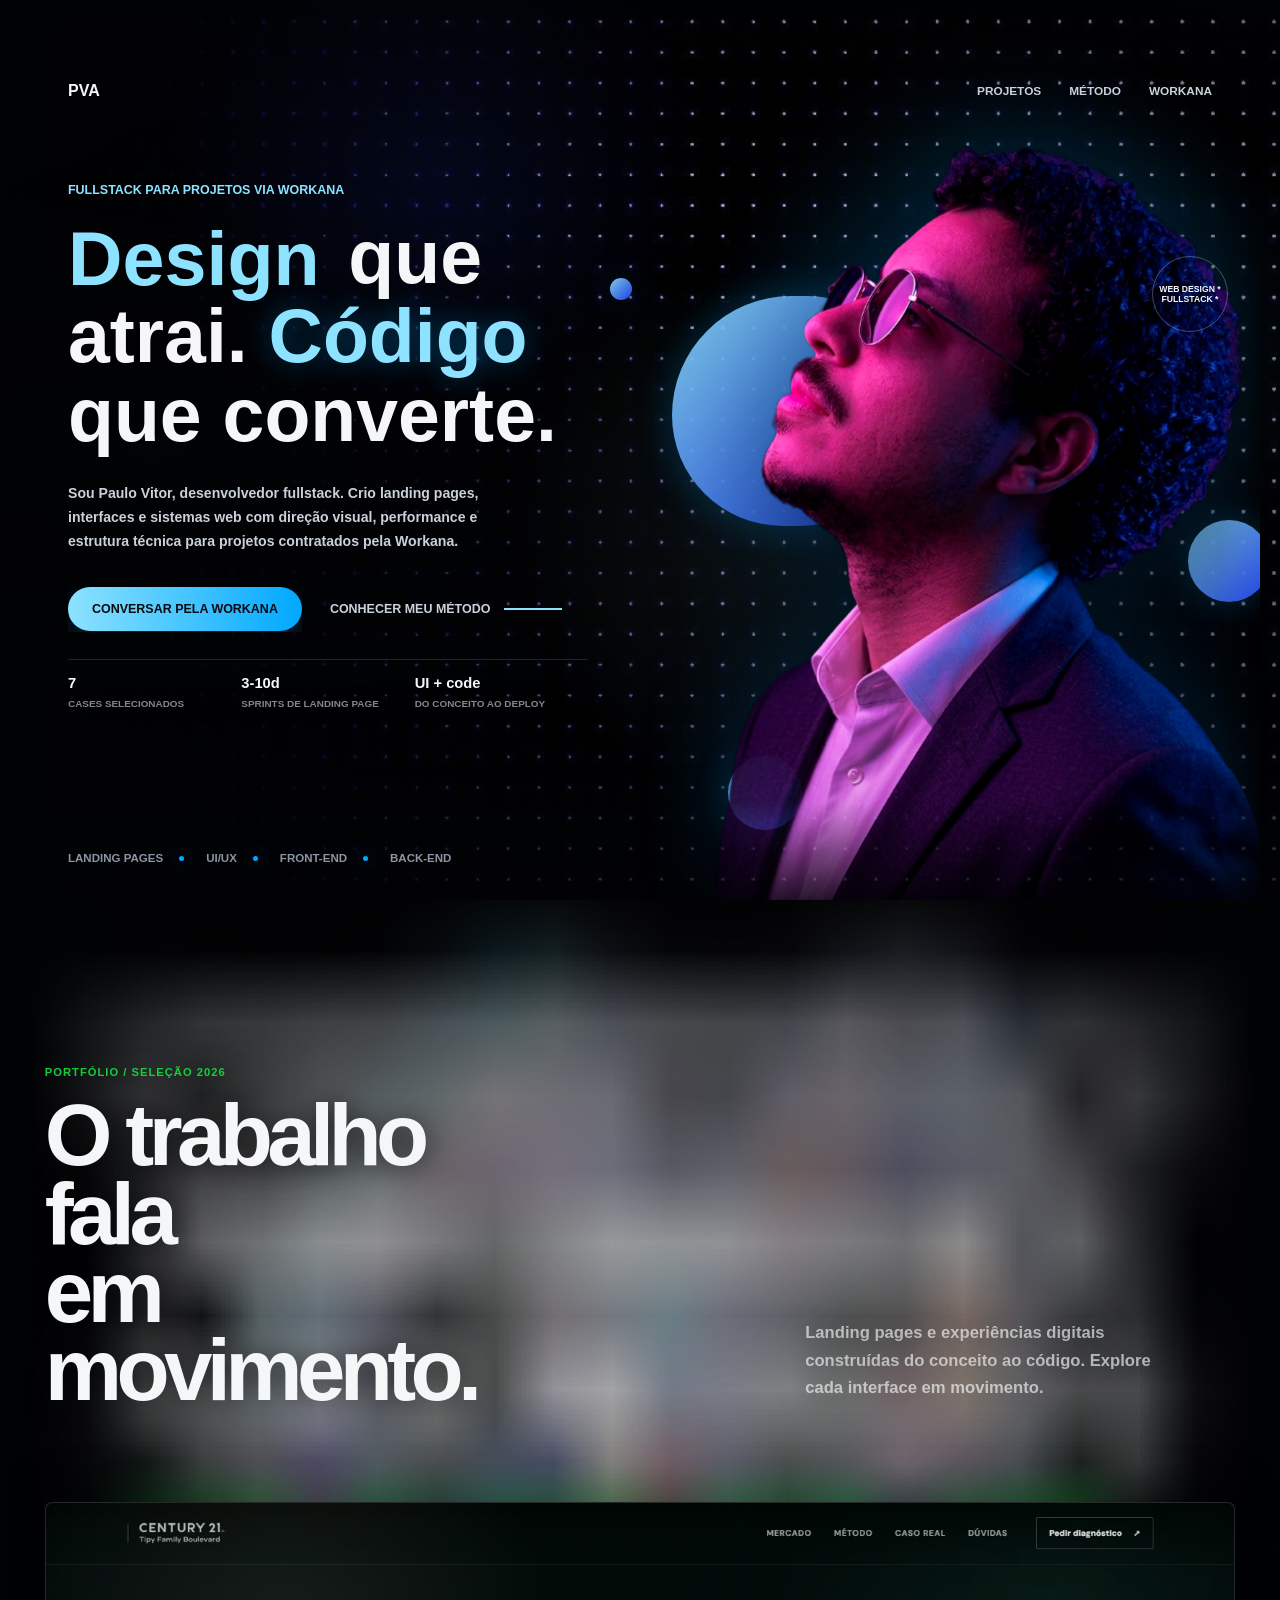
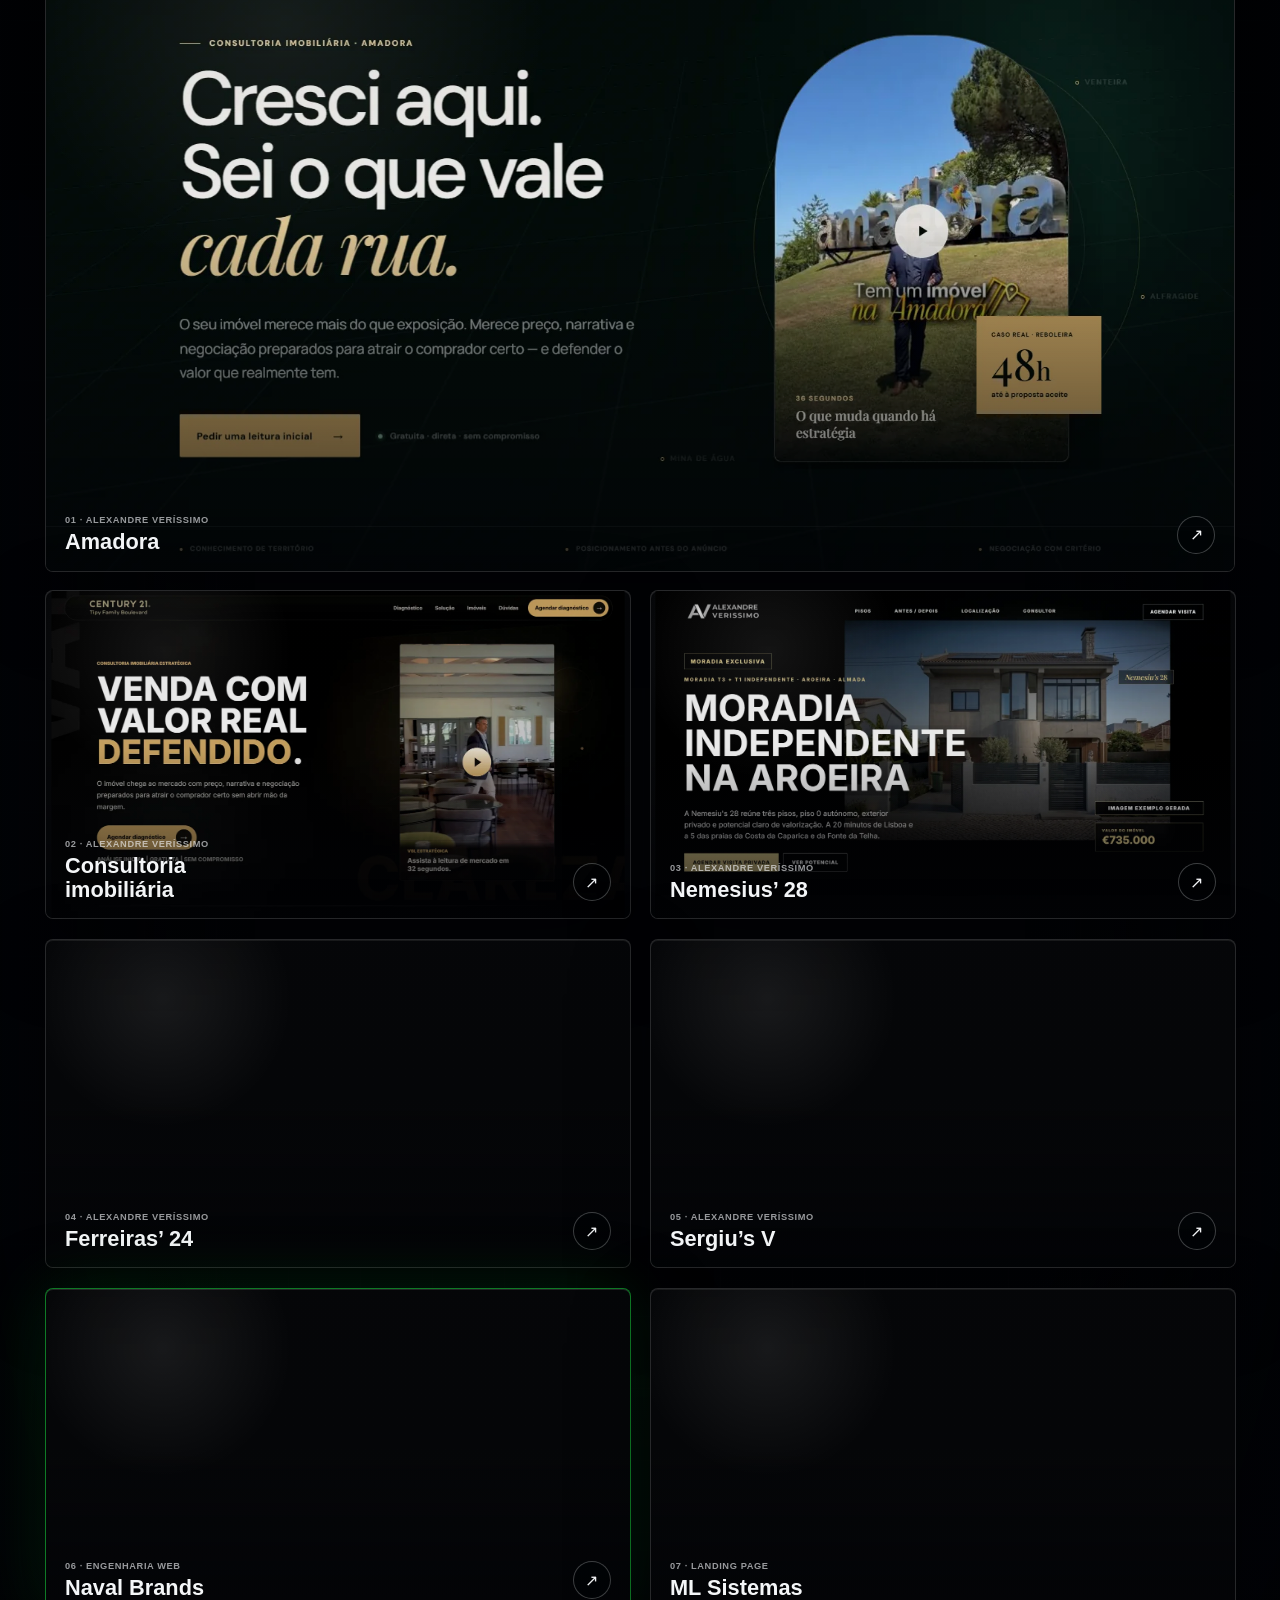
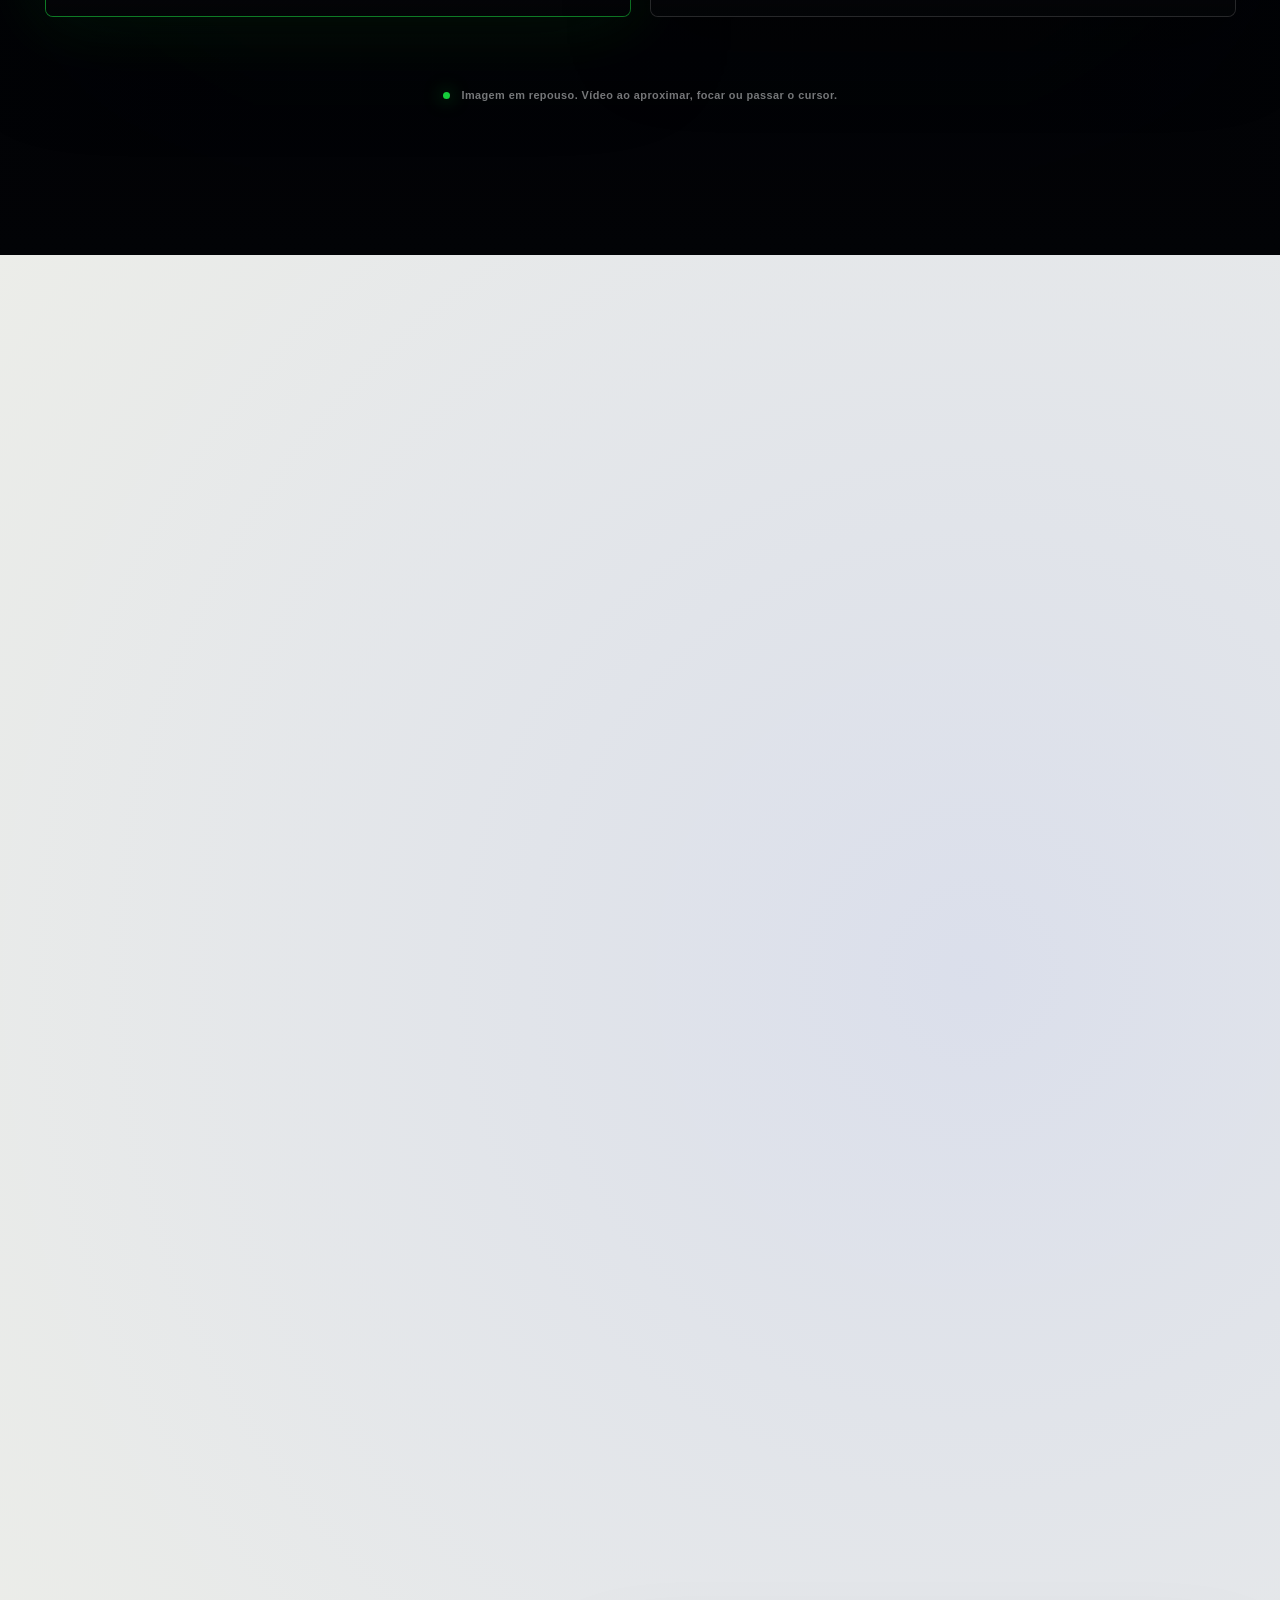
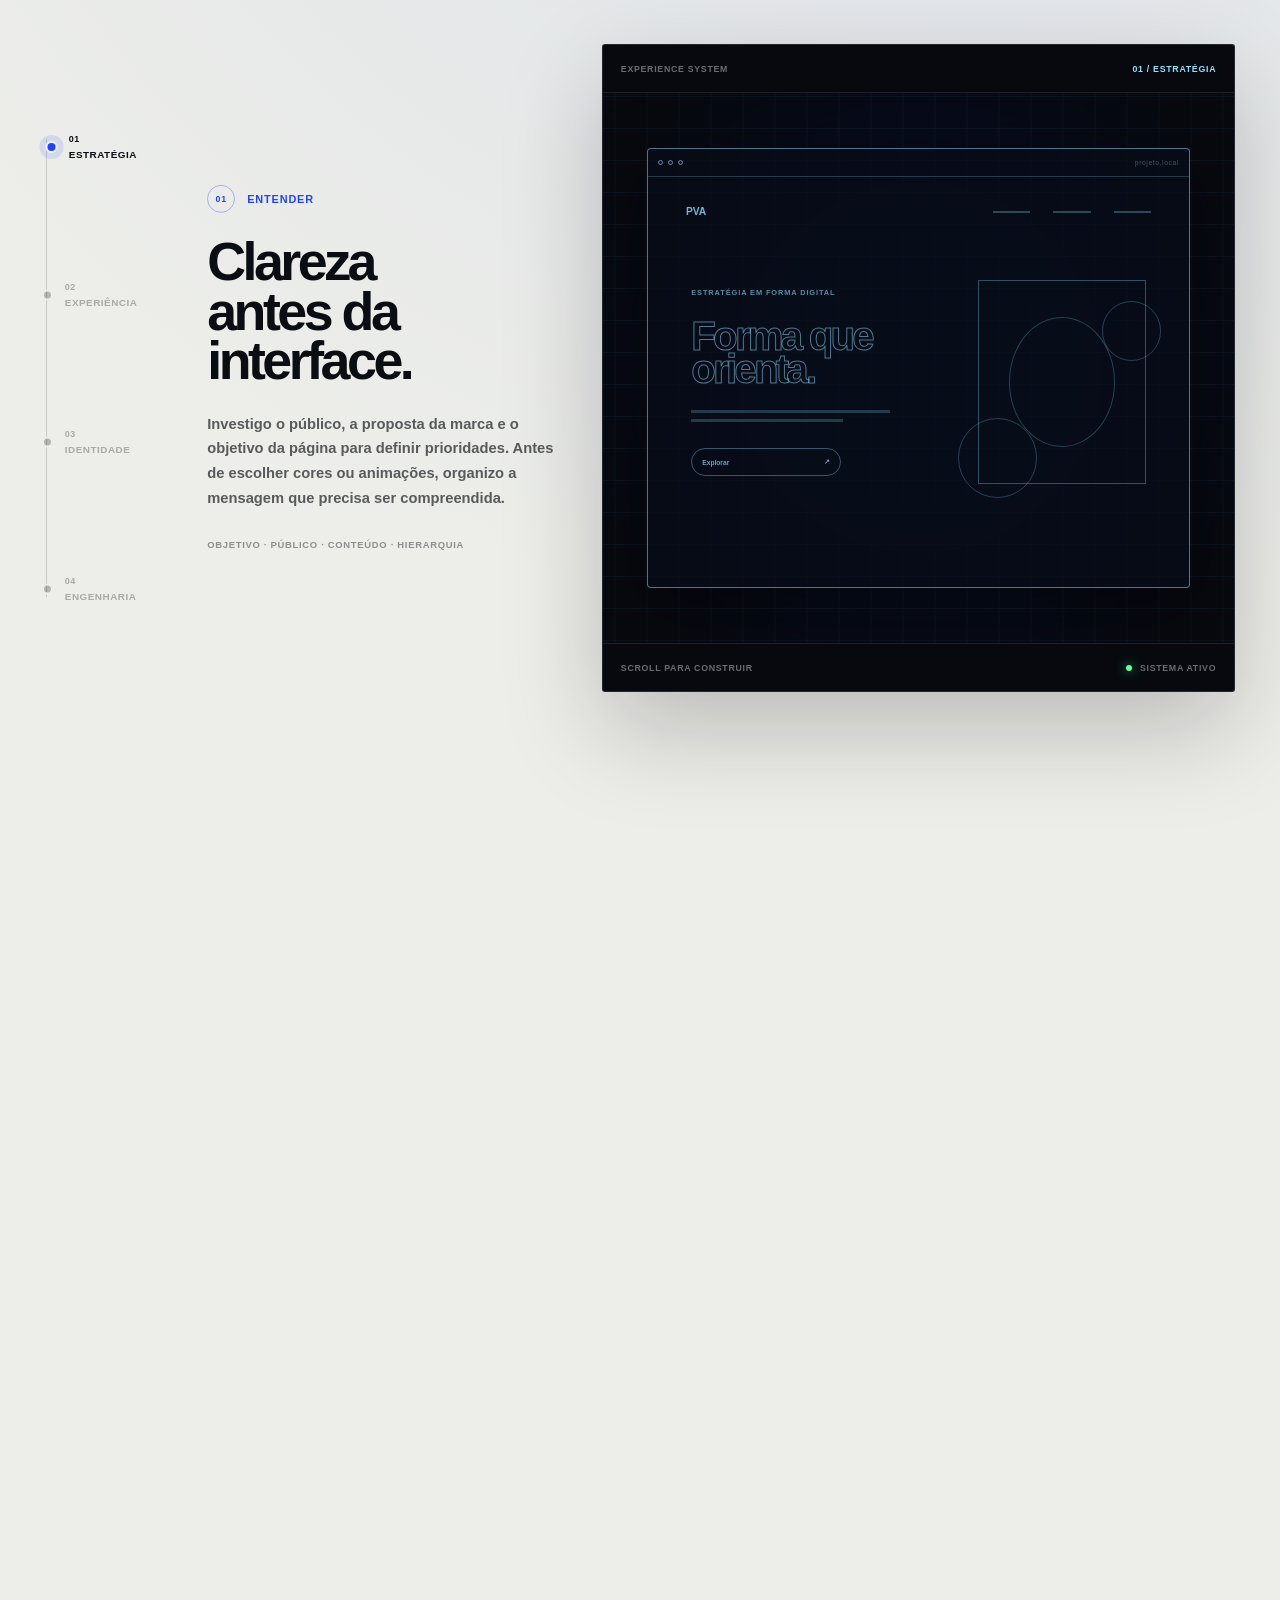
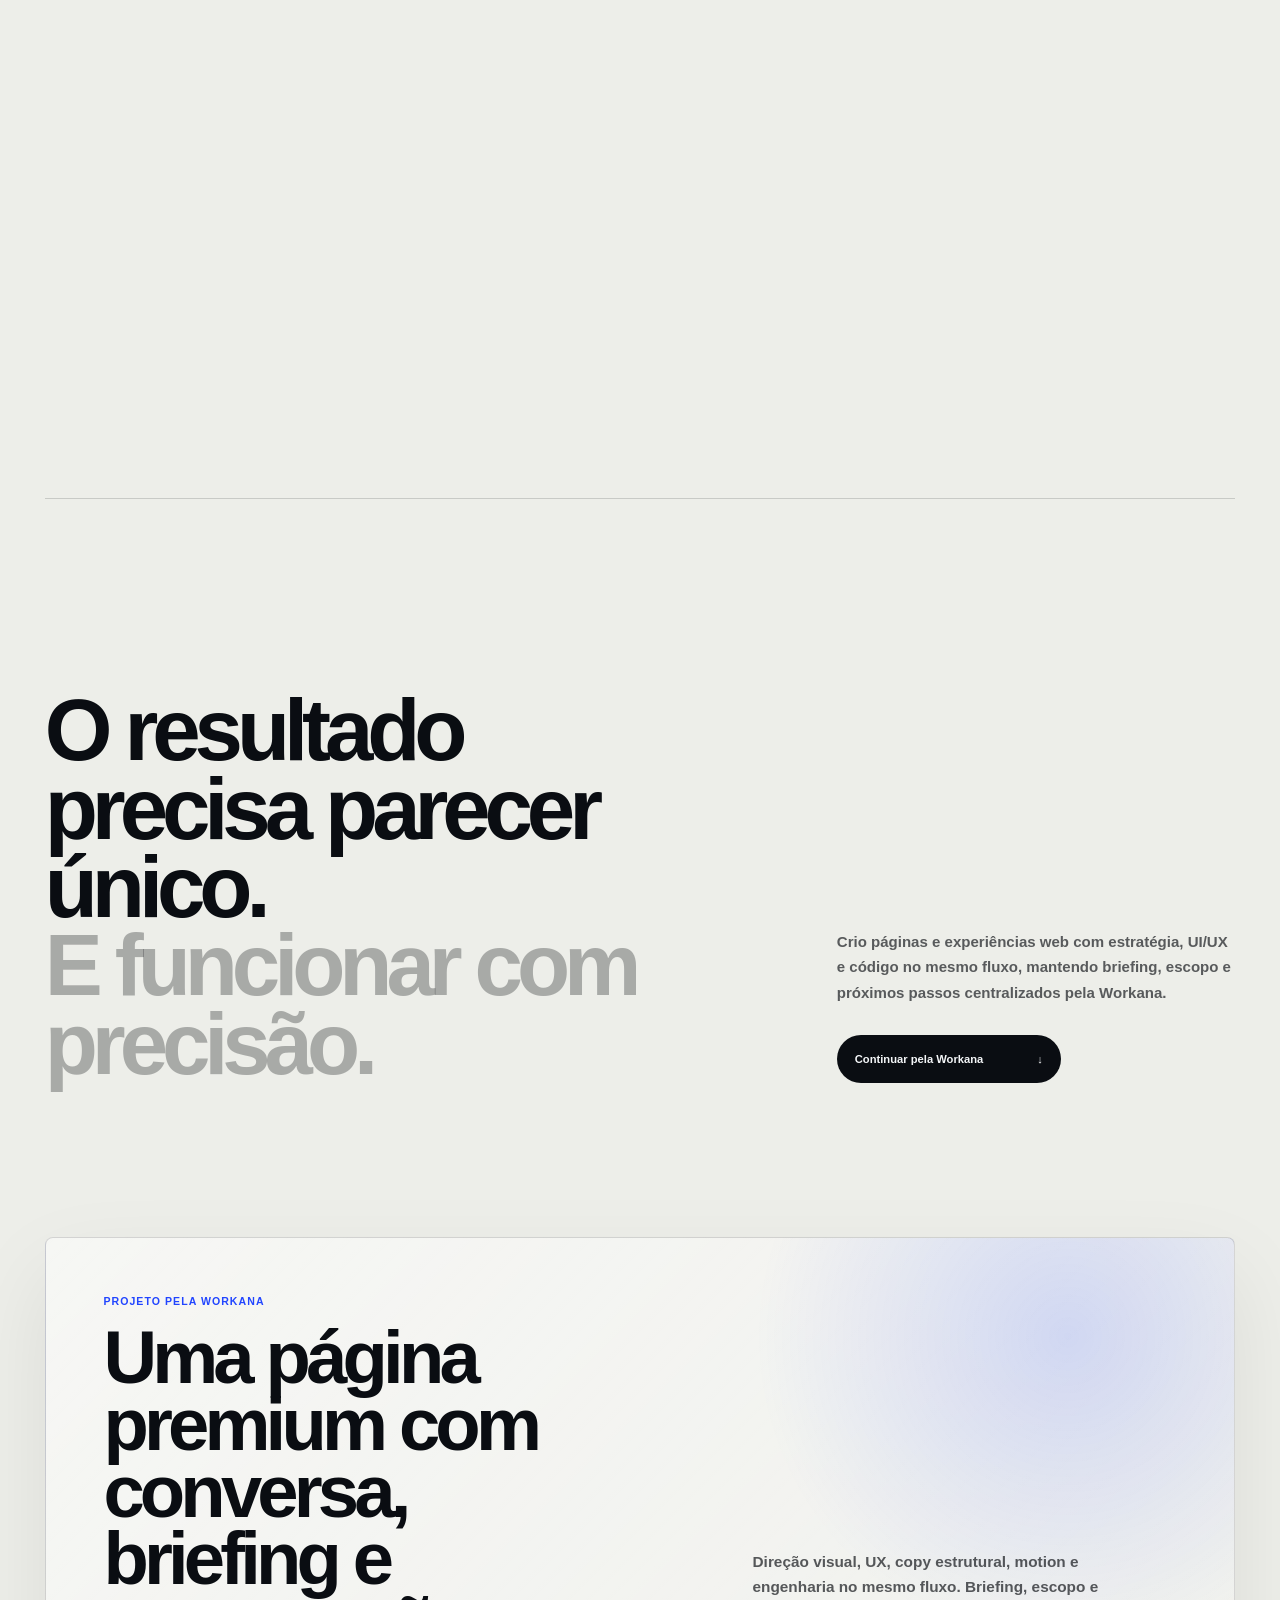
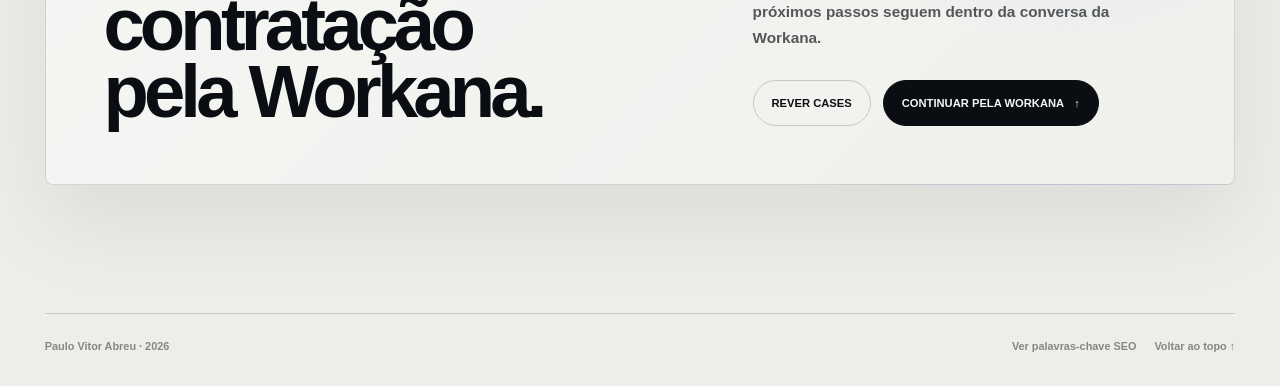
==== workana/index.html @ b6e108e2 "Add Workana landing page variant" ====
<!doctype html>
<html lang="pt-BR">
  <head>
    <meta charset="UTF-8" />
    <meta name="viewport" content="width=device-width, initial-scale=1.0" />
    <meta
      name="description"
      content="Portfólio de landing pages e desenvolvimento fullstack para contratação pela Workana, com conversa e próximos passos centralizados na plataforma."
    />
    <meta name="author" content="Paulo Vitor Abreu" />
    <meta name="robots" content="noindex, nofollow, max-image-preview:large" />
    <meta name="theme-color" content="#020306" />
    <meta property="og:title" content="Paulo Vitor Abreu | Landing pages para Workana" />
    <meta
      property="og:description"
      content="Versão de portfólio para propostas na Workana, com cases, método e contratação centralizada pela plataforma."
    />
    <meta property="og:locale" content="pt_BR" />
    <meta property="og:type" content="website" />
    <meta name="twitter:card" content="summary_large_image" />
    <title>Paulo Vitor Abreu | Workana</title>
    <link rel="icon" href="../favicon.svg" type="image/svg+xml" />
    <link rel="preload" href="../assets/dot-grid-landscape.png" as="image" />
    <link
      rel="preload"
      href="../assets/paulo-profile-hero-cutout.png"
      as="image"
      fetchpriority="high"
    />
    <script type="application/ld+json">
      {
        "@context": "https://schema.org",
        "@type": "Service",
        "name": "Landing pages premium e desenvolvimento fullstack",
        "serviceType": "Landing pages, UI/UX, SEO técnico e engenharia web",
        "areaServed": {
          "@type": "Country",
          "name": "Brasil"
        },
        "provider": {
          "@type": "Person",
          "name": "Paulo Vitor Abreu",
          "jobTitle": "Desenvolvedor Fullstack"
        },
        "url": "https://pauloabreu.com/workana/"
      }
    </script>
    <link rel="stylesheet" href="../styles.css" />
  </head>
  <body>
    <main class="page">
      <section class="hero" id="top" aria-label="Apresentação de Paulo Vitor">
        <div class="hero__stage">
          <header class="hero__header" aria-label="Identidade">
            <a class="brand" href="#top" aria-label="Paulo Vitor Abreu">PVA</a>
            <nav class="hero__nav" aria-label="Navegação principal">
              <a href="#work">Projetos</a>
              <a href="#about">Método</a>
              <a
                href="#workana-contato"
              >
                Workana
              </a>
            </nav>
          </header>

          <div class="hero__content">
            <div class="hero__headline">
              <p class="hero__eyebrow">Fullstack para projetos via Workana</p>
              <h1 class="hero__title" aria-label="Design que atrai. Código que converte.">
                <span class="hero__title-line">
                  <span class="hero__handwrite hero__handwrite--design" aria-hidden="true">
                    <svg viewBox="0 0 330 120" focusable="false">
                      <g class="hero__handwrite-sketch">
                        <text class="hero__sketch-letter hero__sketch-letter--d" x="0" y="88">D</text>
                        <text class="hero__sketch-letter hero__sketch-letter--e" x="72" y="88">e</text>
                        <text class="hero__sketch-letter hero__sketch-letter--s" x="126" y="88">s</text>
                        <text class="hero__sketch-letter hero__sketch-letter--i" x="176" y="88">i</text>
                        <text class="hero__sketch-letter hero__sketch-letter--g" x="204" y="88">g</text>
                        <text class="hero__sketch-letter hero__sketch-letter--n" x="264" y="88">n</text>
                      </g>
                      <text class="hero__handwrite-text" x="0" y="88">Design</text>
                    </svg>
                  </span>
                  <span class="hero__title-rest hero__title-rest--que">que</span>
                </span>
                <span class="hero__title-line">
                  <span class="hero__title-rest hero__title-rest--atrai">atrai.</span>
                  <span
                    class="hero__scramble-word hero__scramble-word--code"
                    data-scramble-word
                    data-target="C&oacute;digo"
                    aria-label="Código"
                  >
                    <span class="hero__scramble-char">C</span>
                    <span class="hero__scramble-char">&oacute;</span>
                    <span class="hero__scramble-char">d</span>
                    <span class="hero__scramble-char">i</span>
                    <span class="hero__scramble-char">g</span>
                    <span class="hero__scramble-char">o</span>
                  </span>
                </span>
                <span class="hero__title-line">
                  <span class="hero__title-rest hero__title-rest--converte">que converte.</span>
                </span>
              </h1>
            </div>

            <div class="hero__lead-group">
              <p class="hero__lead">
                Sou Paulo Vitor, desenvolvedor fullstack. Crio landing pages, interfaces e sistemas web com direção visual, performance e estrutura técnica para projetos contratados pela Workana.
              </p>
            </div>

            <div class="hero__actions" aria-label="Ações principais">
              <a
                class="hero__button"
                href="#workana-contato"
                aria-label="Continuar conversa pela Workana"
              >
                Conversar pela Workana
              </a>
              <a class="hero__link" href="#about">Conhecer meu método</a>
            </div>

            <dl class="hero__proof" aria-label="Provas rápidas">
              <div>
                <dt>7</dt>
                <dd>cases selecionados</dd>
              </div>
              <div>
                <dt>3-10d</dt>
                <dd>sprints de landing page</dd>
              </div>
              <div>
                <dt>UI + code</dt>
                <dd>do conceito ao deploy</dd>
              </div>
            </dl>
          </div>

          <div class="hero__visual" aria-hidden="true">
            <span class="hero__orb hero__orb--main"></span>
            <span class="hero__orb hero__orb--top"></span>
            <span class="hero__orb hero__orb--right"></span>
            <span class="hero__orb hero__orb--bottom"></span>
            <span class="hero__stamp">Web Design * Fullstack *</span>
            <figure class="hero__portrait">
              <img
                src="../assets/paulo-profile-hero-cutout.png"
                width="896"
                height="1190"
                alt=""
                fetchpriority="high"
                decoding="async"
              />
            </figure>
          </div>

          <ul class="hero__services" aria-label="Servicos">
            <li>Landing pages</li>
            <li>UI/UX</li>
            <li>Front-end</li>
            <li>Back-end</li>
          </ul>
        </div>
      </section>

      <section
        id="work"
        class="project-reveal portfolio"
        data-project-reveal
        data-portfolio
        aria-labelledby="portfolio-title"
      >
        <div class="portfolio__ambient" aria-hidden="true">
          <div class="portfolio__ambient-sticky">
            <canvas
              class="portfolio__ambient-canvas"
              data-ambient-canvas
              width="32"
              height="18"
            ></canvas>
            <span class="portfolio__ambient-glow"></span>
          </div>
        </div>

        <div class="portfolio__shell" id="portfolio" data-project-grid-reveal>
          <header class="portfolio__intro">
            <div>
              <p class="portfolio__eyebrow">Portfólio / Seleção 2026</p>
              <h2 id="portfolio-title">O trabalho fala<br />em movimento.</h2>
            </div>
            <p class="portfolio__lead">
              Landing pages e experiências digitais construídas do conceito ao código.
              Explore cada interface em movimento.
            </p>
          </header>

          <div class="portfolio__grid">
            <article
              class="portfolio-card portfolio-card--amadora portfolio-card--feature"
              data-project-card
              data-project-id="amadora"
              data-ambient-primary="217, 177, 100"
              data-ambient-secondary="7, 54, 43"
            >
              <a
                class="portfolio-card__link"
                href="#work"
                aria-label="Abrir preview interno da landing page Amadora"
              >
                <span class="portfolio-card__media">
                  <img
                    class="portfolio-card__poster"
                    src="../assets/previews/amadora.webp"
                    width="1600"
                    height="900"
                    loading="lazy"
                    decoding="async"
                    alt="Hero da landing page Amadora"
                  />
                  <video class="portfolio-card__video" muted loop playsinline preload="none" data-project-video aria-hidden="true">
                    <source data-src="../assets/previews/amadora.mp4" type="video/mp4" />
                  </video>
                  <span class="portfolio-card__shade" aria-hidden="true"></span>
                  <span class="portfolio-card__motion" aria-hidden="true">
                    <span class="portfolio-card__play"></span>
                    Em movimento
                  </span>
                </span>
                <span class="portfolio-card__meta">
                  <span><small>01 · Alexandre Veríssimo</small><strong>Amadora</strong></span>
                  <span class="portfolio-card__arrow" aria-hidden="true">↗</span>
                </span>
              </a>
            </article>

            <article
              class="portfolio-card portfolio-card--alexandre"
              data-project-card
              data-project-id="alexandre"
              data-ambient-primary="226, 184, 101"
              data-ambient-secondary="52, 35, 16"
            >
              <a
                class="portfolio-card__link"
                href="#work"
                aria-label="Abrir preview interno da landing page principal de Alexandre Veríssimo"
              >
                <span class="portfolio-card__media">
                  <img class="portfolio-card__poster" src="../assets/previews/alexandre.webp" width="1400" height="794" loading="lazy" decoding="async" alt="Hero da landing page de Alexandre Veríssimo" />
                  <video class="portfolio-card__video" muted loop playsinline preload="none" data-project-video aria-hidden="true"><source data-src="../assets/previews/alexandre.mp4" type="video/mp4" /></video>
                  <span class="portfolio-card__shade" aria-hidden="true"></span>
                  <span class="portfolio-card__motion" aria-hidden="true"><span class="portfolio-card__play"></span>Em movimento</span>
                </span>
                <span class="portfolio-card__meta"><span><small>02 · Alexandre Veríssimo</small><strong>Consultoria imobiliária</strong></span><span class="portfolio-card__arrow" aria-hidden="true">↗</span></span>
              </a>
            </article>

            <article
              class="portfolio-card portfolio-card--nemesius"
              data-project-card
              data-project-id="nemesius"
              data-ambient-primary="204, 184, 112"
              data-ambient-secondary="45, 57, 70"
            >
              <a class="portfolio-card__link" href="#work" aria-label="Abrir preview interno da landing page Nemesius 28">
                <span class="portfolio-card__media">
                  <img class="portfolio-card__poster" src="../assets/previews/nemesius.webp" width="1400" height="794" loading="lazy" decoding="async" alt="Hero da landing page Nemesius 28" />
                  <video class="portfolio-card__video" muted loop playsinline preload="none" data-project-video aria-hidden="true"><source data-src="../assets/previews/nemesius.mp4" type="video/mp4" /></video>
                  <span class="portfolio-card__shade" aria-hidden="true"></span>
                  <span class="portfolio-card__motion" aria-hidden="true"><span class="portfolio-card__play"></span>Em movimento</span>
                </span>
                <span class="portfolio-card__meta"><span><small>03 · Alexandre Veríssimo</small><strong>Nemesius’ 28</strong></span><span class="portfolio-card__arrow" aria-hidden="true">↗</span></span>
              </a>
            </article>

            <article
              class="portfolio-card portfolio-card--ferreiras"
              data-project-card
              data-project-id="ferreiras"
              data-ambient-primary="221, 119, 66"
              data-ambient-secondary="23, 113, 138"
            >
              <a class="portfolio-card__link" href="#work" aria-label="Abrir preview interno da landing page Ferreiras 24">
                <span class="portfolio-card__media">
                  <img class="portfolio-card__poster" src="../assets/previews/ferreiras.webp" width="1400" height="794" loading="lazy" decoding="async" alt="Hero da landing page Ferreiras 24" />
                  <video class="portfolio-card__video" muted loop playsinline preload="none" data-project-video aria-hidden="true"><source data-src="../assets/previews/ferreiras.mp4" type="video/mp4" /></video>
                  <span class="portfolio-card__shade" aria-hidden="true"></span>
                  <span class="portfolio-card__motion" aria-hidden="true"><span class="portfolio-card__play"></span>Em movimento</span>
                </span>
                <span class="portfolio-card__meta"><span><small>04 · Alexandre Veríssimo</small><strong>Ferreiras’ 24</strong></span><span class="portfolio-card__arrow" aria-hidden="true">↗</span></span>
              </a>
            </article>

            <article
              class="portfolio-card portfolio-card--sergius"
              data-project-card
              data-project-id="sergius"
              data-ambient-primary="128, 187, 174"
              data-ambient-secondary="20, 48, 51"
            >
              <a class="portfolio-card__link" href="#work" aria-label="Abrir preview interno da landing page Sergius V">
                <span class="portfolio-card__media">
                  <img class="portfolio-card__poster" src="../assets/previews/sergius.webp" width="1400" height="794" loading="lazy" decoding="async" alt="Hero da landing page Sergius V" />
                  <video class="portfolio-card__video" muted loop playsinline preload="none" data-project-video aria-hidden="true"><source data-src="../assets/previews/sergius.mp4" type="video/mp4" /></video>
                  <span class="portfolio-card__shade" aria-hidden="true"></span>
                  <span class="portfolio-card__motion" aria-hidden="true"><span class="portfolio-card__play"></span>Em movimento</span>
                </span>
                <span class="portfolio-card__meta"><span><small>05 · Alexandre Veríssimo</small><strong>Sergiu’s V</strong></span><span class="portfolio-card__arrow" aria-hidden="true">↗</span></span>
              </a>
            </article>

            <article
              class="portfolio-card portfolio-card--naval portfolio-card--wide"
              data-project-card
              data-project-id="navalbrands"
              data-ambient-primary="21, 205, 59"
              data-ambient-secondary="74, 74, 246"
            >
              <a class="portfolio-card__link" href="#work" aria-label="Abrir preview interno do site da Naval Brands">
                <span class="portfolio-card__media">
                  <img class="portfolio-card__poster" src="../assets/previews/navalbrands.webp" width="1400" height="794" loading="lazy" decoding="async" alt="Hero do site da Naval Brands" />
                  <video class="portfolio-card__video" muted loop playsinline preload="none" data-project-video aria-hidden="true"><source data-src="../assets/previews/navalbrands.mp4" type="video/mp4" /></video>
                  <span class="portfolio-card__shade" aria-hidden="true"></span>
                  <span class="portfolio-card__motion" aria-hidden="true"><span class="portfolio-card__play"></span>Em movimento</span>
                </span>
                <span class="portfolio-card__meta"><span><small>06 · Engenharia web</small><strong>Naval Brands</strong></span><span class="portfolio-card__arrow" aria-hidden="true">↗</span></span>
              </a>
            </article>

            <article
              class="portfolio-card portfolio-card--ml"
              data-project-card
              data-project-id="ml"
              data-ambient-primary="229, 0, 113"
              data-ambient-secondary="54, 204, 207"
              tabindex="0"
              aria-label="Preview do projeto ML Sistemas de Impressão"
            >
              <div class="portfolio-card__link" role="button" aria-label="Abrir detalhes do projeto ML Sistemas">
                <span class="portfolio-card__media">
                  <img class="portfolio-card__poster" src="../assets/previews/ml.webp" width="1400" height="794" loading="lazy" decoding="async" alt="Hero do site ML Sistemas de Impressão" />
                  <video class="portfolio-card__video" muted loop playsinline preload="none" data-project-video aria-hidden="true"><source data-src="../assets/previews/ml.mp4" type="video/mp4" /></video>
                  <span class="portfolio-card__shade" aria-hidden="true"></span>
                  <span class="portfolio-card__motion" aria-hidden="true"><span class="portfolio-card__play"></span>Em movimento</span>
                </span>
                <span class="portfolio-card__meta"><span><small>07 · Landing page</small><strong>ML Sistemas</strong></span></span>
              </div>
            </article>
          </div>

          <p class="portfolio__hint">
            <span aria-hidden="true"></span>
            Imagem em repouso. Vídeo ao aproximar, focar ou passar o cursor.
          </p>
          <section
            class="portfolio-detail"
            data-project-detail
            aria-live="polite"
            aria-labelledby="project-detail-title"
            tabindex="-1"
            hidden
          >
            <div class="portfolio-detail__media-panel">
              <div class="portfolio-detail__screen">
                <video
                  class="portfolio-detail__video"
                  data-project-detail-video
                  muted
                  loop
                  playsinline
                  controls
                ></video>
                <span class="portfolio-detail__scanline" aria-hidden="true"></span>
                <div class="portfolio-detail__caption">
                  <span data-project-detail-number>01</span>
                  <p>Vídeo expandido do projeto</p>
                </div>
              </div>
            </div>

            <div class="portfolio-detail__content">
              <button class="portfolio-detail__close" type="button" data-project-detail-close>
                Fechar
              </button>
              <p class="portfolio-detail__eyebrow" data-project-detail-eyebrow>Case aberto</p>
              <h3 class="portfolio-detail__title" id="project-detail-title" data-project-detail-title>
                Projeto
              </h3>
              <p class="portfolio-detail__summary" data-project-detail-summary></p>

              <div class="portfolio-detail__meta-grid">
                <div>
                  <span>Preparo</span>
                  <strong data-project-detail-time></strong>
                </div>
                <div>
                  <span>Base analisada</span>
                  <strong data-project-detail-source></strong>
                </div>
              </div>

              <div class="portfolio-detail__thinking">
                <h4>O que foi feito e pensado</h4>
                <ul data-project-detail-thinking></ul>
              </div>

              <div class="portfolio-detail__tags" aria-label="Competências aplicadas" data-project-detail-tags></div>

              <a
                class="portfolio-detail__visit"
                data-project-detail-visit
                href="#work"
              >
                Visitar página
                <span aria-hidden="true">↗</span>
              </a>
            </div>
          </section>
        </div>
      </section>

      <section
        class="method"
        id="about"
        data-method
        data-method-active="0"
        aria-labelledby="method-title"
      >
        <header class="method__intro">
          <p class="method__eyebrow">Como eu construo / 04 camadas</p>
          <h2
            id="method-title"
            aria-label="Uma página única não nasce de um efeito. Nasce de decisões bem tomadas."
          >
            <span class="method__title-primary" data-method-title-primary>
              Uma página única não nasce de um efeito.
            </span>
            <span class="method__title-secondary" data-method-title-secondary>
              Nasce de decisões bem tomadas.
            </span>
          </h2>
          <p class="method__lead">
            Uno estratégia, UI/UX e desenvolvimento para criar páginas bonitas,
            intuitivas e tecnicamente sólidas. Cada escolha precisa orientar o
            usuário, fortalecer a marca e contribuir para o objetivo do projeto.
          </p>
        </header>

        <div class="method__experience" data-method-experience>
          <div class="method__sticky">
            <nav class="method__rail" aria-label="Etapas do processo">
              <span class="method__rail-line" aria-hidden="true">
                <span data-method-progress></span>
              </span>
              <button type="button" data-method-jump="0" aria-current="step">
                <span>01</span> Estratégia
              </button>
              <button type="button" data-method-jump="1">
                <span>02</span> Experiência
              </button>
              <button type="button" data-method-jump="2">
                <span>03</span> Identidade
              </button>
              <button type="button" data-method-jump="3">
                <span>04</span> Engenharia
              </button>
            </nav>

            <div class="method__copy">
              <article class="method__step is-active" data-method-step="0">
                <p class="method__step-index"><span>01</span> Entender</p>
                <h3>Clareza antes da interface.</h3>
                <p>
                  Investigo o público, a proposta da marca e o objetivo da página
                  para definir prioridades. Antes de escolher cores ou animações,
                  organizo a mensagem que precisa ser compreendida.
                </p>
                <small>Objetivo · público · conteúdo · hierarquia</small>
              </article>

              <article class="method__step" data-method-step="1">
                <p class="method__step-index"><span>02</span> Orientar</p>
                <h3>Uma experiência que conduz.</h3>
                <p>
                  Transformo conteúdo em hierarquia, fluxos e interações que levam
                  o visitante naturalmente à próxima ação. UX é remover dúvidas e
                  tornar cada escolha simples de entender.
                </p>
                <small>Arquitetura · fluxo · usabilidade · interação</small>
              </article>

              <article class="method__step" data-method-step="2">
                <p class="method__step-index"><span>03</span> Marcar</p>
                <h3>Identidade que não parece pronta.</h3>
                <p>
                  Tipografia, composição, cor e movimento formam um sistema visual
                  coerente com a marca. A animação não decora: ela responde ao
                  usuário, reforça a narrativa e torna a experiência memorável.
                </p>
                <small>Direção visual · UI · motion · design system</small>
              </article>

              <article class="method__step" data-method-step="3">
                <p class="method__step-index"><span>04</span> Sustentar</p>
                <h3>Engenharia que faz tudo durar.</h3>
                <p>
                  Desenvolvo interfaces responsivas e acessíveis, com HTML
                  semântico, SEO técnico e carregamento eficiente pensados desde o
                  início — não como correções feitas depois do design.
                </p>
                <small>Responsividade · acessibilidade · SEO · performance</small>
              </article>
            </div>

            <div class="method__visual" data-method-visual aria-hidden="true">
              <div class="method__visual-head">
                <span>Experience system</span>
                <span data-method-status>01 / Estratégia</span>
              </div>

              <div class="method__viewport">
                <span class="method__grid"></span>
                <span class="method__glow"></span>

                <div class="method__browser">
                  <div class="method__browser-bar">
                    <span></span><span></span><span></span>
                    <small>projeto.local</small>
                  </div>
                  <div class="method__screen">
                    <div class="method__screen-nav">
                      <b>PVA</b><i></i><i></i><i></i>
                    </div>
                    <div class="method__screen-copy">
                      <span>ESTRATÉGIA EM FORMA DIGITAL</span>
                      <strong>Forma que<br />orienta.</strong>
                      <p></p><p></p>
                      <button type="button" tabindex="-1">Explorar <b>↗</b></button>
                    </div>
                    <div class="method__screen-art">
                      <span></span><i></i><b></b>
                    </div>
                    <svg class="method__route" viewBox="0 0 680 400" preserveAspectRatio="none">
                      <path d="M106 102 C188 42 258 170 342 125 S490 108 548 222 S440 326 592 344" />
                    </svg>
                    <span class="method__route-point method__route-point--one">1</span>
                    <span class="method__route-point method__route-point--two">2</span>
                    <span class="method__route-point method__route-point--three">3</span>
                  </div>
                </div>

                <div class="method__phone">
                  <span></span>
                  <div><b>PVA</b><strong>Forma que<br />orienta.</strong><i></i></div>
                </div>

                <div class="method__code">
                  <span>&lt;main aria-label="Projeto"&gt;</span>
                  <span>&nbsp;&nbsp;&lt;h1&gt;Forma que orienta.&lt;/h1&gt;</span>
                  <span>&nbsp;&nbsp;&lt;a href="#projeto"&gt;Explorar&lt;/a&gt;</span>
                  <span>&lt;/main&gt;</span>
                </div>

                <div class="method__checks">
                  <span>HTML semântico</span>
                  <span>Layout responsivo</span>
                  <span>Metadados</span>
                  <span>Assets otimizados</span>
                </div>
              </div>

              <div class="method__visual-foot">
                <span>Scroll para construir</span>
                <span><i></i> Sistema ativo</span>
              </div>
            </div>
          </div>
        </div>

        <div class="method__closing">
          <p>O resultado precisa parecer único.<br /><span>E funcionar com precisão.</span></p>
          <div>
            <p>
              Crio páginas e experiências web com estratégia, UI/UX e código no mesmo fluxo, mantendo briefing, escopo e próximos passos centralizados pela Workana.
            </p>
            <a href="#workana-contato">Continuar pela Workana <span aria-hidden="true">↓</span></a>
          </div>
        </div>

        <section class="method__cta" id="workana-contato" aria-labelledby="final-cta-title">
          <div>
            <p>Projeto pela Workana</p>
            <h2 id="final-cta-title">Uma página premium com conversa, briefing e contratação pela Workana.</h2>
          </div>
          <div>
            <p>
              Direção visual, UX, copy estrutural, motion e engenharia no mesmo fluxo. Briefing, escopo e próximos passos seguem dentro da conversa da Workana.
            </p>
            <div class="method__cta-actions">
              <a href="#work">Rever cases</a>
              <a
                href="#top"
                aria-label="Voltar ao início após ver a versão Workana"
              >
                Continuar pela Workana <span aria-hidden="true">↑</span>
              </a>
            </div>
          </div>
        </section>

        <footer class="method__footer">
          <span>Paulo Vitor Abreu · 2026</span>
          <div class="method__footer-actions">
            <button
              class="method__seo-toggle"
              type="button"
              aria-expanded="false"
              aria-controls="footer-seo-panel"
              data-seo-toggle
            >
              Ver palavras-chave SEO
            </button>
            <a href="#top">Voltar ao topo ↑</a>
          </div>
        </footer>

        <section
          class="method__seo"
          id="footer-seo-panel"
          aria-label="Palavras-chave SEO da oferta"
          hidden
        >
          <p>
            landing, pages, premium, desenvolvimento, fullstack, webdesign, ui, ux, interfaces, responsivas, conversao, leads, vendas, trafego, pago, google, ads, campanhas, performance, velocidade, seo, tecnico, copywriting, branding, automacao, integracao, funil, captacao, otimizacao, acessibilidade, semantica, arquitetura, informacao, estrategia, digital, negocio, autoridade, marca, design, moderno, profissional, comercial, paginas, rapidas, mobile, first, sites, institucionais, portfolios, imobiliarias, servicos, produtos, digitais, lancamentos, anuncios, remarketing, criativos, conversoes, orcamento, clientes, qualificados, formularios, cta, hero, layout, experiencia, usuario, navegacao, escaneabilidade, responsividade, codificacao, frontend, backend, javascript, html, css, deploy, hospedagem, analytics, mensuracao, resultados, crescimento, online, ranqueamento, busca, organica, local, consultoria, diagnostico, wireframe, prototipo, identidade, visual, motion, microinteracoes, otimizada, escalavel, confianca, roi.
          </p>
        </section>
      </section>
    </main>

    <script src="script.js"></script>
  </body>
</html>
---- styles.css ----
:root {
  --page: #020306;
  --ink: #080b10;
  --blue: #2145ff;
  --blue-2: #00a8ff;
  --blue-3: #8de2ff;
  --white: #f4f6f8;
  --soft: #c9d1da;
  --muted: #8a96a4;
  --line: rgba(244, 246, 248, 0.16);
  --ease-out: cubic-bezier(0.16, 1, 0.3, 1);
}

* {
  box-sizing: border-box;
}

html {
  scroll-behavior: smooth;
}

body {
  min-width: 320px;
  margin: 0;
  overflow-x: hidden;
  background: var(--page);
  color: var(--white);
  font-family: "Inter", Arial, sans-serif;
}

a {
  color: inherit;
  text-decoration: none;
}

.page {
  min-height: 100svh;
}

.hero {
  position: relative;
  height: auto;
  min-height: 100svh;
  overflow: clip;
  background:
    radial-gradient(circle at 79% 38%, rgba(0, 168, 255, 0.16), transparent 27%),
    radial-gradient(circle at 34% 20%, rgba(33, 69, 255, 0.1), transparent 24%),
    linear-gradient(90deg, rgba(2, 3, 6, 0.68), rgba(2, 3, 6, 0.18) 56%, rgba(2, 3, 6, 0.42)),
    url("assets/dot-grid-landscape.png") center / cover no-repeat,
    var(--page);
  isolation: isolate;
}

.hero::before,
.hero::after {
  content: "";
  position: absolute;
  inset: 0;
  z-index: 0;
  pointer-events: none;
}

.hero::before {
  opacity: 0;
  background:
    linear-gradient(180deg, rgba(2, 3, 6, 0.34), transparent 24%, rgba(2, 3, 6, 0.5)),
    radial-gradient(ellipse at 12% 50%, rgba(2, 3, 6, 0.92), transparent 42%);
  animation: fade-layer 120ms ease-out forwards;
}

.hero::after {
  opacity: 0;
  background:
    radial-gradient(circle at 61% 58%, rgba(141, 226, 255, 0.08), transparent 30%),
    linear-gradient(0deg, rgba(2, 3, 6, 0.5), transparent 24%);
  animation: fade-layer 120ms ease-out 90ms forwards;
}

.hero__stage {
  position: sticky;
  top: 0;
  z-index: 1;
  display: grid;
  min-height: 100svh;
  height: 100svh;
  width: min(100%, 1240px);
  margin: 0 auto;
  padding: 34px 48px 36px;
  overflow: clip;
  isolation: isolate;
}

.hero__header {
  position: relative;
  z-index: 20;
  display: flex;
  align-items: center;
  justify-content: space-between;
  min-height: 44px;
}

.brand {
  color: var(--white);
  font-size: 1rem;
  font-weight: 900;
  letter-spacing: 0;
  opacity: 0;
  transform: translateY(-10px);
  animation: top-in 140ms var(--ease-out) 80ms forwards;
}

.hero__nav {
  display: flex;
  align-items: center;
  gap: 28px;
  color: var(--soft);
  font-size: 0.74rem;
  font-weight: 800;
  text-transform: uppercase;
}

.hero__nav a {
  opacity: 0;
  transform: translateY(-10px);
  transition: opacity 180ms ease, color 180ms ease;
}

.hero__nav a:first-child {
  animation: top-in 140ms var(--ease-out) 120ms forwards;
}

.hero__nav a:nth-child(2) {
  animation: top-in 140ms var(--ease-out) 170ms forwards;
}

.hero__nav a:nth-child(3) {
  animation: top-in 140ms var(--ease-out) 220ms forwards;
}

.hero__nav a:hover {
  color: var(--blue-3);
  opacity: 1;
}

.hero__content {
  position: relative;
  z-index: 10;
  align-self: center;
  width: min(100%, 560px);
  min-width: 0;
  padding-bottom: 36px;
}

.hero__eyebrow {
  margin: 0 0 18px;
  color: var(--blue-3);
  font-size: 0.78rem;
  font-weight: 900;
  text-transform: uppercase;
  opacity: 0;
  transform: translateX(-16px);
  animation: left-in 170ms var(--ease-out) 260ms forwards;
}

.hero__title {
  max-width: 13ch;
  min-width: 0;
  margin: 0;
  color: var(--white);
  font-size: 4.7rem;
  font-weight: 800;
  line-height: 1.03;
  letter-spacing: 0;
}

.hero__title-line {
  display: block;
  line-height: 1.05;
}

.hero__handwrite {
  position: relative;
  display: inline-block;
  width: 3.45em;
  height: 1.28em;
  margin-bottom: -0.2em;
  vertical-align: -0.18em;
}

.hero__handwrite svg {
  display: block;
  width: 100%;
  height: 100%;
  overflow: visible;
}

.hero__handwrite-sketch {
  font-family: "Inter", Arial, sans-serif;
  font-weight: 800;
  letter-spacing: 0;
}

.hero__sketch-letter {
  fill: none;
  stroke: var(--blue-3);
  stroke-width: 3.4;
  stroke-linecap: round;
  stroke-linejoin: round;
  stroke-dasharray: 340;
  stroke-dashoffset: 340;
  font-size: 96px;
  font-weight: 800;
  opacity: 0;
  filter: drop-shadow(0 0 18px rgba(0, 168, 255, 0.42));
}

.hero__sketch-letter--d {
  animation: sketch-letter 120ms var(--ease-out) 360ms forwards, sketch-out 80ms ease-out 760ms forwards;
}

.hero__sketch-letter--e {
  animation: sketch-letter 90ms var(--ease-out) 430ms forwards, sketch-out 80ms ease-out 760ms forwards;
}

.hero__sketch-letter--s {
  animation: sketch-letter 90ms var(--ease-out) 490ms forwards, sketch-out 80ms ease-out 760ms forwards;
}

.hero__sketch-letter--i {
  animation: sketch-letter 70ms var(--ease-out) 550ms forwards, sketch-out 80ms ease-out 760ms forwards;
}

.hero__sketch-letter--g {
  animation: sketch-letter 90ms var(--ease-out) 600ms forwards, sketch-out 80ms ease-out 760ms forwards;
}

.hero__sketch-letter--n {
  animation: sketch-letter 80ms var(--ease-out) 660ms forwards, sketch-out 80ms ease-out 760ms forwards;
}

.hero__handwrite-text {
  fill: var(--blue-3);
  font-family: "Inter", Arial, sans-serif;
  font-size: 96px;
  font-weight: 800;
  letter-spacing: 0;
  opacity: 0;
  filter: drop-shadow(0 0 28px rgba(0, 168, 255, 0.34));
  transform: scale(0.94);
  transform-box: fill-box;
  transform-origin: 50% 62%;
  animation: typed-pop 170ms var(--ease-out) 760ms forwards;
}

.hero__scramble-word {
  position: relative;
  display: inline-flex;
  align-items: baseline;
  color: var(--blue-3);
  opacity: 0;
  padding-bottom: 0.1em;
  margin-bottom: -0.1em;
  text-shadow: 0 0 28px rgba(0, 168, 255, 0.38);
}

.hero__scramble-word.is-active,
.hero__scramble-word.is-complete {
  opacity: 1;
}

.hero__scramble-char {
  display: inline-block;
  min-width: 0.52em;
  text-align: center;
  will-change: contents, opacity, transform;
}

.hero__scramble-char.is-locked {
  animation: code-lock 90ms var(--ease-out) both;
}

.hero__scramble-char.is-active-char {
  color: var(--white);
  text-shadow: 0 0 26px rgba(255, 255, 255, 0.28);
}

.hero__title-rest {
  opacity: 0;
  display: inline;
}

.hero__title-rest--que {
  animation: text-pop 130ms var(--ease-out) 890ms forwards;
}

.hero__title-rest--atrai {
  animation: text-pop 130ms var(--ease-out) 1000ms forwards;
}

.hero__title-rest--converte {
  animation: text-pop 160ms var(--ease-out) 1510ms forwards;
}

.hero__lead-group {
  width: min(100%, 430px);
  margin: 26px 0 0;
}

.hero__lead {
  width: 100%;
  min-width: 0;
  margin: 0;
  color: var(--soft);
  font-size: 0.88rem;
  font-weight: 600;
  line-height: 1.72;
  opacity: 0;
  animation: fade-clip 180ms var(--ease-out) 1690ms forwards;
}

.hero__actions {
  display: flex;
  flex-wrap: wrap;
  align-items: center;
  gap: 28px;
  margin-top: 34px;
}

.hero__button {
  display: inline-flex;
  min-height: 44px;
  align-items: center;
  justify-content: center;
  border-radius: 999px;
  padding: 0 24px;
  background: linear-gradient(90deg, var(--blue-3), var(--blue-2));
  color: var(--ink);
  font-size: 0.78rem;
  font-weight: 900;
  text-transform: uppercase;
  opacity: 0;
  box-shadow: 0 18px 42px rgba(0, 168, 255, 0.25);
  animation: fade-clip 170ms var(--ease-out) 1840ms forwards;
  transition: transform 180ms ease, box-shadow 180ms ease;
}

.hero__button:hover {
  transform: translateY(-2px);
  box-shadow: 0 22px 52px rgba(0, 168, 255, 0.34);
}

.hero__link {
  display: inline-flex;
  align-items: center;
  gap: 14px;
  color: var(--soft);
  font-size: 0.78rem;
  font-weight: 900;
  text-transform: uppercase;
  opacity: 0;
  animation: fade-clip 170ms var(--ease-out) 1900ms forwards;
  transition: color 180ms ease, transform 180ms ease;
}

.hero__link::after {
  content: "";
  width: 58px;
  height: 2px;
  background: var(--blue-3);
  transform: scaleX(0);
  transform-origin: left center;
  animation: line-draw 130ms var(--ease-out) 1960ms forwards;
  transition: transform 180ms ease, background 180ms ease;
}

.hero__link:hover {
  color: var(--white);
  transform: translateX(4px);
}

.hero__link:hover::after {
  background: var(--white);
  transform: scaleX(1.16);
}

.hero__proof {
  display: grid;
  grid-template-columns: repeat(3, minmax(0, 1fr));
  width: min(100%, 520px);
  margin: 28px 0 0;
  padding: 0;
  border-top: 1px solid rgba(244, 246, 248, 0.14);
  opacity: 0;
  animation: fade-clip 170ms var(--ease-out) 2040ms forwards;
}

.hero__proof div {
  min-width: 0;
  padding: 16px 16px 0 0;
}

.hero__proof dt,
.hero__proof dd {
  margin: 0;
}

.hero__proof dt {
  color: var(--white);
  font-size: 0.92rem;
  font-weight: 900;
  line-height: 1;
}

.hero__proof dd {
  margin-top: 7px;
  color: rgba(201, 209, 218, 0.64);
  font-size: 0.62rem;
  font-weight: 850;
  line-height: 1.28;
  text-transform: uppercase;
}

.hero__visual {
  position: absolute;
  right: -18px;
  bottom: 0;
  z-index: 4;
  width: 680px;
  max-width: 57vw;
  height: 680px;
  pointer-events: none;
  transform:
    perspective(1000px)
    rotateX(var(--hero-tilt-y, 0deg))
    rotateY(var(--hero-tilt-x, 0deg));
  transform-origin: 62% 58%;
  transition: transform 700ms var(--ease-out);
  will-change: transform;
}

.hero__portrait {
  position: absolute;
  right: 0;
  bottom: -18px;
  z-index: 4;
  width: 640px;
  max-width: 100%;
  margin: 0;
  opacity: 0;
  --portrait-offset: 46px;
  -webkit-mask-image: linear-gradient(90deg, transparent 0, #000 6%, #000 91%, transparent 100%);
  mask-image: linear-gradient(90deg, transparent 0, #000 6%, #000 91%, transparent 100%);
  clip-path: inset(0 0 0 100%);
  transform: translateX(var(--portrait-offset));
  animation: portrait-in 300ms var(--ease-out) 1120ms forwards;
}

.hero__portrait::after {
  content: "";
  position: absolute;
  left: 27%;
  top: 22%;
  z-index: 8;
  width: 18%;
  height: 9%;
  border-radius: 999px;
  background: linear-gradient(100deg, transparent, rgba(141, 226, 255, 0.78), transparent);
  filter: blur(8px);
  opacity: 0;
  transform: rotate(-16deg) translateX(-24px);
  animation: lens-glint 190ms ease-out 1400ms forwards;
}

.hero__portrait img {
  display: block;
  width: 100%;
  height: auto;
  -webkit-mask-image: linear-gradient(180deg, #000 0 75%, rgba(0, 0, 0, 0.9) 86%, transparent 100%);
  mask-image: linear-gradient(180deg, #000 0 75%, rgba(0, 0, 0, 0.9) 86%, transparent 100%);
  filter:
    drop-shadow(0 38px 64px rgba(0, 0, 0, 0.58))
    drop-shadow(0 0 42px rgba(0, 168, 255, 0.22))
    saturate(1.05)
    contrast(1.06);
  transform: translate3d(var(--hero-shift-x, 0), var(--hero-shift-y, 0), 0) scale(1.01);
  transition: transform 700ms var(--ease-out);
  will-change: transform;
}

.hero__orb {
  position: absolute;
  z-index: 1;
  display: block;
  border-radius: 999px;
  background: linear-gradient(135deg, var(--blue-3), var(--blue));
  box-shadow: 0 0 42px rgba(0, 168, 255, 0.3);
  opacity: 0;
  transform: scale(0.72);
  filter: blur(8px);
}

.hero__orb--main {
  top: 76px;
  left: 74px;
  width: 230px;
  height: 230px;
  border-radius: 56% 44% 48% 52%;
  animation: orb-in 150ms var(--ease-out) 520ms forwards;
}

.hero__orb--top {
  top: 58px;
  left: 12px;
  width: 22px;
  height: 22px;
  animation: orb-in 140ms var(--ease-out) 430ms forwards;
}

.hero__orb--right {
  right: 8px;
  top: 300px;
  width: 82px;
  height: 82px;
  animation: orb-in 150ms var(--ease-out) 1220ms forwards;
}

.hero__orb--bottom {
  left: 130px;
  bottom: 70px;
  width: 74px;
  height: 74px;
  animation: orb-in 150ms var(--ease-out) 1320ms forwards;
}

.hero__stamp {
  position: absolute;
  top: 36px;
  right: 50px;
  z-index: 6;
  display: grid;
  width: 76px;
  height: 76px;
  place-items: center;
  border: 1px solid rgba(244, 246, 248, 0.28);
  border-radius: 50%;
  color: var(--white);
  font-size: 0.54rem;
  font-weight: 900;
  line-height: 1.2;
  text-align: center;
  text-transform: uppercase;
  opacity: 0;
  transform: scale(0.86);
  animation: stamp-in 150ms var(--ease-out) 1550ms forwards;
}

.hero__services {
  position: relative;
  z-index: 12;
  align-self: end;
  display: flex;
  flex-wrap: wrap;
  gap: 8px 22px;
  max-width: 580px;
  margin: 0;
  padding: 0;
  color: var(--muted);
  font-size: 0.72rem;
  font-weight: 900;
  list-style: none;
  text-transform: uppercase;
}

.hero__services li {
  display: inline-flex;
  align-items: center;
  gap: 16px;
  opacity: 0;
  transform: translateY(8px);
}

.hero__services li:nth-child(1) {
  animation: service-in 110ms var(--ease-out) 2050ms forwards;
}

.hero__services li:nth-child(2) {
  animation: service-in 110ms var(--ease-out) 2120ms forwards;
}

.hero__services li:nth-child(3) {
  animation: service-in 110ms var(--ease-out) 2190ms forwards;
}

.hero__services li:nth-child(4) {
  animation: service-in 110ms var(--ease-out) 2260ms forwards;
}

.hero__services li:not(:last-child)::after {
  content: "";
  width: 5px;
  height: 5px;
  border-radius: 50%;
  background: var(--blue-2);
  box-shadow: 0 0 18px rgba(0, 168, 255, 0.72);
}

.hero.is-intro-complete::before,
.hero.is-intro-complete::after,
.hero.is-intro-complete .brand,
.hero.is-intro-complete .hero__nav a,
.hero.is-intro-complete .hero__eyebrow,
.hero.is-intro-complete .hero__handwrite-text,
.hero.is-intro-complete .hero__scramble-word,
.hero.is-intro-complete .hero__title-rest,
.hero.is-intro-complete .hero__lead,
.hero.is-intro-complete .hero__button,
.hero.is-intro-complete .hero__link,
.hero.is-intro-complete .hero__orb,
.hero.is-intro-complete .hero__stamp,
.hero.is-intro-complete .hero__portrait,
.hero.is-intro-complete .hero__services li {
  opacity: 1;
  clip-path: none;
  filter: none;
}

.hero.is-intro-complete .hero__handwrite-text,
.hero.is-intro-complete .hero__orb,
.hero.is-intro-complete .hero__stamp,
.hero.is-intro-complete .hero__portrait {
  transform: none;
}

.hero.is-intro-complete .hero__sketch-letter {
  opacity: 0;
}

.hero.is-intro-complete .hero__link::after {
  transform: scaleX(1);
}

.hero.is-intro-complete .hero__proof {
  opacity: 1;
  clip-path: none;
}

.portfolio {
  --ambient-primary: 217, 177, 100;
  --ambient-secondary: 7, 54, 43;
  --ambient-frame: 217, 177, 100;
  --ambient-x: 50%;
  --ambient-y: 50%;
  --ambient-strength: 0.45;
  position: relative;
  min-height: 100svh;
  overflow: clip;
  background: #030407;
  isolation: isolate;
}

.portfolio::before,
.portfolio::after {
  content: "";
  position: absolute;
  inset: 0;
  z-index: 1;
  pointer-events: none;
}

.portfolio::before {
  opacity: 0.13;
  background:
    linear-gradient(rgba(244, 246, 248, 0.055) 1px, transparent 1px),
    linear-gradient(90deg, rgba(244, 246, 248, 0.045) 1px, transparent 1px);
  background-size: 72px 72px;
  -webkit-mask-image: linear-gradient(180deg, transparent, #000 8%, #000 92%, transparent);
  mask-image: linear-gradient(180deg, transparent, #000 8%, #000 92%, transparent);
}

.portfolio::after {
  background:
    linear-gradient(90deg, rgba(2, 3, 6, 0.72), transparent 20%, transparent 80%, rgba(2, 3, 6, 0.72)),
    linear-gradient(180deg, rgba(2, 3, 6, 0.46), transparent 22%, transparent 76%, #020306 100%);
}

.portfolio__ambient {
  position: absolute;
  inset: 0;
  z-index: 0;
  pointer-events: none;
}

.portfolio__ambient-sticky {
  position: sticky;
  top: 0;
  height: 100svh;
  overflow: hidden;
  background: #030407;
}

.portfolio__ambient-canvas {
  position: absolute;
  inset: -12%;
  width: 124%;
  height: 124%;
  opacity: 0;
  transform: scale(1.18);
  -webkit-mask-image: radial-gradient(ellipse 82% 76% at center, #000 20%, rgba(0, 0, 0, 0.82) 58%, transparent 100%);
  mask-image: radial-gradient(ellipse 82% 76% at center, #000 20%, rgba(0, 0, 0, 0.82) 58%, transparent 100%);
  transition: opacity 540ms ease;
  will-change: opacity;
}

.portfolio__ambient-canvas.is-active {
  opacity: 0.74;
}

.portfolio__ambient-glow {
  position: absolute;
  inset: -8%;
  background: radial-gradient(
    ellipse 44% 42% at var(--ambient-x) var(--ambient-y),
    rgba(var(--ambient-frame), var(--ambient-strength)),
    rgba(var(--ambient-frame), 0.16) 38%,
    transparent 74%
  );
  filter: blur(24px);
  opacity: 1;
  mix-blend-mode: screen;
  transition: background 180ms linear;
  will-change: background;
}

.portfolio__shell {
  position: relative;
  z-index: 4;
  width: min(100% - clamp(32px, 7vw, 108px), 1280px);
  margin: 0 auto;
  padding: clamp(96px, 13vw, 170px) 0 clamp(96px, 12vw, 156px);
}

.portfolio__intro {
  display: grid;
  grid-template-columns: minmax(0, 1fr) minmax(280px, 430px);
  align-items: end;
  gap: 48px;
  margin-bottom: clamp(52px, 8vw, 92px);
  text-shadow: 0 2px 28px rgba(0, 0, 0, 0.72);
}

.portfolio__eyebrow,
.method__eyebrow {
  margin: 0 0 18px;
  color: rgb(var(--ambient-primary));
  font-size: 0.7rem;
  font-weight: 900;
  letter-spacing: 0.09em;
  text-transform: uppercase;
}

.portfolio__intro h2 {
  max-width: 10ch;
  margin: 0;
  font-size: clamp(3rem, 6.8vw, 6.8rem);
  font-weight: 850;
  line-height: 0.9;
  letter-spacing: -0.065em;
}

.portfolio__lead {
  max-width: 40ch;
  margin: 0 0 8px;
  color: rgba(244, 246, 248, 0.66);
  font-size: clamp(0.9rem, 1.3vw, 1.04rem);
  font-weight: 600;
  line-height: 1.65;
}

.portfolio__grid {
  display: grid;
  grid-template-columns: repeat(12, minmax(0, 1fr));
  grid-auto-flow: row dense;
  gap: clamp(12px, 1.5vw, 22px);
  align-items: stretch;
}

.portfolio-card {
  position: relative;
  min-width: 0;
  scroll-margin-top: 18vh;
  will-change: transform;
}

.portfolio-card.is-expanded-source {
  display: none;
}

.js .portfolio__intro,
.js .portfolio-card,
.js .portfolio__hint {
  opacity: 0;
  transform: translate3d(0, 28px, 0);
}

.portfolio.is-revealing .portfolio__intro,
.portfolio.is-revealing .portfolio-card,
.portfolio.is-revealing .portfolio__hint {
  animation: portfolio-in 580ms var(--ease-out) forwards;
}

.portfolio.is-revealing .portfolio-card {
  animation-delay: 80ms;
}

.portfolio.is-revealing .portfolio__hint {
  animation-delay: 140ms;
}

.portfolio-card--amadora {
  grid-column: 1 / -1;
}

.portfolio-card--alexandre,
.portfolio-card--nemesius,
.portfolio-card--ferreiras,
.portfolio-card--sergius,
.portfolio-card--naval,
.portfolio-card--ml {
  grid-column: span 6;
}

.portfolio-card__link {
  display: block;
  color: inherit;
  outline: 0;
}

.portfolio-card__media {
  position: relative;
  display: block;
  overflow: hidden;
  aspect-ratio: 16 / 9;
  border: 1px solid rgba(244, 246, 248, 0.14);
  border-radius: 8px;
  background: #050608;
  box-shadow:
    0 28px 80px rgba(0, 0, 0, 0.38),
    inset 0 1px 0 rgba(255, 255, 255, 0.08);
  transform: translateZ(0) scale(1);
  transform-origin: center;
  transition:
    transform 520ms var(--ease-out),
    border-color 300ms ease,
    box-shadow 520ms var(--ease-out);
  will-change: transform;
}

.portfolio-card__poster,
.portfolio-card__video {
  position: absolute;
  inset: 0;
  width: 100%;
  height: 100%;
  object-fit: contain;
  pointer-events: none;
}

.portfolio-card__poster {
  z-index: 1;
  display: block;
  filter: saturate(0.98) brightness(0.9) contrast(1.04);
  transform: scale(1.002);
  transition: opacity 420ms ease, filter 520ms ease, transform 900ms var(--ease-out);
}

.portfolio-card__video {
  z-index: 2;
  background: transparent;
  opacity: 0;
  transform: scale(1.01);
  transition: opacity 420ms ease, transform 900ms var(--ease-out);
}

.portfolio-card__shade {
  position: absolute;
  inset: 0;
  z-index: 3;
  background:
    linear-gradient(180deg, rgba(2, 3, 6, 0.04), transparent 48%, rgba(2, 3, 6, 0.74)),
    radial-gradient(circle at 20% 18%, rgba(255, 255, 255, 0.08), transparent 24%);
  pointer-events: none;
  transition: opacity 380ms ease;
}

.portfolio-card__motion {
  position: absolute;
  top: 18px;
  right: 18px;
  z-index: 5;
  display: inline-flex;
  align-items: center;
  gap: 9px;
  padding: 9px 12px;
  border: 1px solid rgba(244, 246, 248, 0.26);
  border-radius: 999px;
  background: rgba(2, 3, 6, 0.56);
  -webkit-backdrop-filter: blur(14px);
  backdrop-filter: blur(14px);
  color: rgba(244, 246, 248, 0.82);
  font-size: 0.58rem;
  font-weight: 850;
  letter-spacing: 0.06em;
  text-transform: uppercase;
  opacity: 0;
  transform: translateY(-8px);
  transition: opacity 260ms ease, transform 420ms var(--ease-out);
}

.portfolio-card__play {
  width: 0;
  height: 0;
  border-top: 4px solid transparent;
  border-bottom: 4px solid transparent;
  border-left: 7px solid currentColor;
}

.portfolio-card__meta {
  position: absolute;
  right: 20px;
  bottom: 18px;
  left: 20px;
  z-index: 5;
  display: flex;
  align-items: end;
  justify-content: space-between;
  gap: 18px;
  pointer-events: none;
}

.portfolio-card__meta > span:first-child {
  display: grid;
  gap: 5px;
}

.portfolio-card__meta small {
  color: rgba(244, 246, 248, 0.62);
  font-size: 0.58rem;
  font-weight: 850;
  letter-spacing: 0.065em;
  text-transform: uppercase;
}

.portfolio-card__meta strong {
  max-width: 18ch;
  font-size: clamp(1rem, 1.7vw, 1.38rem);
  font-weight: 800;
  line-height: 1.08;
}

.portfolio-card__arrow {
  display: grid;
  flex: 0 0 auto;
  width: 38px;
  height: 38px;
  border: 1px solid rgba(244, 246, 248, 0.25);
  border-radius: 50%;
  place-items: center;
  background: rgba(2, 3, 6, 0.4);
  font-size: 1rem;
  transition: color 260ms ease, background 260ms ease, transform 420ms var(--ease-out);
}

.portfolio-card:hover .portfolio-card__media,
.portfolio-card:focus-within .portfolio-card__media,
.portfolio-card:focus-visible .portfolio-card__media,
.portfolio-card.is-active .portfolio-card__media,
.portfolio-card.is-selected .portfolio-card__media {
  border-color: rgba(var(--ambient-primary), 0.58);
  box-shadow:
    0 34px 96px rgba(0, 0, 0, 0.48),
    0 0 72px rgba(var(--ambient-primary), 0.15),
    inset 0 1px 0 rgba(255, 255, 255, 0.12);
}

@media (hover: hover) and (pointer: fine) {
  .portfolio-card:hover .portfolio-card__media,
  .portfolio-card:focus-within .portfolio-card__media {
    transform: translateY(-5px) scale(1.018);
  }
}

.portfolio-card:hover .portfolio-card__motion,
.portfolio-card:focus-within .portfolio-card__motion,
.portfolio-card:focus-visible .portfolio-card__motion,
.portfolio-card.is-playing .portfolio-card__motion {
  opacity: 1;
  transform: translateY(0);
}

.portfolio-card:hover .portfolio-card__poster,
.portfolio-card:focus-within .portfolio-card__poster,
.portfolio-card.is-active .portfolio-card__poster {
  filter: saturate(1.08) brightness(0.84) contrast(1.06);
  transform: scale(1.035);
}

.portfolio-card:hover .portfolio-card__arrow,
.portfolio-card:focus-within .portfolio-card__arrow {
  background: rgb(var(--ambient-primary));
  color: #030407;
  transform: rotate(8deg);
}

.portfolio-card.is-playing .portfolio-card__video {
  opacity: 1;
  transform: scale(1);
}

.portfolio-card.is-playing .portfolio-card__poster {
  opacity: 0;
}

.portfolio-card__link:focus-visible,
.portfolio-card:focus-visible {
  outline: 2px solid var(--blue-3);
  outline-offset: 7px;
  border-radius: 8px;
}

.portfolio__hint {
  display: flex;
  align-items: center;
  justify-content: center;
  gap: 12px;
  margin: clamp(42px, 6vw, 72px) 0 0;
  color: rgba(244, 246, 248, 0.48);
  font-size: 0.68rem;
  font-weight: 750;
  letter-spacing: 0.04em;
}

.portfolio__hint span {
  width: 7px;
  height: 7px;
  border-radius: 50%;
  background: rgb(var(--ambient-primary));
  box-shadow: 0 0 18px rgba(var(--ambient-primary), 0.7);
}

.portfolio-detail {
  --detail-start-x: 0px;
  --detail-start-y: 0px;
  --detail-start-scale-x: 1;
  --detail-start-scale-y: 1;
  --detail-start-height: 340px;
  --detail-open-height: 980px;
  position: relative;
  z-index: 8;
  grid-column: 1 / -1;
  display: grid;
  grid-template-columns: minmax(0, 1.32fr) minmax(360px, 0.68fr);
  gap: clamp(24px, 3.2vw, 52px);
  align-items: start;
  width: 100%;
  max-height: var(--detail-start-height);
  margin: clamp(10px, 1.4vw, 18px) 0 clamp(18px, 2.8vw, 34px);
  padding: clamp(20px, 2.5vw, 34px);
  border: 1px solid rgba(244, 246, 248, 0.13);
  border-radius: 34px;
  overflow: hidden;
  background:
    radial-gradient(circle at 22% 0%, rgba(var(--ambient-primary), 0.22), transparent 34%),
    radial-gradient(circle at 86% 12%, rgba(var(--ambient-secondary), 0.26), transparent 36%),
    rgba(7, 9, 14, 0.82);
  box-shadow:
    0 34px 140px rgba(0, 0, 0, 0.54),
    inset 0 1px 0 rgba(255, 255, 255, 0.08);
  opacity: 0;
  pointer-events: none;
  transform:
    translate3d(var(--detail-start-x), var(--detail-start-y), 0)
    scale(var(--detail-start-scale-x), var(--detail-start-scale-y));
  transform-origin: top left;
  transition:
    max-height 560ms var(--ease-out),
    opacity 220ms ease,
    transform 560ms var(--ease-out),
    border-color 300ms ease,
    box-shadow 420ms ease;
}

.portfolio-detail[hidden] {
  display: none;
}

.portfolio-detail.is-open {
  max-height: var(--detail-open-height);
  opacity: 1;
  pointer-events: auto;
  transform: translate3d(0, 0, 0);
  border-color: rgba(var(--ambient-primary), 0.28);
}

.portfolio-detail.is-measuring {
  max-height: none;
  opacity: 0;
  pointer-events: none;
  transform: none;
  transition: none;
}

.portfolio-detail__media-panel {
  display: flex;
  min-width: 0;
  flex-direction: column;
  gap: 18px;
  opacity: 0.96;
  transition: opacity 260ms ease;
}

.portfolio-detail__screen {
  position: relative;
  flex: 1 1 auto;
  overflow: hidden;
  border: 1px solid rgba(244, 246, 248, 0.14);
  border-radius: 26px;
  background: #020306;
  aspect-ratio: 16 / 9;
  box-shadow:
    0 28px 90px rgba(0, 0, 0, 0.46),
    0 0 86px rgba(var(--ambient-primary), 0.16);
}

.portfolio-detail__video {
  display: block;
  width: 100%;
  height: 100%;
  background: #020306;
  object-fit: contain;
  object-position: top center;
}

.portfolio-detail__scanline {
  position: absolute;
  inset: 0;
  pointer-events: none;
  background:
    linear-gradient(180deg, rgba(255, 255, 255, 0.08), transparent 18%),
    linear-gradient(rgba(244, 246, 248, 0.045) 1px, transparent 1px);
  background-size: 100% 100%, 100% 7px;
  mix-blend-mode: screen;
  opacity: 0.28;
}

.portfolio-detail__caption {
  position: absolute;
  left: 18px;
  bottom: 18px;
  z-index: 2;
  display: grid;
  grid-template-columns: auto 1fr;
  gap: 12px;
  align-items: center;
  max-width: 560px;
  border-radius: 999px;
  padding: 9px 12px;
  background: rgba(2, 3, 6, 0.58);
  backdrop-filter: blur(12px);
}

.portfolio-detail__caption span {
  color: rgb(var(--ambient-primary));
  font-size: 0.72rem;
  font-weight: 900;
  letter-spacing: 0.12em;
}

.portfolio-detail__caption p {
  margin: 0;
  color: rgba(244, 246, 248, 0.42);
  font-size: 0.68rem;
  font-weight: 850;
  letter-spacing: 0.08em;
  text-transform: uppercase;
}

.portfolio-detail__content {
  position: relative;
  display: flex;
  min-width: 0;
  flex-direction: column;
  justify-content: flex-start;
  overflow: visible;
  padding: clamp(4px, 0.8vw, 10px);
  opacity: 0;
  transform: translate3d(18px, 0, 0);
  transition:
    opacity 320ms ease 180ms,
    transform 480ms var(--ease-out) 180ms;
}

.portfolio-detail.is-open .portfolio-detail__content {
  opacity: 1;
  transform: translate3d(0, 0, 0);
}

.portfolio-detail__close {
  position: absolute;
  top: 0;
  right: 0;
  border: 1px solid rgba(244, 246, 248, 0.15);
  border-radius: 999px;
  padding: 9px 14px;
  background: rgba(244, 246, 248, 0.06);
  color: rgba(244, 246, 248, 0.78);
  cursor: pointer;
  font: inherit;
  font-size: 0.74rem;
  font-weight: 850;
  text-transform: uppercase;
  transition: background 220ms ease, color 220ms ease, border-color 220ms ease;
}

.portfolio-detail__close:hover,
.portfolio-detail__close:focus-visible {
  border-color: rgba(var(--ambient-primary), 0.55);
  background: rgba(var(--ambient-primary), 0.14);
  color: var(--white);
}

.portfolio-detail__eyebrow {
  margin: 4px 96px 12px 0;
  color: rgb(var(--ambient-primary));
  font-size: 0.72rem;
  font-weight: 900;
  letter-spacing: 0.12em;
  text-transform: uppercase;
}

.portfolio-detail__title {
  max-width: 14ch;
  margin: 0 0 15px;
  color: var(--white);
  font-size: clamp(2rem, 2.35vw, 2.95rem);
  font-weight: 850;
  line-height: 0.9;
  letter-spacing: -0.06em;
}

.portfolio-detail__summary {
  margin: 0;
  color: rgba(244, 246, 248, 0.78);
  font-size: clamp(0.9rem, 1vw, 1.04rem);
  font-weight: 650;
  line-height: 1.45;
}

.portfolio-detail__meta-grid {
  display: grid;
  grid-template-columns: repeat(2, minmax(0, 1fr));
  gap: 12px;
  margin-top: 18px;
}

.portfolio-detail__meta-grid div {
  min-width: 0;
  border: 1px solid rgba(244, 246, 248, 0.11);
  border-radius: 16px;
  padding: 13px 14px;
  background: rgba(244, 246, 248, 0.045);
}

.portfolio-detail__meta-grid span,
.portfolio-detail__thinking h4 {
  display: block;
  margin: 0 0 6px;
  color: rgba(244, 246, 248, 0.46);
  font-size: 0.62rem;
  font-weight: 900;
  letter-spacing: 0.1em;
  text-transform: uppercase;
}

.portfolio-detail__meta-grid strong {
  color: var(--white);
  font-size: 0.84rem;
  line-height: 1.28;
}

.portfolio-detail__thinking {
  margin-top: 18px;
}

.portfolio-detail__thinking ul {
  display: grid;
  gap: 10px;
  margin: 0;
  padding: 0;
  list-style: none;
}

.portfolio-detail__thinking li {
  position: relative;
  padding-left: 21px;
  color: rgba(244, 246, 248, 0.7);
  font-size: 0.86rem;
  font-weight: 600;
  line-height: 1.42;
}

.portfolio-detail__thinking li::before {
  content: "";
  position: absolute;
  top: 0.68em;
  left: 0;
  width: 8px;
  height: 8px;
  border-radius: 50%;
  background: rgb(var(--ambient-primary));
  box-shadow: 0 0 16px rgba(var(--ambient-primary), 0.72);
}

.portfolio-detail__tags {
  display: flex;
  flex-wrap: wrap;
  gap: 8px;
  margin-top: 20px;
}

.portfolio-detail__tags span {
  display: inline-flex;
  align-items: center;
  min-height: 28px;
  border: 1px solid rgba(var(--ambient-primary), 0.28);
  border-radius: 999px;
  padding: 0 10px;
  background: rgba(var(--ambient-primary), 0.08);
  color: rgba(244, 246, 248, 0.74);
  font-size: 0.58rem;
  font-weight: 850;
  letter-spacing: 0.04em;
  text-transform: uppercase;
}

.portfolio-detail__visit {
  display: inline-flex;
  align-items: center;
  justify-content: center;
  gap: 10px;
  width: fit-content;
  margin-top: 20px;
  border-radius: 999px;
  padding: 12px 18px;
  background: rgb(var(--ambient-primary));
  color: #030407;
  font-size: 0.76rem;
  font-weight: 950;
  text-transform: uppercase;
  transition: transform 220ms var(--ease-out), filter 220ms ease, opacity 220ms ease;
}

.portfolio-detail__visit:hover,
.portfolio-detail__visit:focus-visible {
  filter: brightness(1.08);
  transform: translateY(-2px);
}

.portfolio-detail__visit.is-disabled {
  cursor: not-allowed;
  opacity: 0.52;
  filter: grayscale(0.4);
}

@media (max-width: 1080px) {
  .portfolio-detail {
    grid-template-columns: 1fr;
    align-content: start;
  }

  .portfolio-detail__content {
    padding: 0;
  }

  .portfolio-detail__close {
    position: static;
    right: auto;
    bottom: auto;
  }
}

@media (max-width: 680px) {
  .portfolio-detail {
    border-radius: 24px;
    padding: 12px;
  }

  .portfolio-detail__screen {
    border-radius: 18px;
    min-height: auto;
    aspect-ratio: 16 / 10;
  }

  .portfolio-detail__video {
    object-fit: contain;
  }

  .portfolio-detail__caption {
    right: 12px;
    bottom: 12px;
    left: 12px;
    grid-template-columns: auto 1fr;
    gap: 8px;
  }

  .portfolio-detail__title {
    max-width: 11ch;
    font-size: clamp(2.1rem, 13vw, 3.6rem);
  }

  .portfolio-detail__meta-grid {
    grid-template-columns: 1fr;
  }

  .portfolio-detail__visit {
    width: 100%;
  }
}

.method {
  --method-accent: #2145ff;
  --method-ink: #0a0d12;
  position: relative;
  overflow: clip;
  background: #edeee9;
  color: var(--method-ink);
  isolation: isolate;
}

.method::before {
  content: "";
  position: absolute;
  inset: 0;
  z-index: -1;
  background:
    linear-gradient(90deg, transparent calc(50% - 0.5px), rgba(10, 13, 18, 0.055) 50%, transparent calc(50% + 0.5px)),
    radial-gradient(circle at 76% 11%, rgba(33, 69, 255, 0.09), transparent 22%);
  background-size: min(25vw, 320px) 100%, 100% 100%;
  pointer-events: none;
}

.method__intro,
.method__sticky,
.method__closing,
.method__cta,
.method__footer,
.method__seo {
  width: min(100% - clamp(32px, 7vw, 108px), 1380px);
  margin-inline: auto;
}

.method__intro {
  padding: clamp(118px, 15vw, 210px) 0 clamp(92px, 12vw, 168px);
}

.method__eyebrow {
  color: var(--method-accent);
}

.method__intro h2 {
  max-width: 11ch;
  margin: 0;
  font-size: clamp(4rem, 8.7vw, 8.8rem);
  font-weight: 850;
  line-height: 0.86;
  letter-spacing: -0.075em;
}

.method__intro h2 > .method__title-primary,
.method__intro h2 > .method__title-secondary {
  display: block;
}

.method__intro h2 > .method__title-secondary {
  margin-top: 0.14em;
  color: rgba(10, 13, 18, 0.28);
  font-weight: 600;
}

.method__word {
  display: inline-block;
  overflow: visible;
  vertical-align: bottom;
}

.method__word-inner {
  display: block;
}

.method__title-secondary .method__word {
  overflow: visible;
}

.js .method__eyebrow {
  opacity: 0;
  transform: translate3d(0, 12px, 0);
}

.js .method__title-primary .method__word-inner {
  opacity: 0;
  clip-path: inset(100% -0.12em -0.22em -0.12em);
  transform: translate3d(0, 0.46em, 0);
}

.js .method__title-secondary .method__word-inner {
  opacity: 0;
  filter: blur(15px);
  transform: translate3d(0, 38px, 0) scale(0.985);
}

.js .method__lead {
  opacity: 0;
  filter: blur(7px);
  transform: translate3d(42px, 0, 0);
}

.js .method.is-intro-visible .method__eyebrow {
  animation: method-eyebrow-in 560ms var(--ease-out) 40ms both;
}

.js .method.is-intro-visible .method__title-primary .method__word-inner {
  animation: method-title-primary-in 880ms var(--ease-out) var(--word-delay, 120ms) both;
}

.js .method.is-intro-visible .method__title-secondary .method__word-inner {
  animation: method-title-secondary-in 920ms var(--ease-out) var(--word-delay, 520ms) both;
}

.js .method.is-intro-visible .method__lead {
  animation: method-lead-in 820ms var(--ease-out) var(--method-lead-delay, 980ms) both;
}

.method__lead {
  width: min(100%, 610px);
  margin: clamp(44px, 6vw, 80px) 0 0 auto;
  font-size: clamp(1.05rem, 1.55vw, 1.35rem);
  font-weight: 650;
  line-height: 1.58;
  letter-spacing: -0.022em;
}

.method__experience {
  position: relative;
  height: 420svh;
}

.method__sticky {
  position: sticky;
  top: 0;
  display: grid;
  grid-template-columns: 124px minmax(300px, 0.72fr) minmax(480px, 1.28fr);
  align-items: center;
  gap: clamp(24px, 3vw, 48px);
  height: 100svh;
  padding: clamp(24px, 4vh, 48px) 0;
}

.method__rail {
  position: relative;
  display: flex;
  flex-direction: column;
  justify-content: space-between;
  align-self: center;
  gap: clamp(26px, 4.5vh, 48px);
  min-height: min(52vh, 470px);
  padding-left: 20px;
}

.method__rail-line {
  position: absolute;
  top: 5px;
  bottom: 5px;
  left: 1px;
  width: 1px;
  overflow: hidden;
  background: rgba(10, 13, 18, 0.16);
}

.method__rail-line span {
  display: block;
  width: 100%;
  height: calc(var(--method-progress, 0) * 100%);
  background: var(--method-accent);
  transition: height 90ms linear;
}

.method__rail button {
  position: relative;
  padding: 0;
  border: 0;
  background: transparent;
  color: rgba(10, 13, 18, 0.3);
  font: inherit;
  font-size: 0.62rem;
  font-weight: 850;
  letter-spacing: 0.05em;
  text-align: left;
  text-transform: uppercase;
  cursor: pointer;
  transition: color 240ms ease, transform 400ms var(--ease-out);
}

.method__rail button::before {
  content: "";
  position: absolute;
  top: 50%;
  left: -23px;
  width: 7px;
  height: 7px;
  border: 2px solid #edeee9;
  border-radius: 50%;
  background: rgba(10, 13, 18, 0.25);
  transform: translateY(-50%);
  transition: background 240ms ease, box-shadow 240ms ease, transform 240ms var(--ease-out);
}

.method__rail button span {
  display: block;
  margin-bottom: 5px;
  font-size: 0.56rem;
}

.method__rail button[aria-current="step"] {
  color: var(--method-ink);
  transform: translateX(4px);
}

.method__rail button[aria-current="step"]::before {
  background: var(--method-accent);
  box-shadow: 0 0 0 5px rgba(33, 69, 255, 0.12);
  transform: translateY(-50%) scale(1.15);
}

.method__rail button:focus-visible,
.method__closing a:focus-visible,
.method__footer a:focus-visible,
.method__footer button:focus-visible,
.hero a:focus-visible {
  outline: 2px solid var(--method-accent);
  outline-offset: 5px;
}

.method__copy {
  position: relative;
  height: min(62vh, 540px);
}

.method__step {
  position: absolute;
  top: 50%;
  left: 0;
  width: 100%;
  opacity: 0;
  transform: translate3d(0, 44px, 0);
  transition: opacity 420ms ease, transform 620ms var(--ease-out);
  pointer-events: none;
}

.method__step.is-active {
  opacity: 1;
  transform: translate3d(0, -50%, 0);
  pointer-events: auto;
}

.method__step-index {
  display: flex;
  align-items: center;
  gap: 12px;
  margin: 0 0 24px;
  color: var(--method-accent);
  font-size: 0.68rem;
  font-weight: 900;
  letter-spacing: 0.08em;
  text-transform: uppercase;
}

.method__step-index span {
  display: grid;
  width: 28px;
  height: 28px;
  border: 1px solid rgba(33, 69, 255, 0.35);
  border-radius: 50%;
  place-items: center;
  font-size: 0.55rem;
}

.method__step h3 {
  max-width: 10ch;
  margin: 0 0 26px;
  font-size: clamp(2.4rem, 4.2vw, 4.8rem);
  font-weight: 850;
  line-height: 0.92;
  letter-spacing: -0.065em;
}

.method__step > p:not(.method__step-index) {
  max-width: 47ch;
  margin: 0;
  color: rgba(10, 13, 18, 0.66);
  font-size: clamp(0.9rem, 1.15vw, 1.04rem);
  font-weight: 580;
  line-height: 1.68;
}

.method__step small {
  display: block;
  margin-top: 26px;
  color: rgba(10, 13, 18, 0.42);
  font-size: 0.59rem;
  font-weight: 850;
  letter-spacing: 0.075em;
  line-height: 1.6;
  text-transform: uppercase;
}

.method__visual {
  --pointer-x: 50%;
  --pointer-y: 50%;
  --grid-x: 0px;
  --grid-y: 0px;
  align-self: center;
  height: min(72vh, 720px);
  min-height: 510px;
  overflow: hidden;
  border: 1px solid rgba(255, 255, 255, 0.12);
  border-radius: 3px;
  background: #07090e;
  box-shadow: 0 38px 100px rgba(7, 9, 14, 0.22);
  color: #f4f6f8;
}

.method__visual-head,
.method__visual-foot {
  display: flex;
  align-items: center;
  justify-content: space-between;
  height: 48px;
  padding: 0 18px;
  color: rgba(244, 246, 248, 0.42);
  font-size: 0.55rem;
  font-weight: 800;
  letter-spacing: 0.08em;
  text-transform: uppercase;
}

.method__visual-head {
  border-bottom: 1px solid rgba(244, 246, 248, 0.1);
}

.method__visual-head span:last-child {
  color: #8de2ff;
}

.method__visual-foot {
  border-top: 1px solid rgba(244, 246, 248, 0.1);
}

.method__visual-foot span:last-child {
  display: flex;
  align-items: center;
  gap: 8px;
}

.method__visual-foot i {
  width: 6px;
  height: 6px;
  border-radius: 50%;
  background: #62ff9c;
  box-shadow: 0 0 12px rgba(98, 255, 156, 0.8);
}

.method__viewport {
  position: relative;
  height: calc(100% - 96px);
  overflow: hidden;
  perspective: 1200px;
}

.method__grid {
  position: absolute;
  inset: -12%;
  background-image:
    linear-gradient(rgba(141, 226, 255, 0.08) 1px, transparent 1px),
    linear-gradient(90deg, rgba(141, 226, 255, 0.08) 1px, transparent 1px);
  background-position: var(--pointer-x) var(--pointer-y);
  background-size: 32px 32px;
  opacity: 0.72;
  transform: translate3d(var(--grid-x), var(--grid-y), 0);
  transition: opacity 500ms ease;
}

.method__glow {
  position: absolute;
  top: var(--pointer-y);
  left: var(--pointer-x);
  width: min(46vw, 520px);
  aspect-ratio: 1;
  border-radius: 50%;
  background: rgba(33, 69, 255, 0.2);
  filter: blur(90px);
  opacity: 0.48;
  transform: translate(-50%, -50%);
  transition: background 600ms ease, opacity 600ms ease;
}

.method__browser {
  position: absolute;
  inset: 10% 7%;
  overflow: hidden;
  border: 1px solid rgba(141, 226, 255, 0.5);
  border-radius: 4px;
  background: rgba(8, 13, 24, 0.8);
  box-shadow: 0 20px 70px rgba(0, 0, 0, 0.42);
  transform: translate3d(0, 0, 0);
  transition: inset 700ms var(--ease-out), border-color 500ms ease, transform 700ms var(--ease-out), background 500ms ease;
}

.method__browser-bar {
  display: flex;
  align-items: center;
  gap: 5px;
  height: 28px;
  padding: 0 10px;
  border-bottom: 1px solid rgba(141, 226, 255, 0.22);
}

.method__browser-bar > span {
  width: 5px;
  height: 5px;
  border: 1px solid rgba(141, 226, 255, 0.58);
  border-radius: 50%;
}

.method__browser-bar small {
  margin-left: auto;
  color: rgba(141, 226, 255, 0.36);
  font-size: 0.43rem;
  letter-spacing: 0.08em;
}

.method__screen {
  position: absolute;
  inset: 28px 0 0;
  overflow: hidden;
  transition: background 600ms ease, color 600ms ease;
}

.method__screen-nav {
  position: absolute;
  top: 7%;
  right: 7%;
  left: 7%;
  z-index: 2;
  display: flex;
  align-items: center;
  gap: 5%;
}

.method__screen-nav b {
  margin-right: auto;
  color: rgba(141, 226, 255, 0.8);
  font-size: clamp(0.5rem, 0.8vw, 0.7rem);
}

.method__screen-nav i {
  width: 8%;
  height: 2px;
  background: rgba(141, 226, 255, 0.28);
}

.method__screen-copy {
  position: absolute;
  top: 27%;
  left: 8%;
  z-index: 2;
  width: 54%;
}

.method__screen-copy > span {
  display: block;
  margin-bottom: 8%;
  color: rgba(141, 226, 255, 0.6);
  font-size: clamp(0.34rem, 0.58vw, 0.54rem);
  font-weight: 850;
  letter-spacing: 0.12em;
}

.method__screen-copy strong {
  display: block;
  margin-bottom: 8%;
  color: transparent;
  font-size: clamp(1.6rem, 3.15vw, 3.5rem);
  font-weight: 850;
  line-height: 0.82;
  letter-spacing: -0.07em;
  -webkit-text-stroke: 1px rgba(141, 226, 255, 0.52);
  transition: color 600ms ease, -webkit-text-stroke 600ms ease;
}

.method__screen-copy p {
  width: 68%;
  height: 3px;
  margin: 0 0 6px;
  background: rgba(141, 226, 255, 0.21);
}

.method__screen-copy p + p {
  width: 52%;
}

.method__screen-copy button {
  display: flex;
  align-items: center;
  justify-content: space-between;
  width: min(66%, 150px);
  height: 28px;
  margin-top: 9%;
  padding: 0 10px;
  border: 1px solid rgba(141, 226, 255, 0.35);
  border-radius: 999px;
  background: transparent;
  color: rgba(141, 226, 255, 0.72);
  font-size: clamp(0.36rem, 0.52vw, 0.48rem);
  font-weight: 800;
}

.method__screen-art {
  position: absolute;
  top: 25%;
  right: 8%;
  width: 31%;
  aspect-ratio: 0.82;
  border: 1px solid rgba(141, 226, 255, 0.32);
  transition: border-radius 800ms var(--ease-out), background 700ms ease, transform 800ms var(--ease-out);
}

.method__screen-art > span,
.method__screen-art i,
.method__screen-art b {
  position: absolute;
  border: 1px solid rgba(141, 226, 255, 0.25);
  border-radius: 50%;
}

.method__screen-art > span {
  inset: 18%;
}

.method__screen-art i {
  top: 10%;
  right: -10%;
  width: 36%;
  aspect-ratio: 1;
}

.method__screen-art b {
  bottom: -7%;
  left: -13%;
  width: 48%;
  aspect-ratio: 1;
}

.method__route {
  position: absolute;
  inset: 0;
  z-index: 3;
  width: 100%;
  height: 100%;
  overflow: visible;
  opacity: 0;
  pointer-events: none;
  transition: opacity 500ms ease;
}

.method__route path {
  fill: none;
  stroke: #8de2ff;
  stroke-width: 1.4;
  stroke-dasharray: 5 7;
  vector-effect: non-scaling-stroke;
  animation: method-route 1.8s linear infinite;
}

.method__route-point {
  position: absolute;
  z-index: 4;
  display: grid;
  width: 21px;
  height: 21px;
  border: 1px solid #8de2ff;
  border-radius: 50%;
  background: #08111e;
  color: #8de2ff;
  font-size: 0.48rem;
  font-weight: 900;
  opacity: 0;
  place-items: center;
  transition: opacity 300ms ease, transform 500ms var(--ease-out);
}

.method__route-point--one { top: 21%; left: 15%; }
.method__route-point--two { top: 31%; left: 49%; }
.method__route-point--three { right: 10%; bottom: 10%; }

.method__phone {
  position: absolute;
  top: 13%;
  right: 5%;
  z-index: 5;
  width: 24%;
  max-width: 150px;
  aspect-ratio: 0.54;
  padding: 5px;
  border: 1px solid rgba(244, 246, 248, 0.34);
  border-radius: 15px;
  background: #0d1017;
  box-shadow: 0 22px 50px rgba(0, 0, 0, 0.5);
  opacity: 0;
  transform: translate3d(40px, 18px, 0) rotate(5deg);
  transition: opacity 500ms ease, transform 750ms var(--ease-out);
}

.method__phone > span {
  position: absolute;
  top: 9px;
  left: 50%;
  z-index: 2;
  width: 24%;
  height: 4px;
  border-radius: 4px;
  background: #171b24;
  transform: translateX(-50%);
}

.method__phone > div {
  display: flex;
  flex-direction: column;
  height: 100%;
  padding: 12% 10%;
  border-radius: 11px;
  background: #f1ecdf;
  color: #090c11;
}

.method__phone b {
  font-size: 0.38rem;
}

.method__phone strong {
  margin: auto 0 12%;
  font-size: clamp(0.62rem, 1.25vw, 1.1rem);
  line-height: 0.9;
  letter-spacing: -0.06em;
}

.method__phone i {
  width: 48%;
  height: 5px;
  border-radius: 5px;
  background: var(--method-accent);
}

.method__code {
  position: absolute;
  bottom: 10%;
  left: 5%;
  z-index: 6;
  display: flex;
  flex-direction: column;
  gap: 4px;
  padding: 12px 14px;
  border: 1px solid rgba(141, 226, 255, 0.2);
  background: rgba(4, 7, 12, 0.9);
  color: rgba(141, 226, 255, 0.72);
  font-family: Consolas, monospace;
  font-size: clamp(0.35rem, 0.56vw, 0.52rem);
  opacity: 0;
  transform: translateY(18px);
  transition: opacity 450ms ease 100ms, transform 600ms var(--ease-out) 100ms;
}

.method__checks {
  position: absolute;
  right: 4%;
  bottom: 7%;
  z-index: 7;
  display: grid;
  grid-template-columns: repeat(2, auto);
  gap: 6px;
  opacity: 0;
  transform: translateY(18px);
  transition: opacity 450ms ease 180ms, transform 600ms var(--ease-out) 180ms;
}

.method__checks span {
  padding: 6px 8px;
  border: 1px solid rgba(98, 255, 156, 0.28);
  background: rgba(7, 18, 13, 0.82);
  color: rgba(157, 255, 190, 0.8);
  font-size: clamp(0.3rem, 0.48vw, 0.44rem);
  font-weight: 750;
  letter-spacing: 0.03em;
}

.method[data-method-active="1"] .method__route,
.method[data-method-active="1"] .method__route-point {
  opacity: 1;
}

.method[data-method-active="1"] .method__route-point--one { transition-delay: 100ms; }
.method[data-method-active="1"] .method__route-point--two { transition-delay: 220ms; }
.method[data-method-active="1"] .method__route-point--three { transition-delay: 340ms; }

.method[data-method-active="1"] .method__browser {
  inset: 8% 5%;
  border-color: rgba(141, 226, 255, 0.78);
}

.method[data-method-active="2"] .method__grid,
.method[data-method-active="3"] .method__grid {
  opacity: 0.18;
}

.method[data-method-active="2"] .method__glow,
.method[data-method-active="3"] .method__glow {
  background: rgba(255, 53, 108, 0.28);
  opacity: 0.68;
}

.method[data-method-active="2"] .method__browser,
.method[data-method-active="3"] .method__browser {
  border-color: rgba(255, 255, 255, 0.24);
  background: #11141a;
}

.method[data-method-active="2"] .method__screen,
.method[data-method-active="3"] .method__screen {
  background: #f2eddf;
  color: #090c11;
}

.method[data-method-active="2"] .method__screen-nav b,
.method[data-method-active="3"] .method__screen-nav b,
.method[data-method-active="2"] .method__screen-copy > span,
.method[data-method-active="3"] .method__screen-copy > span {
  color: #2145ff;
}

.method[data-method-active="2"] .method__screen-nav i,
.method[data-method-active="3"] .method__screen-nav i,
.method[data-method-active="2"] .method__screen-copy p,
.method[data-method-active="3"] .method__screen-copy p {
  background: rgba(9, 12, 17, 0.2);
}

.method[data-method-active="2"] .method__screen-copy strong,
.method[data-method-active="3"] .method__screen-copy strong {
  color: #090c11;
  -webkit-text-stroke-color: transparent;
}

.method[data-method-active="2"] .method__screen-copy button,
.method[data-method-active="3"] .method__screen-copy button {
  border-color: #090c11;
  background: #090c11;
  color: #f4f6f8;
}

.method[data-method-active="2"] .method__screen-art,
.method[data-method-active="3"] .method__screen-art {
  border-color: transparent;
  border-radius: 52% 48% 34% 66% / 43% 35% 65% 57%;
  background:
    radial-gradient(circle at 68% 32%, #8de2ff, transparent 22%),
    radial-gradient(circle at 35% 64%, #ff356c, transparent 34%),
    linear-gradient(145deg, #2145ff, #ff9d46);
  box-shadow: 0 20px 50px rgba(33, 69, 255, 0.22);
  transform: rotate(-7deg) scale(1.04);
}

.method[data-method-active="2"] .method__screen-art > *,
.method[data-method-active="3"] .method__screen-art > * {
  border-color: rgba(255, 255, 255, 0.48);
}

.method[data-method-active="3"] .method__browser {
  inset: 13% 24% 19% 4%;
  transform: rotateY(3deg);
}

.method[data-method-active="3"] .method__phone,
.method[data-method-active="3"] .method__code,
.method[data-method-active="3"] .method__checks {
  opacity: 1;
  transform: translate3d(0, 0, 0) rotate(0);
}

.method__closing {
  display: grid;
  grid-template-columns: minmax(0, 1.25fr) minmax(300px, 0.75fr);
  gap: clamp(48px, 10vw, 150px);
  align-items: end;
  padding: clamp(110px, 15vw, 210px) 0 clamp(88px, 12vw, 160px);
  border-top: 1px solid rgba(10, 13, 18, 0.16);
}

.method__closing > p {
  margin: 0;
  font-size: clamp(3.1rem, 6.8vw, 7.2rem);
  font-weight: 850;
  line-height: 0.9;
  letter-spacing: -0.07em;
}

.method__closing > p span {
  color: rgba(10, 13, 18, 0.3);
}

.method__closing > div > p {
  margin: 0 0 30px;
  color: rgba(10, 13, 18, 0.66);
  font-size: 0.94rem;
  font-weight: 620;
  line-height: 1.68;
}

.method__closing a {
  display: inline-flex;
  align-items: center;
  justify-content: space-between;
  gap: 26px;
  min-width: 224px;
  min-height: 48px;
  padding: 0 18px;
  border-radius: 999px;
  background: var(--method-ink);
  color: #f4f6f8;
  font-size: 0.7rem;
  font-weight: 850;
  transition: background 220ms ease, transform 220ms var(--ease-out);
}

.method__closing a:hover {
  background: var(--method-accent);
  transform: translateY(-2px);
}

.method__cta {
  display: grid;
  grid-template-columns: minmax(0, 0.95fr) minmax(320px, 0.72fr);
  gap: clamp(34px, 7vw, 96px);
  align-items: end;
  margin-bottom: clamp(72px, 10vw, 128px);
  border: 1px solid rgba(10, 13, 18, 0.14);
  border-radius: 8px;
  padding: clamp(28px, 4.5vw, 58px);
  background:
    radial-gradient(circle at 86% 18%, rgba(33, 69, 255, 0.16), transparent 28%),
    linear-gradient(135deg, rgba(255, 255, 255, 0.52), rgba(255, 255, 255, 0.18));
  box-shadow: 0 36px 90px rgba(10, 13, 18, 0.08);
}

.method__cta p {
  margin: 0;
}

.method__cta > div:first-child > p {
  margin-bottom: 18px;
  color: var(--method-accent);
  font-size: 0.66rem;
  font-weight: 900;
  letter-spacing: 0.1em;
  text-transform: uppercase;
}

.method__cta h2 {
  max-width: 12ch;
  margin: 0;
  color: var(--method-ink);
  font-size: clamp(2.7rem, 5.8vw, 6.2rem);
  font-weight: 850;
  line-height: 0.9;
  letter-spacing: -0.065em;
}

.method__cta > div:last-child > p {
  max-width: 46ch;
  color: rgba(10, 13, 18, 0.68);
  font-size: 0.96rem;
  font-weight: 620;
  line-height: 1.65;
}

.method__cta-actions {
  display: flex;
  flex-wrap: wrap;
  gap: 12px;
  margin-top: 30px;
}

.method__cta-actions a {
  display: inline-flex;
  min-height: 46px;
  align-items: center;
  justify-content: center;
  gap: 10px;
  border: 1px solid rgba(10, 13, 18, 0.18);
  border-radius: 999px;
  padding: 0 18px;
  color: var(--method-ink);
  font-size: 0.7rem;
  font-weight: 900;
  text-transform: uppercase;
  transition: background 220ms ease, color 220ms ease, transform 220ms var(--ease-out);
}

.method__cta-actions a:last-child {
  border-color: var(--method-ink);
  background: var(--method-ink);
  color: #f4f6f8;
}

.method__cta-actions a:hover,
.method__cta-actions a:focus-visible {
  background: var(--method-accent);
  color: #f4f6f8;
  transform: translateY(-2px);
}

.method__footer {
  display: flex;
  align-items: center;
  justify-content: space-between;
  gap: 24px;
  padding: 26px 0 34px;
  border-top: 1px solid rgba(10, 13, 18, 0.16);
  color: rgba(10, 13, 18, 0.46);
  font-size: 0.68rem;
  font-weight: 750;
}

.method__footer-actions {
  display: flex;
  align-items: center;
  justify-content: flex-end;
  gap: 18px;
  flex-wrap: wrap;
}

.method__footer a,
.method__footer button {
  color: inherit;
  font: inherit;
  transition: color 180ms ease;
}

.method__footer button {
  border: 0;
  padding: 0;
  background: none;
  cursor: pointer;
}

.method__footer a:hover,
.method__footer a:focus-visible,
.method__footer button:hover,
.method__footer button:focus-visible,
.method__footer button[aria-expanded="true"] {
  color: var(--method-accent);
}

.method__seo {
  padding: 0 0 clamp(54px, 7vw, 92px);
  color: rgba(10, 13, 18, 0.62);
}

.method__seo[hidden] {
  display: none;
}

.method__seo.is-open {
  animation: method-seo-in 360ms var(--ease-out) both;
}

.method__seo p {
  max-width: 850px;
  margin: 0;
  font-size: clamp(0.82rem, 1.15vw, 0.98rem);
  font-weight: 620;
  line-height: 1.72;
}

@keyframes method-route {
  to {
    stroke-dashoffset: -24;
  }
}

@keyframes method-seo-in {
  from {
    opacity: 0;
    transform: translate3d(0, -8px, 0);
  }

  to {
    opacity: 1;
    transform: translate3d(0, 0, 0);
  }
}

@keyframes method-eyebrow-in {
  to {
    opacity: 1;
    transform: translate3d(0, 0, 0);
  }
}

@keyframes method-title-primary-in {
  0% {
    opacity: 0;
    clip-path: inset(100% -0.12em -0.22em -0.12em);
    transform: translate3d(0, 0.46em, 0);
  }

  35% {
    opacity: 1;
  }

  100% {
    opacity: 1;
    clip-path: inset(-0.18em -0.12em -0.24em -0.12em);
    transform: translate3d(0, 0, 0);
  }
}

@keyframes method-title-secondary-in {
  0% {
    opacity: 0;
    filter: blur(15px);
    transform: translate3d(0, 38px, 0) scale(0.985);
  }

  100% {
    opacity: 1;
    filter: blur(0);
    transform: translate3d(0, 0, 0) scale(1);
  }
}

@keyframes method-lead-in {
  0% {
    opacity: 0;
    filter: blur(7px);
    transform: translate3d(42px, 0, 0);
  }

  100% {
    opacity: 1;
    filter: blur(0);
    transform: translate3d(0, 0, 0);
  }
}

@keyframes fade-layer {
  from {
    opacity: 0;
  }

  to {
    opacity: 1;
  }
}

@keyframes top-in {
  from {
    opacity: 0;
    transform: translateY(-10px);
  }

  to {
    opacity: 1;
    transform: translateY(0);
  }
}

@keyframes left-in {
  from {
    opacity: 0;
    transform: translateX(-16px);
  }

  to {
    opacity: 1;
    transform: translateX(0);
  }
}

@keyframes sketch-letter {
  from {
    opacity: 1;
    stroke-dashoffset: 340;
  }

  to {
    opacity: 1;
    stroke-dashoffset: 0;
  }
}

@keyframes sketch-out {
  to {
    opacity: 0;
  }
}

@keyframes code-lock {
  0% {
    opacity: 0.45;
    transform: translateY(-0.04em);
  }

  100% {
    opacity: 1;
    transform: translateY(0);
  }
}

@keyframes typed-pop {
  0% {
    opacity: 0;
    transform: scale(0.94);
  }

  72% {
    opacity: 1;
    transform: scale(1.045);
  }

  100% {
    opacity: 1;
    transform: scale(1);
  }
}

@keyframes text-pop {
  from {
    opacity: 0;
  }

  to {
    opacity: 1;
  }
}

@keyframes fade-clip {
  from {
    opacity: 0;
    clip-path: inset(0 100% 0 0);
  }

  to {
    opacity: 1;
    clip-path: inset(0 0 0 0);
  }
}

@keyframes line-draw {
  from {
    transform: scaleX(0);
  }

  to {
    transform: scaleX(1);
  }
}

@keyframes orb-in {
  from {
    opacity: 0;
    filter: blur(8px);
    transform: scale(0.72);
  }

  to {
    opacity: 0.9;
    filter: blur(0);
    transform: scale(1);
  }
}

@keyframes stamp-in {
  from {
    opacity: 0;
    transform: scale(0.86);
  }

  to {
    opacity: 1;
    transform: scale(1);
  }
}

@keyframes portrait-in {
  from {
    opacity: 0;
    clip-path: inset(0 0 0 100%);
    transform: translateX(var(--portrait-offset));
  }

  to {
    opacity: 1;
    clip-path: inset(0 0 0 0);
    transform: translateX(0);
  }
}

@keyframes lens-glint {
  0% {
    opacity: 0;
    transform: rotate(-16deg) translateX(-24px);
  }

  45% {
    opacity: 0.82;
  }

  100% {
    opacity: 0;
    transform: rotate(-16deg) translateX(38px);
  }
}

@keyframes service-in {
  from {
    opacity: 0;
    transform: translateY(8px);
  }

  to {
    opacity: 1;
    transform: translateY(0);
  }
}

@keyframes portfolio-in {
  from {
    opacity: 0;
    transform: translate3d(0, 28px, 0);
  }

  to {
    opacity: 1;
    transform: translate3d(0, 0, 0);
  }
}

@media (min-width: 1500px) and (min-height: 760px) {
  .hero__stage {
    width: min(calc(100% - 96px), 1580px);
    padding-right: 56px;
    padding-left: 56px;
  }

  .hero__content {
    width: min(100%, 660px);
  }

  .hero__title {
    font-size: 5.35rem;
  }

  .hero__lead-group {
    width: min(100%, 500px);
  }

  .hero__lead {
    font-size: 0.94rem;
  }

  .hero__visual {
    right: 0;
    width: 780px;
    max-width: 50vw;
    height: min(80svh, 790px);
  }

  .hero__portrait {
    bottom: -28px;
    width: 720px;
  }

  .hero__services {
    max-width: 700px;
    font-size: 0.76rem;
  }

  .method__intro {
    width: min(calc(100% - 96px), 1580px);
    padding-top: clamp(110px, 12vh, 138px);
  }

  .method__intro h2 {
    max-width: 14ch;
    font-size: clamp(7.8rem, 7.1vw, 8.45rem);
  }

  .method__lead {
    width: min(100%, 720px);
    margin-top: 48px;
    font-size: 1.15rem;
    line-height: 1.55;
  }
}

@media (max-width: 1100px) {
  .hero__stage {
    padding-right: 36px;
    padding-left: 36px;
  }

  .hero__title {
    font-size: 4rem;
  }

  .hero__visual {
    right: -74px;
    width: 610px;
    height: 640px;
    max-width: 60vw;
  }

  .method__sticky {
    grid-template-columns: 96px minmax(270px, 0.78fr) minmax(400px, 1.22fr);
    gap: 22px;
  }

  .method__visual {
    height: min(66vh, 650px);
  }
}

@media (max-width: 860px) {
  .hero {
    height: 100svh;
    min-height: 100svh;
    background-position: center top;
  }

  .hero__stage {
    height: 100svh;
    min-height: 0;
    overflow: hidden;
    padding: clamp(22px, 3.8svh, 28px) 28px clamp(24px, 4svh, 32px);
  }

  .hero__content {
    align-self: center;
    width: 100%;
    padding-top: 0;
    padding-bottom: clamp(54px, 10svh, 90px);
  }

  .hero__title {
    max-width: 12ch;
    font-size: clamp(2.85rem, 8vw, 3.6rem);
  }

  .hero__lead-group {
    width: min(100%, 390px);
  }

  .hero__visual {
    position: absolute;
    right: -70px;
    bottom: 0;
    width: min(64vw, 560px);
    max-width: none;
    height: min(58svh, 440px);
    margin-top: 0;
  }

  .hero__portrait {
    right: -42px;
    bottom: -82px;
    width: min(66vw, 520px);
  }

  .hero__orb--main {
    top: 34px;
    left: 96px;
    width: 180px;
    height: 180px;
  }

  .hero__orb--right {
    right: 8px;
    top: 192px;
    width: 64px;
    height: 64px;
  }

  .hero__orb--bottom {
    left: 148px;
    bottom: 58px;
    width: 54px;
    height: 54px;
  }

  .hero__stamp {
    top: 10px;
    right: 40px;
  }

  .hero__services {
    align-self: end;
    margin-top: 0;
  }

  .portfolio__intro {
    grid-template-columns: 1fr;
    align-items: start;
    gap: 28px;
  }

  .portfolio__lead {
    margin: 0;
  }

  .portfolio__grid {
    grid-template-columns: repeat(2, minmax(0, 1fr));
  }

  .portfolio-card--amadora {
    grid-column: 1 / -1;
  }

  .portfolio-card--alexandre,
  .portfolio-card--ferreiras,
  .portfolio-card--nemesius,
  .portfolio-card--sergius,
  .portfolio-card--naval,
  .portfolio-card--ml {
    grid-column: span 1;
  }

  .portfolio-card--amadora .portfolio-card__media,
  .portfolio-card--alexandre .portfolio-card__media,
  .portfolio-card--nemesius .portfolio-card__media,
  .portfolio-card--ferreiras .portfolio-card__media,
  .portfolio-card--sergius .portfolio-card__media,
  .portfolio-card--naval .portfolio-card__media,
  .portfolio-card--ml .portfolio-card__media {
    aspect-ratio: 16 / 9;
  }

  .method__sticky {
    display: flex;
    flex-direction: column;
    justify-content: center;
    gap: 18px;
    padding-block: 16px;
  }

  .method__rail {
    display: none;
  }

  .method__visual {
    order: 1;
    width: 100%;
    height: min(49svh, 440px);
    min-height: 300px;
    flex: none;
  }

  .method__copy {
    order: 2;
    width: 100%;
    height: min(39svh, 330px);
    flex: none;
  }

  .method__step {
    right: 0;
    width: min(100%, 660px);
    margin: 0 auto;
  }

  .method__step h3 {
    max-width: 14ch;
    margin-bottom: 18px;
    font-size: clamp(2rem, 6vw, 3.2rem);
  }

  .method__step-index {
    margin-bottom: 14px;
  }

  .method__step small {
    margin-top: 16px;
  }

  .method__closing {
    grid-template-columns: 1fr;
    align-items: start;
  }

  .method__closing > div {
    width: min(100%, 520px);
    margin-left: auto;
  }

  .method__cta {
    grid-template-columns: 1fr;
    align-items: start;
  }

  .method__cta h2 {
    max-width: 13ch;
  }
}

@media (max-width: 620px) {
  .hero__stage {
    padding: clamp(18px, 3svh, 22px) 18px clamp(20px, 3.4svh, 28px);
  }

  .hero__nav {
    display: none;
  }

  .brand {
    font-size: 0.96rem;
  }

  .hero__content {
    width: min(100%, 360px);
    padding-top: 0;
    padding-bottom: clamp(54px, 12svh, 86px);
  }

  .hero__eyebrow {
    margin-bottom: 14px;
    font-size: 0.72rem;
  }

  .hero__title {
    max-width: 12ch;
    font-size: clamp(2.32rem, 11.8vw, 2.85rem);
  }

  .hero__lead-group {
    width: 295px;
    max-width: 100%;
    margin-top: 20px;
  }

  .hero__lead {
    font-size: 0.84rem;
    line-height: 1.62;
    overflow-wrap: break-word;
  }

  .hero__actions {
    align-items: flex-start;
    flex-direction: column;
    gap: 14px;
    margin-top: 22px;
  }

  .hero__button {
    min-height: 40px;
    padding: 0 18px;
    font-size: 0.72rem;
  }

  .hero__link {
    font-size: 0.72rem;
  }

  .hero__link::after {
    width: 36px;
  }

  .hero__proof {
    display: none;
    width: min(100%, 340px);
    margin-top: 16px;
  }

  .hero__proof div {
    padding: 12px 9px 0 0;
  }

  .hero__proof dt {
    font-size: 0.76rem;
  }

  .hero__proof dd {
    margin-top: 5px;
    font-size: 0.48rem;
    line-height: 1.2;
  }

  .hero__visual {
    right: -78px;
    bottom: 0;
    justify-self: auto;
    width: min(96vw, 430px);
    height: min(44svh, 330px);
  }

  .hero__portrait {
    right: 0;
    bottom: -72px;
    width: min(88vw, 370px);
    --portrait-offset: 24px;
  }

  .hero__orb--main {
    top: 24px;
    left: 76px;
    width: 140px;
    height: 140px;
  }

  .hero__orb--top {
    top: 36px;
    left: 34px;
    width: 18px;
    height: 18px;
  }

  .hero__orb--right {
    right: 26px;
    top: 168px;
    width: 54px;
    height: 54px;
  }

  .hero__orb--bottom,
  .hero__stamp {
    display: none;
  }

  .hero__services {
    position: absolute;
    right: 18px;
    bottom: clamp(18px, 3.2svh, 28px);
    left: 18px;
    gap: 9px 16px;
    font-size: 0.66rem;
  }

  .hero__services li {
    gap: 12px;
  }

  .portfolio__shell,
  .method__intro,
  .method__sticky,
  .method__closing,
  .method__cta,
  .method__footer,
  .method__seo {
    width: min(100% - 32px, 520px);
  }

  .portfolio__shell {
    padding: 88px 0 96px;
  }

  .portfolio__intro {
    gap: 22px;
    margin-bottom: 42px;
  }

  .portfolio__intro h2 {
    font-size: clamp(2.8rem, 15vw, 4.3rem);
  }

  .portfolio__lead {
    font-size: 0.86rem;
  }

  .portfolio__grid {
    grid-template-columns: 1fr;
    gap: 16px;
  }

  .portfolio-card--amadora,
  .portfolio-card--alexandre,
  .portfolio-card--nemesius,
  .portfolio-card--ferreiras,
  .portfolio-card--sergius,
  .portfolio-card--naval,
  .portfolio-card--ml {
    grid-column: 1;
  }

  .portfolio-card__media,
  .portfolio-card--nemesius .portfolio-card__media,
  .portfolio-card--ferreiras .portfolio-card__media,
  .portfolio-card--sergius .portfolio-card__media,
  .portfolio-card--wide .portfolio-card__media,
  .portfolio-card--ml .portfolio-card__media {
    aspect-ratio: 16 / 9;
  }

  .portfolio-card__motion {
    top: 12px;
    right: 12px;
    padding: 8px 10px;
  }

  .portfolio-card__meta {
    right: 14px;
    bottom: 14px;
    left: 14px;
  }

  .portfolio-card__meta strong {
    font-size: 1rem;
  }

  .portfolio-card__arrow {
    width: 34px;
    height: 34px;
  }

  .portfolio__hint {
    align-items: flex-start;
    justify-content: flex-start;
    font-size: 0.62rem;
    line-height: 1.5;
  }

  .portfolio__ambient-canvas {
    opacity: 0.68;
  }

  .method__intro {
    padding: 100px 0 94px;
  }

  .method__intro h2 {
    font-size: clamp(3.25rem, 15.3vw, 5.1rem);
  }

  .method__lead {
    margin-top: 46px;
    font-size: 0.98rem;
  }

  .method__sticky {
    gap: 14px;
    padding-block: 12px;
  }

  .method__visual {
    height: min(43svh, 370px);
    min-height: 270px;
  }

  .method__visual-head,
  .method__visual-foot {
    height: 36px;
    padding-inline: 11px;
    font-size: 0.46rem;
  }

  .method__viewport {
    height: calc(100% - 72px);
  }

  .method__browser {
    inset: 7% 4%;
  }

  .method__browser-bar {
    height: 22px;
  }

  .method__screen {
    inset: 22px 0 0;
  }

  .method__copy {
    height: min(48svh, 352px);
  }

  .method__step-index {
    margin-bottom: 11px;
  }

  .method__step-index span {
    width: 24px;
    height: 24px;
  }

  .method__step h3 {
    margin-bottom: 13px;
    font-size: clamp(1.82rem, 9vw, 2.5rem);
  }

  .method__step > p:not(.method__step-index) {
    font-size: 0.81rem;
    line-height: 1.54;
  }

  .method__step small {
    margin-top: 11px;
    font-size: 0.49rem;
  }

  .method__phone {
    width: 27%;
  }

  .method__code {
    bottom: 6%;
    padding: 8px;
  }

  .method__checks {
    right: 2%;
    bottom: 4%;
  }

  .method__checks span {
    padding: 4px 5px;
  }

  .method__closing {
    gap: 48px;
    padding: 92px 0 86px;
  }

  .method__closing > p {
    font-size: clamp(3rem, 14vw, 4.5rem);
  }

  .method__closing > div {
    margin-left: 0;
  }

  .method__cta {
    margin-bottom: 76px;
    padding: 22px;
  }

  .method__cta h2 {
    font-size: clamp(2.42rem, 12.8vw, 4rem);
  }

  .method__cta > div:last-child > p {
    font-size: 0.88rem;
  }

  .method__cta-actions {
    flex-direction: column;
  }

  .method__cta-actions a {
    width: 100%;
  }

  .method__footer {
    align-items: flex-start;
    flex-direction: column;
  }

  .method__footer-actions {
    justify-content: flex-start;
  }

}

@media (max-width: 380px) {
  .hero__stage {
    padding-right: 14px;
    padding-left: 14px;
  }

  .hero__title {
    font-size: 2.32rem;
  }

  .hero__lead-group {
    width: 278px;
  }

  .hero__visual {
    height: min(40svh, 250px);
  }

  .hero__portrait {
    right: -6px;
    width: min(92vw, 340px);
  }

  .portfolio__shell,
  .method__intro,
  .method__sticky,
  .method__closing,
  .method__cta,
  .method__footer,
  .method__seo {
    width: min(100% - 28px, 420px);
  }

}

@media (prefers-reduced-motion: reduce) {
  *,
  *::before,
  *::after {
    scroll-behavior: auto !important;
    transition: none !important;
    animation: none !important;
  }

  .hero::before,
  .hero::after,
  .brand,
  .hero__nav a,
  .hero__eyebrow,
  .hero__handwrite-text,
  .hero__scramble-word,
  .hero__title-rest,
  .hero__lead,
  .hero__button,
  .hero__link,
  .hero__proof,
  .hero__orb,
  .hero__stamp,
  .hero__portrait,
  .hero__services li {
    opacity: 1 !important;
    clip-path: none !important;
    filter: none !important;
    transform: none !important;
  }

  .hero__scramble-word {
    color: var(--blue-3);
    clip-path: none !important;
  }

  .portfolio__intro,
  .portfolio-card,
  .portfolio__hint {
    opacity: 1 !important;
    transform: none !important;
    filter: none !important;
  }

  .portfolio-card__video {
    display: none !important;
  }

  .portfolio-card__poster {
    opacity: 1 !important;
    filter: saturate(1) brightness(0.9) !important;
    transform: none !important;
  }

  .hero__sketch-letter {
    opacity: 0 !important;
  }

  .hero__link::after {
    transform: scaleX(1);
  }

  .method__eyebrow,
  .method__word-inner,
  .method__lead {
    opacity: 1 !important;
    clip-path: none !important;
    filter: none !important;
    transform: none !important;
  }

  .method__experience {
    height: auto;
  }

  .method__sticky {
    position: relative;
    display: block;
    height: auto;
    padding: 70px 0;
  }

  .method__visual {
    min-height: 430px;
    margin-bottom: 64px;
  }

  .method__copy {
    display: grid;
    gap: 54px;
    height: auto;
  }

  .method__step,
  .method__step.is-active {
    position: relative;
    top: auto;
    opacity: 1;
    transform: none;
  }
}
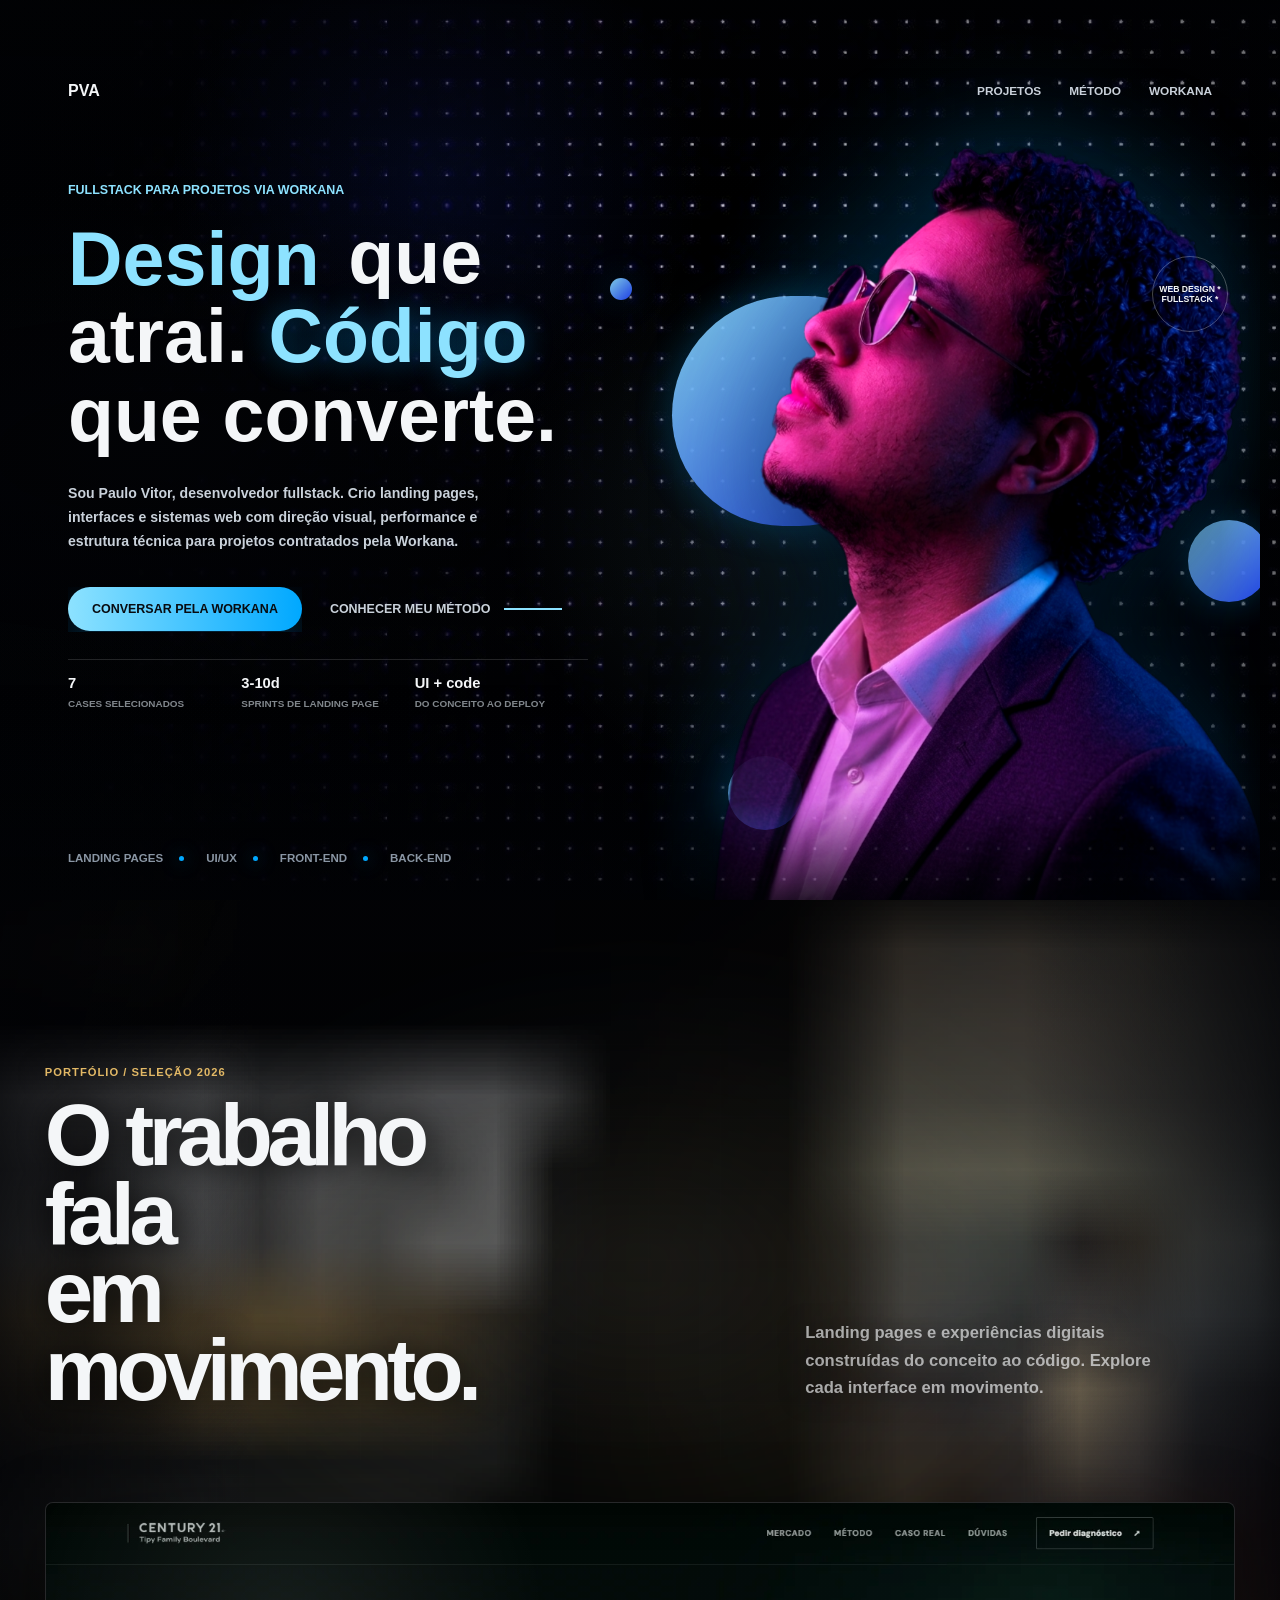
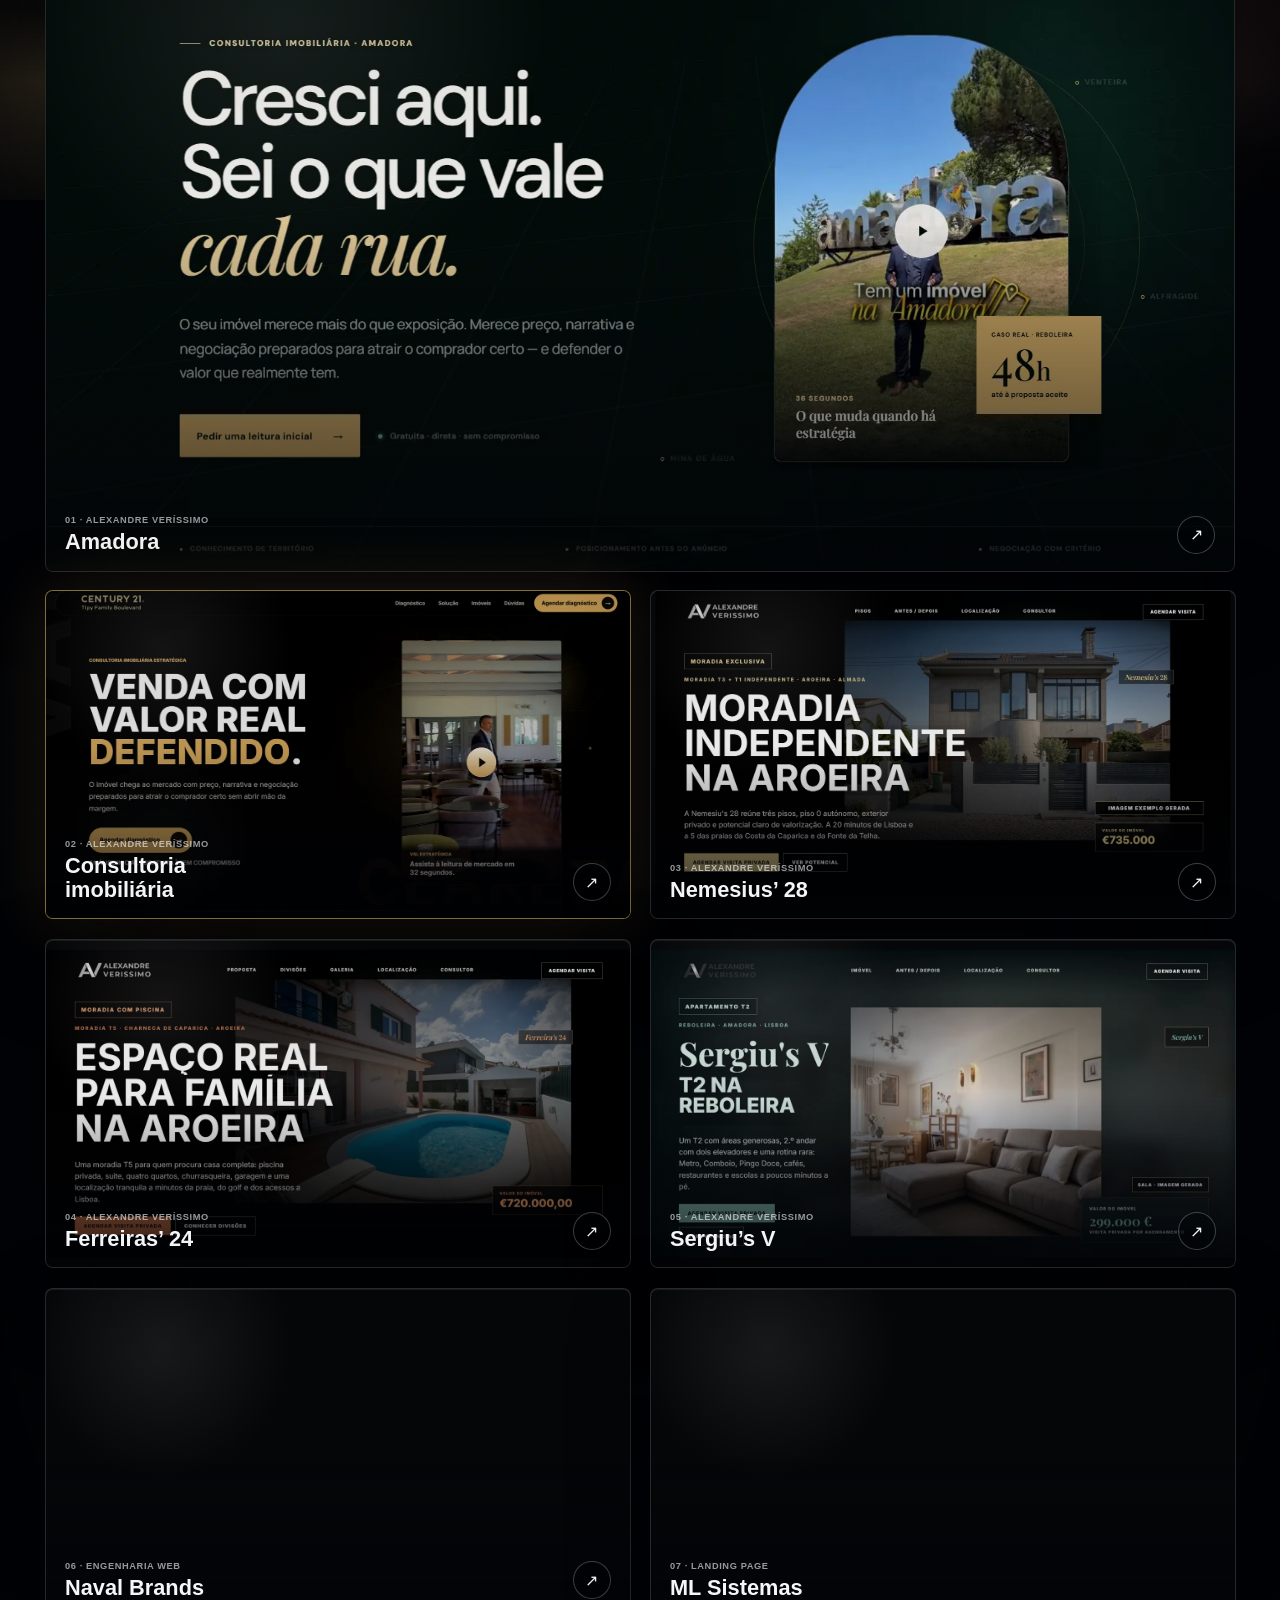
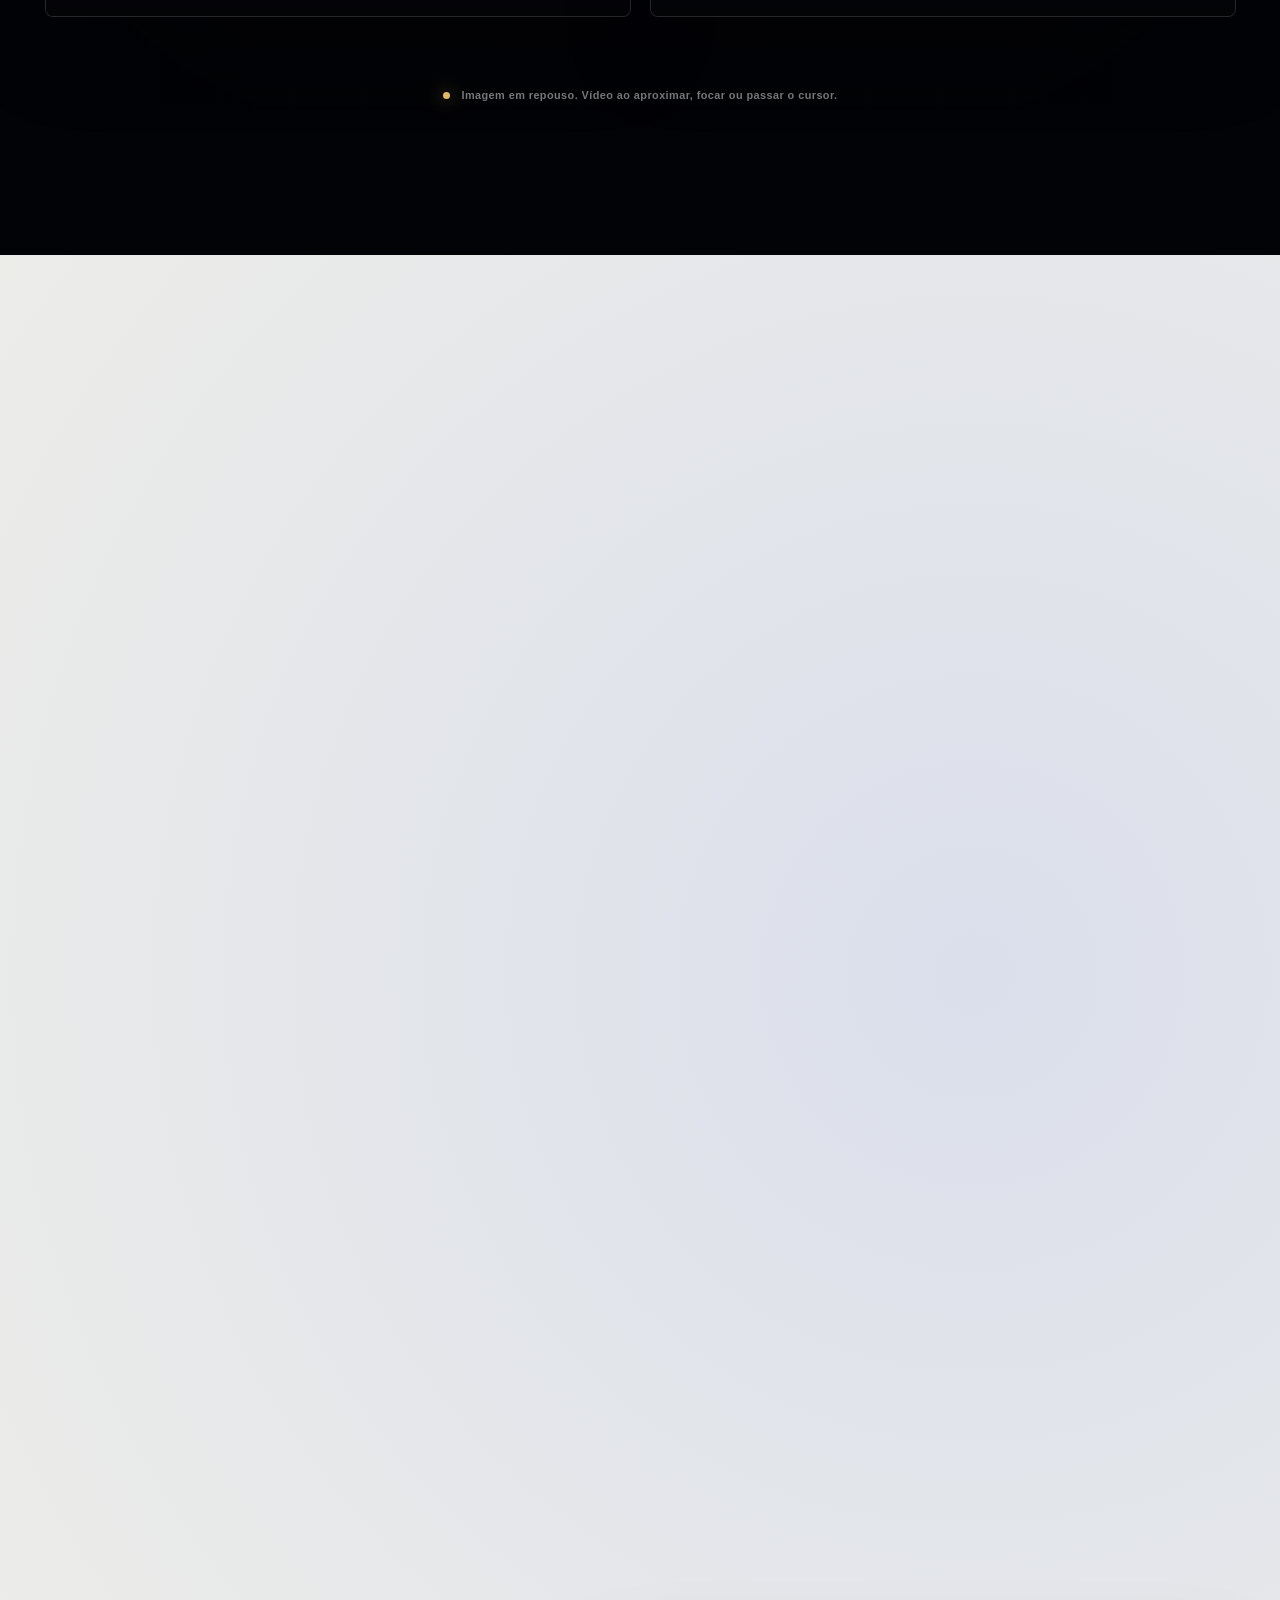
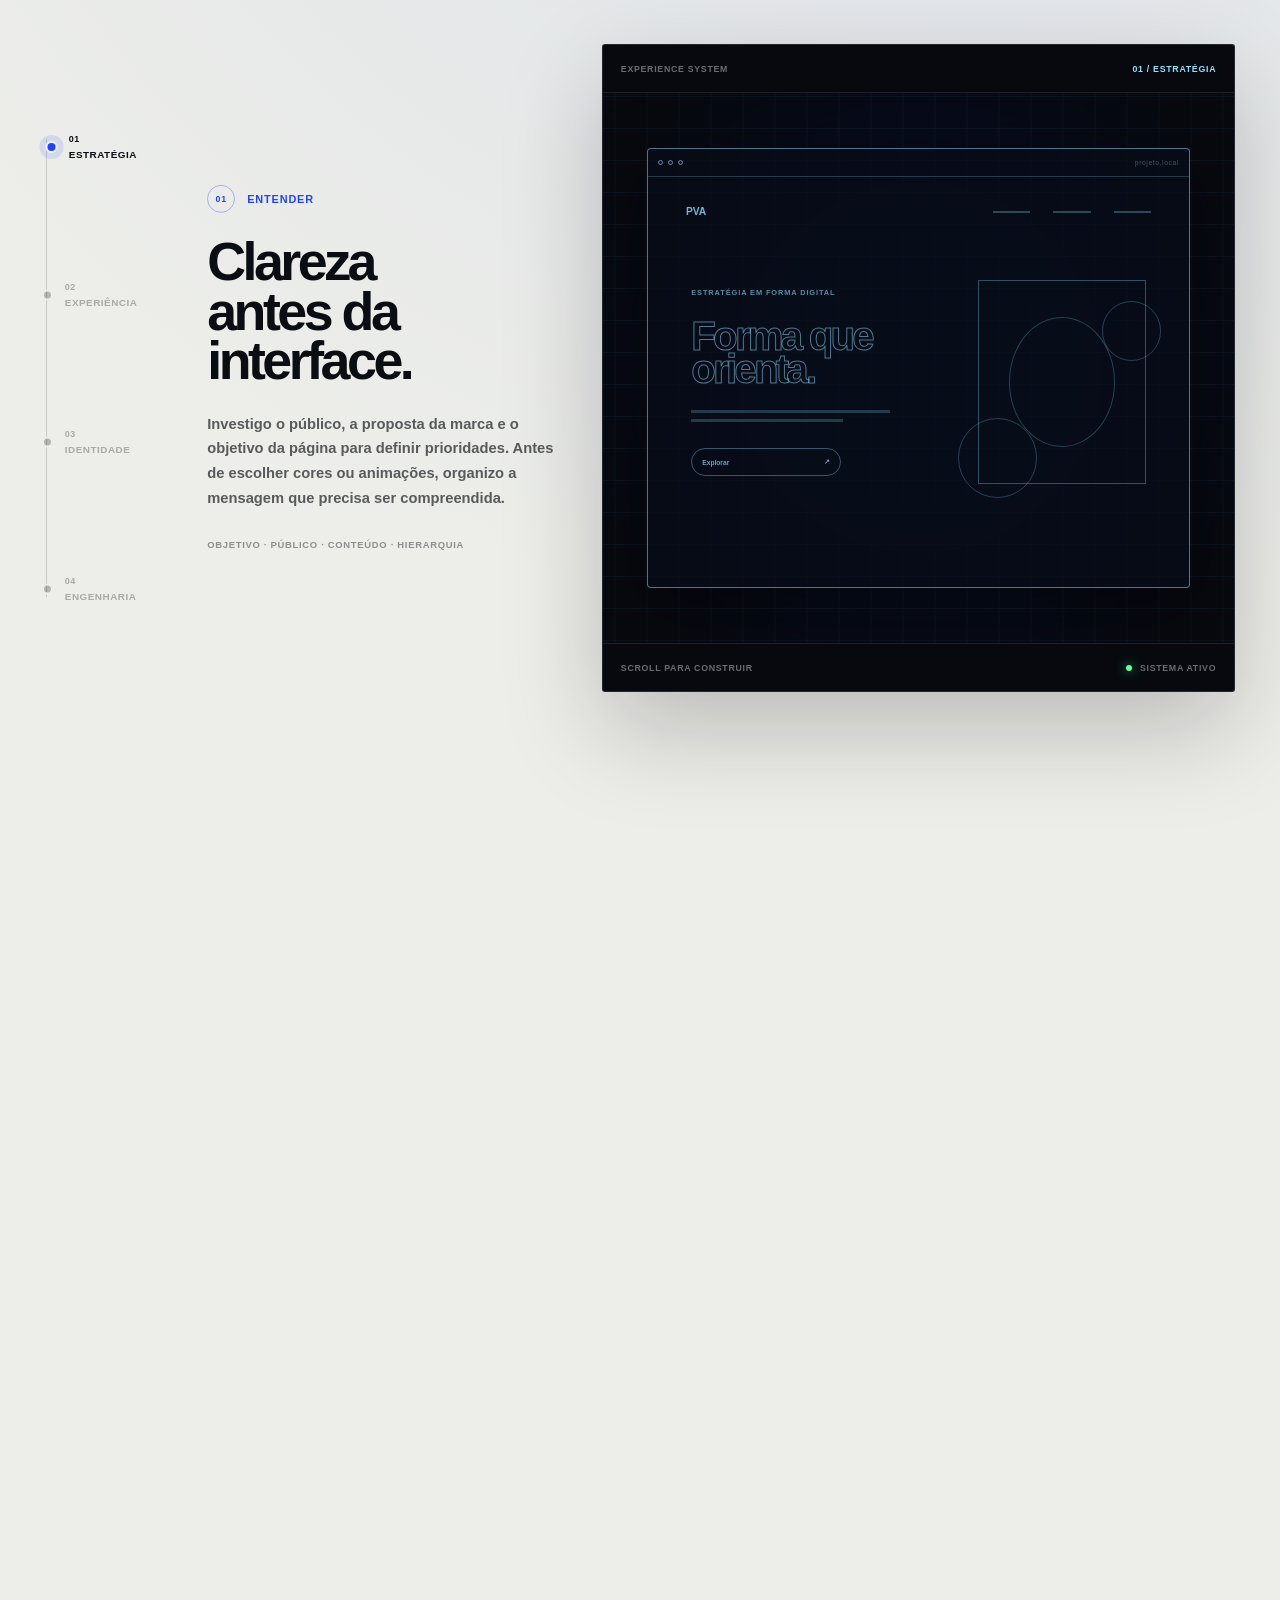
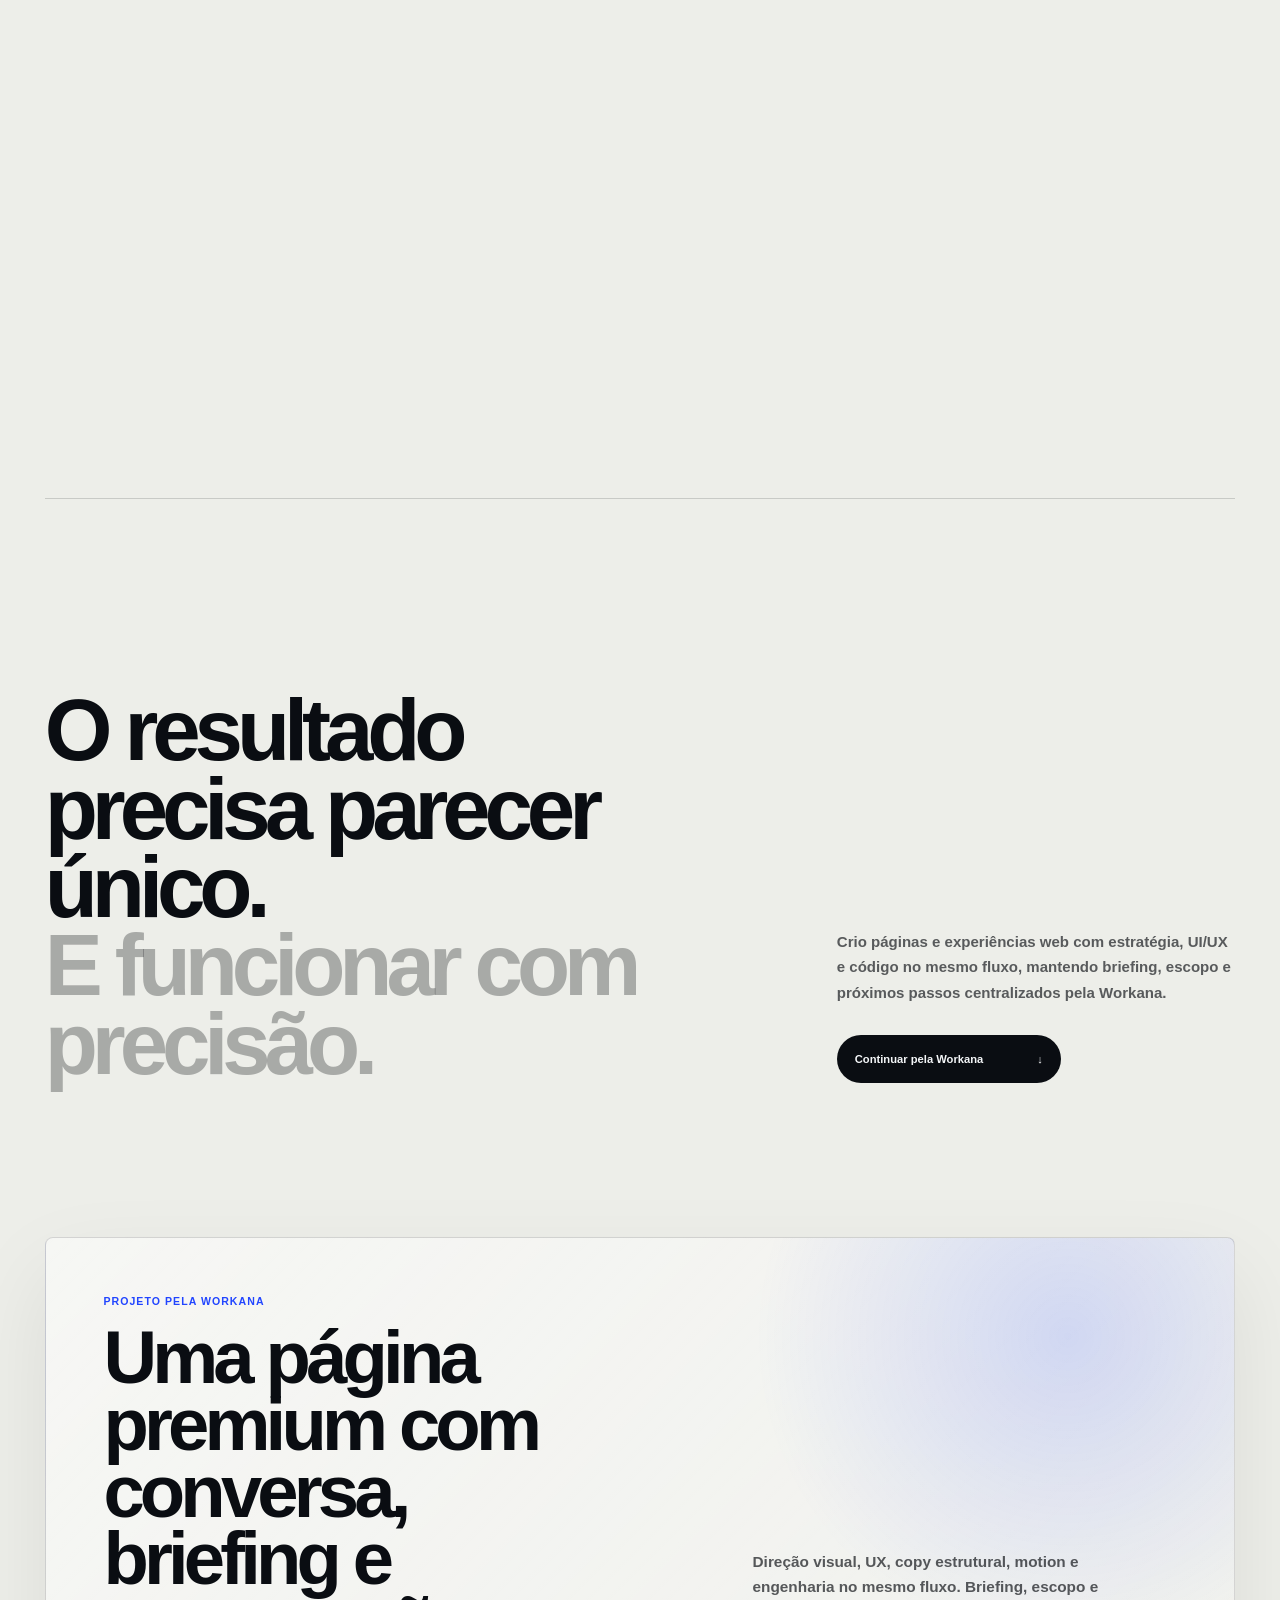
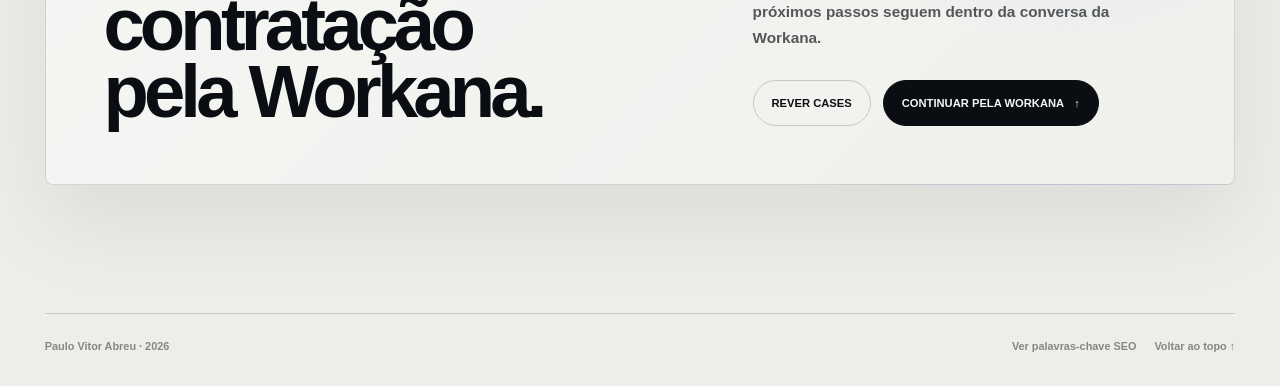
==== commit d2bd8092: "Add Cloudflare route for Workana page" ====
--- a/workana/index.html
+++ b/workana/index.html
@@ -19,11 +19,11 @@
     <meta property="og:type" content="website" />
     <meta name="twitter:card" content="summary_large_image" />
     <title>Paulo Vitor Abreu | Workana</title>
-    <link rel="icon" href="../favicon.svg" type="image/svg+xml" />
-    <link rel="preload" href="../assets/dot-grid-landscape.png" as="image" />
+    <link rel="icon" href="/favicon.svg" type="image/svg+xml" />
+    <link rel="preload" href="/assets/dot-grid-landscape.png" as="image" />
     <link
       rel="preload"
-      href="../assets/paulo-profile-hero-cutout.png"
+      href="/assets/paulo-profile-hero-cutout.png"
       as="image"
       fetchpriority="high"
     />
@@ -45,7 +45,7 @@
         "url": "https://pauloabreu.com/workana/"
       }
     </script>
-    <link rel="stylesheet" href="../styles.css" />
+    <link rel="stylesheet" href="/styles.css" />
   </head>
   <body>
     <main class="page">
@@ -147,7 +147,7 @@
             <span class="hero__stamp">Web Design * Fullstack *</span>
             <figure class="hero__portrait">
               <img
-                src="../assets/paulo-profile-hero-cutout.png"
+                src="/assets/paulo-profile-hero-cutout.png"
                 width="896"
                 height="1190"
                 alt=""
@@ -213,7 +213,7 @@
                 <span class="portfolio-card__media">
                   <img
                     class="portfolio-card__poster"
-                    src="../assets/previews/amadora.webp"
+                    src="/assets/previews/amadora.webp"
                     width="1600"
                     height="900"
                     loading="lazy"
@@ -221,7 +221,7 @@
                     alt="Hero da landing page Amadora"
                   />
                   <video class="portfolio-card__video" muted loop playsinline preload="none" data-project-video aria-hidden="true">
-                    <source data-src="../assets/previews/amadora.mp4" type="video/mp4" />
+                    <source data-src="/assets/previews/amadora.mp4" type="video/mp4" />
                   </video>
                   <span class="portfolio-card__shade" aria-hidden="true"></span>
                   <span class="portfolio-card__motion" aria-hidden="true">
@@ -249,8 +249,8 @@
                 aria-label="Abrir preview interno da landing page principal de Alexandre Veríssimo"
               >
                 <span class="portfolio-card__media">
-                  <img class="portfolio-card__poster" src="../assets/previews/alexandre.webp" width="1400" height="794" loading="lazy" decoding="async" alt="Hero da landing page de Alexandre Veríssimo" />
-                  <video class="portfolio-card__video" muted loop playsinline preload="none" data-project-video aria-hidden="true"><source data-src="../assets/previews/alexandre.mp4" type="video/mp4" /></video>
+                  <img class="portfolio-card__poster" src="/assets/previews/alexandre.webp" width="1400" height="794" loading="lazy" decoding="async" alt="Hero da landing page de Alexandre Veríssimo" />
+                  <video class="portfolio-card__video" muted loop playsinline preload="none" data-project-video aria-hidden="true"><source data-src="/assets/previews/alexandre.mp4" type="video/mp4" /></video>
                   <span class="portfolio-card__shade" aria-hidden="true"></span>
                   <span class="portfolio-card__motion" aria-hidden="true"><span class="portfolio-card__play"></span>Em movimento</span>
                 </span>
@@ -267,8 +267,8 @@
             >
               <a class="portfolio-card__link" href="#work" aria-label="Abrir preview interno da landing page Nemesius 28">
                 <span class="portfolio-card__media">
-                  <img class="portfolio-card__poster" src="../assets/previews/nemesius.webp" width="1400" height="794" loading="lazy" decoding="async" alt="Hero da landing page Nemesius 28" />
-                  <video class="portfolio-card__video" muted loop playsinline preload="none" data-project-video aria-hidden="true"><source data-src="../assets/previews/nemesius.mp4" type="video/mp4" /></video>
+                  <img class="portfolio-card__poster" src="/assets/previews/nemesius.webp" width="1400" height="794" loading="lazy" decoding="async" alt="Hero da landing page Nemesius 28" />
+                  <video class="portfolio-card__video" muted loop playsinline preload="none" data-project-video aria-hidden="true"><source data-src="/assets/previews/nemesius.mp4" type="video/mp4" /></video>
                   <span class="portfolio-card__shade" aria-hidden="true"></span>
                   <span class="portfolio-card__motion" aria-hidden="true"><span class="portfolio-card__play"></span>Em movimento</span>
                 </span>
@@ -285,8 +285,8 @@
             >
               <a class="portfolio-card__link" href="#work" aria-label="Abrir preview interno da landing page Ferreiras 24">
                 <span class="portfolio-card__media">
-                  <img class="portfolio-card__poster" src="../assets/previews/ferreiras.webp" width="1400" height="794" loading="lazy" decoding="async" alt="Hero da landing page Ferreiras 24" />
-                  <video class="portfolio-card__video" muted loop playsinline preload="none" data-project-video aria-hidden="true"><source data-src="../assets/previews/ferreiras.mp4" type="video/mp4" /></video>
+                  <img class="portfolio-card__poster" src="/assets/previews/ferreiras.webp" width="1400" height="794" loading="lazy" decoding="async" alt="Hero da landing page Ferreiras 24" />
+                  <video class="portfolio-card__video" muted loop playsinline preload="none" data-project-video aria-hidden="true"><source data-src="/assets/previews/ferreiras.mp4" type="video/mp4" /></video>
                   <span class="portfolio-card__shade" aria-hidden="true"></span>
                   <span class="portfolio-card__motion" aria-hidden="true"><span class="portfolio-card__play"></span>Em movimento</span>
                 </span>
@@ -303,8 +303,8 @@
             >
               <a class="portfolio-card__link" href="#work" aria-label="Abrir preview interno da landing page Sergius V">
                 <span class="portfolio-card__media">
-                  <img class="portfolio-card__poster" src="../assets/previews/sergius.webp" width="1400" height="794" loading="lazy" decoding="async" alt="Hero da landing page Sergius V" />
-                  <video class="portfolio-card__video" muted loop playsinline preload="none" data-project-video aria-hidden="true"><source data-src="../assets/previews/sergius.mp4" type="video/mp4" /></video>
+                  <img class="portfolio-card__poster" src="/assets/previews/sergius.webp" width="1400" height="794" loading="lazy" decoding="async" alt="Hero da landing page Sergius V" />
+                  <video class="portfolio-card__video" muted loop playsinline preload="none" data-project-video aria-hidden="true"><source data-src="/assets/previews/sergius.mp4" type="video/mp4" /></video>
                   <span class="portfolio-card__shade" aria-hidden="true"></span>
                   <span class="portfolio-card__motion" aria-hidden="true"><span class="portfolio-card__play"></span>Em movimento</span>
                 </span>
@@ -321,8 +321,8 @@
             >
               <a class="portfolio-card__link" href="#work" aria-label="Abrir preview interno do site da Naval Brands">
                 <span class="portfolio-card__media">
-                  <img class="portfolio-card__poster" src="../assets/previews/navalbrands.webp" width="1400" height="794" loading="lazy" decoding="async" alt="Hero do site da Naval Brands" />
-                  <video class="portfolio-card__video" muted loop playsinline preload="none" data-project-video aria-hidden="true"><source data-src="../assets/previews/navalbrands.mp4" type="video/mp4" /></video>
+                  <img class="portfolio-card__poster" src="/assets/previews/navalbrands.webp" width="1400" height="794" loading="lazy" decoding="async" alt="Hero do site da Naval Brands" />
+                  <video class="portfolio-card__video" muted loop playsinline preload="none" data-project-video aria-hidden="true"><source data-src="/assets/previews/navalbrands.mp4" type="video/mp4" /></video>
                   <span class="portfolio-card__shade" aria-hidden="true"></span>
                   <span class="portfolio-card__motion" aria-hidden="true"><span class="portfolio-card__play"></span>Em movimento</span>
                 </span>
@@ -341,8 +341,8 @@
             >
               <div class="portfolio-card__link" role="button" aria-label="Abrir detalhes do projeto ML Sistemas">
                 <span class="portfolio-card__media">
-                  <img class="portfolio-card__poster" src="../assets/previews/ml.webp" width="1400" height="794" loading="lazy" decoding="async" alt="Hero do site ML Sistemas de Impressão" />
-                  <video class="portfolio-card__video" muted loop playsinline preload="none" data-project-video aria-hidden="true"><source data-src="../assets/previews/ml.mp4" type="video/mp4" /></video>
+                  <img class="portfolio-card__poster" src="/assets/previews/ml.webp" width="1400" height="794" loading="lazy" decoding="async" alt="Hero do site ML Sistemas de Impressão" />
+                  <video class="portfolio-card__video" muted loop playsinline preload="none" data-project-video aria-hidden="true"><source data-src="/assets/previews/ml.mp4" type="video/mp4" /></video>
                   <span class="portfolio-card__shade" aria-hidden="true"></span>
                   <span class="portfolio-card__motion" aria-hidden="true"><span class="portfolio-card__play"></span>Em movimento</span>
                 </span>
@@ -640,6 +640,6 @@
       </section>
     </main>
 
-    <script src="script.js"></script>
+    <script src="/workana/script.js"></script>
   </body>
 </html>
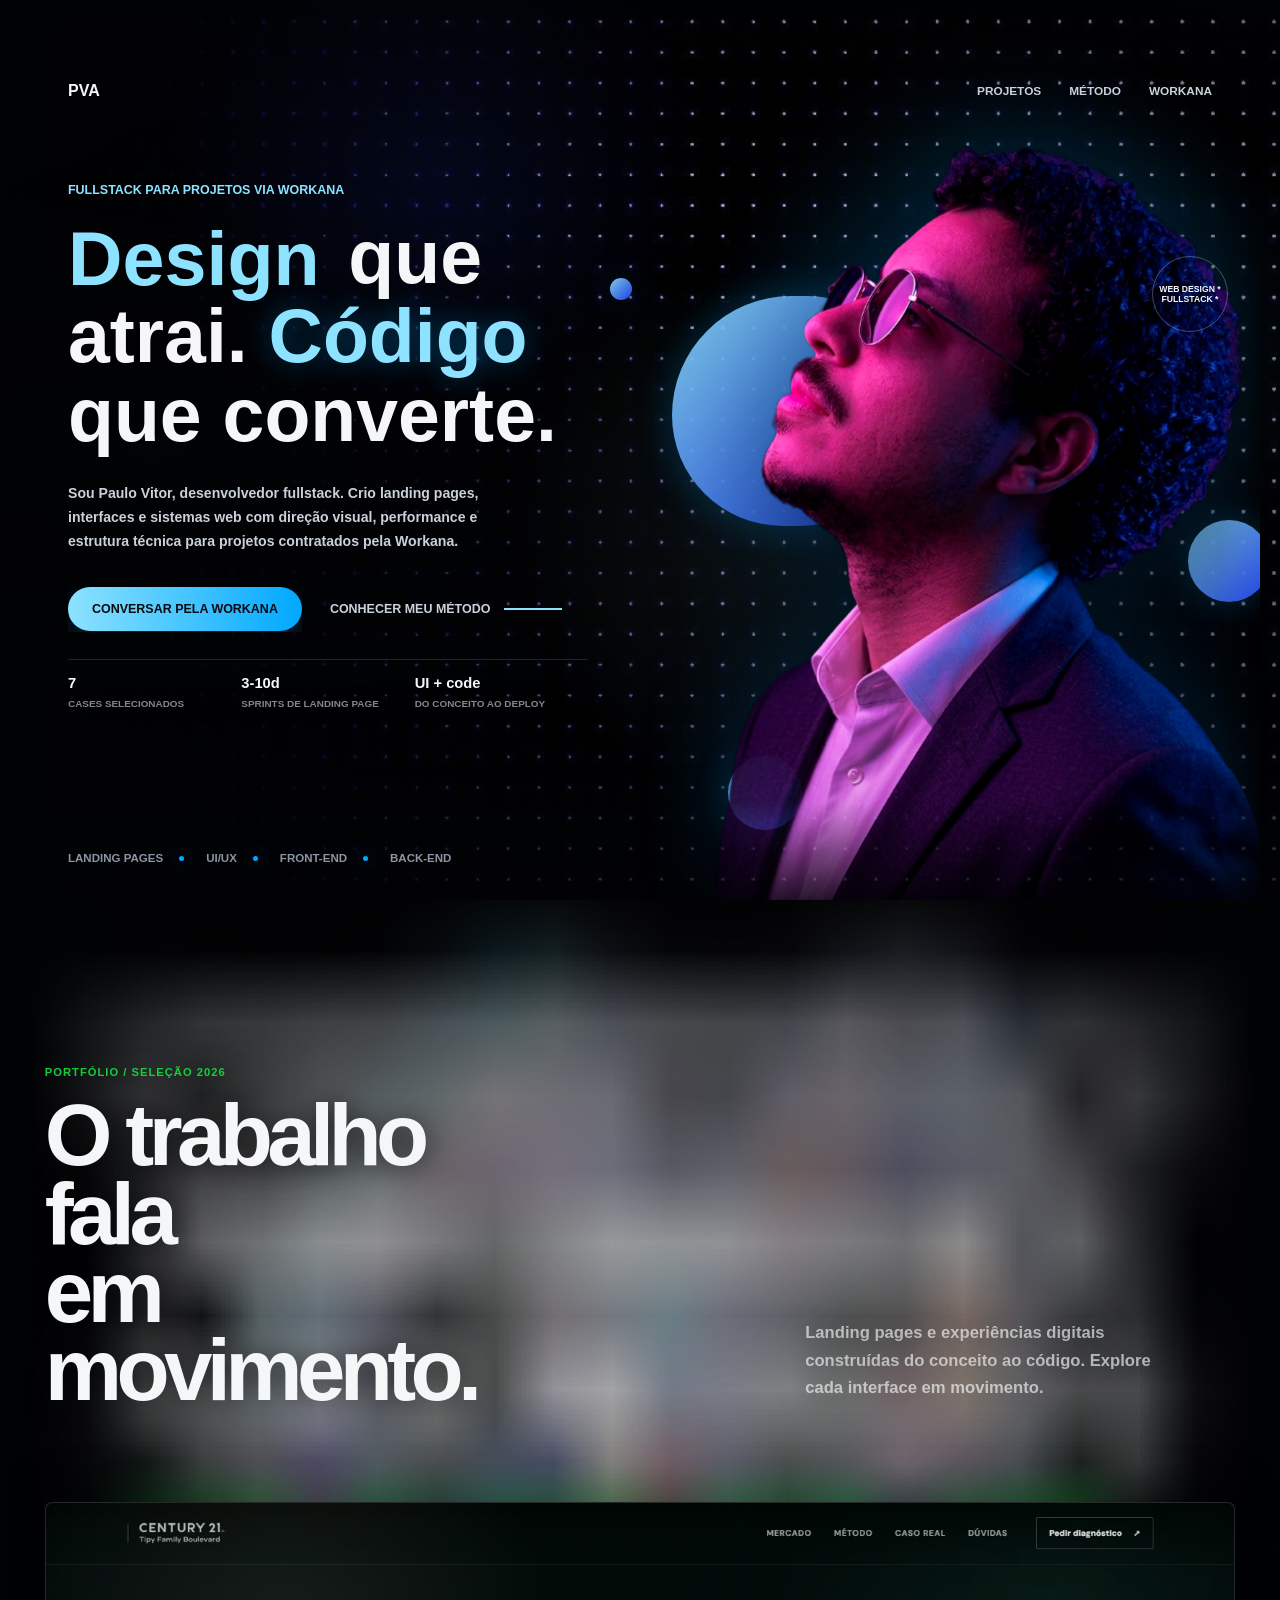
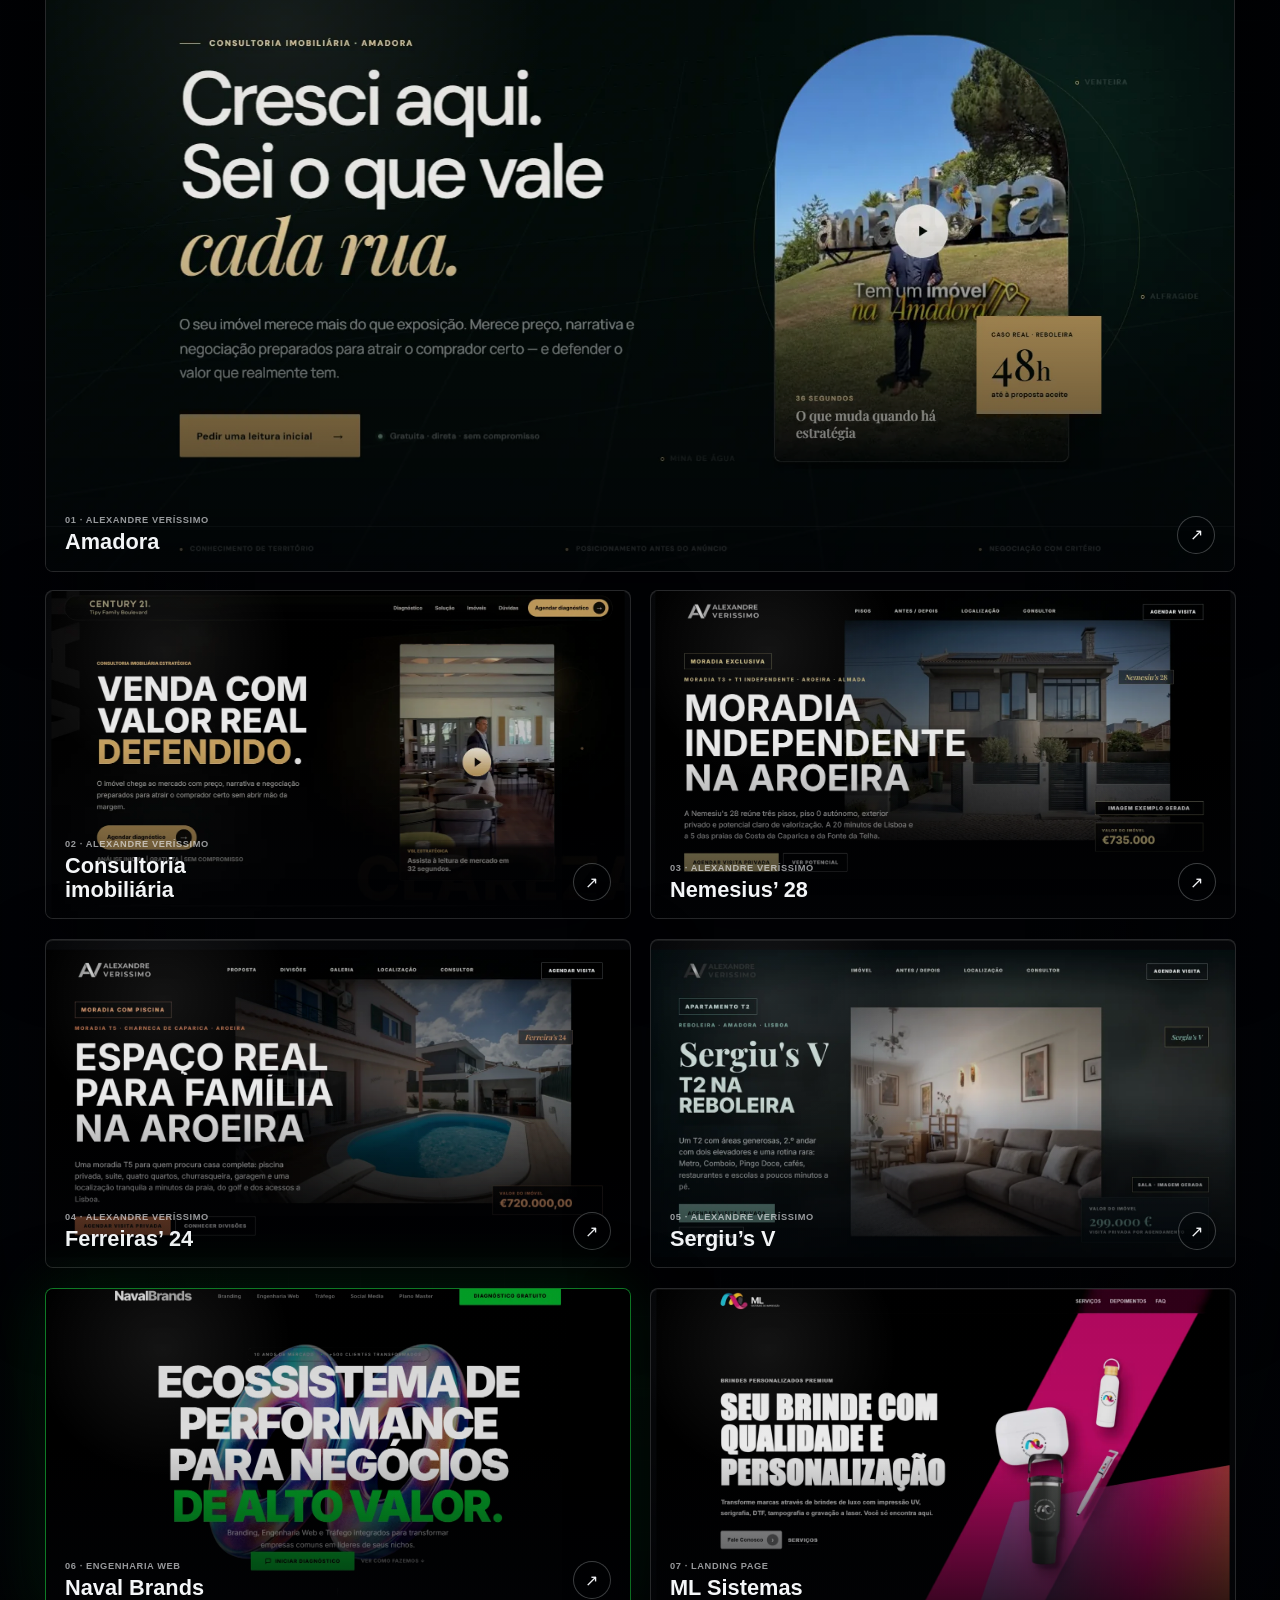
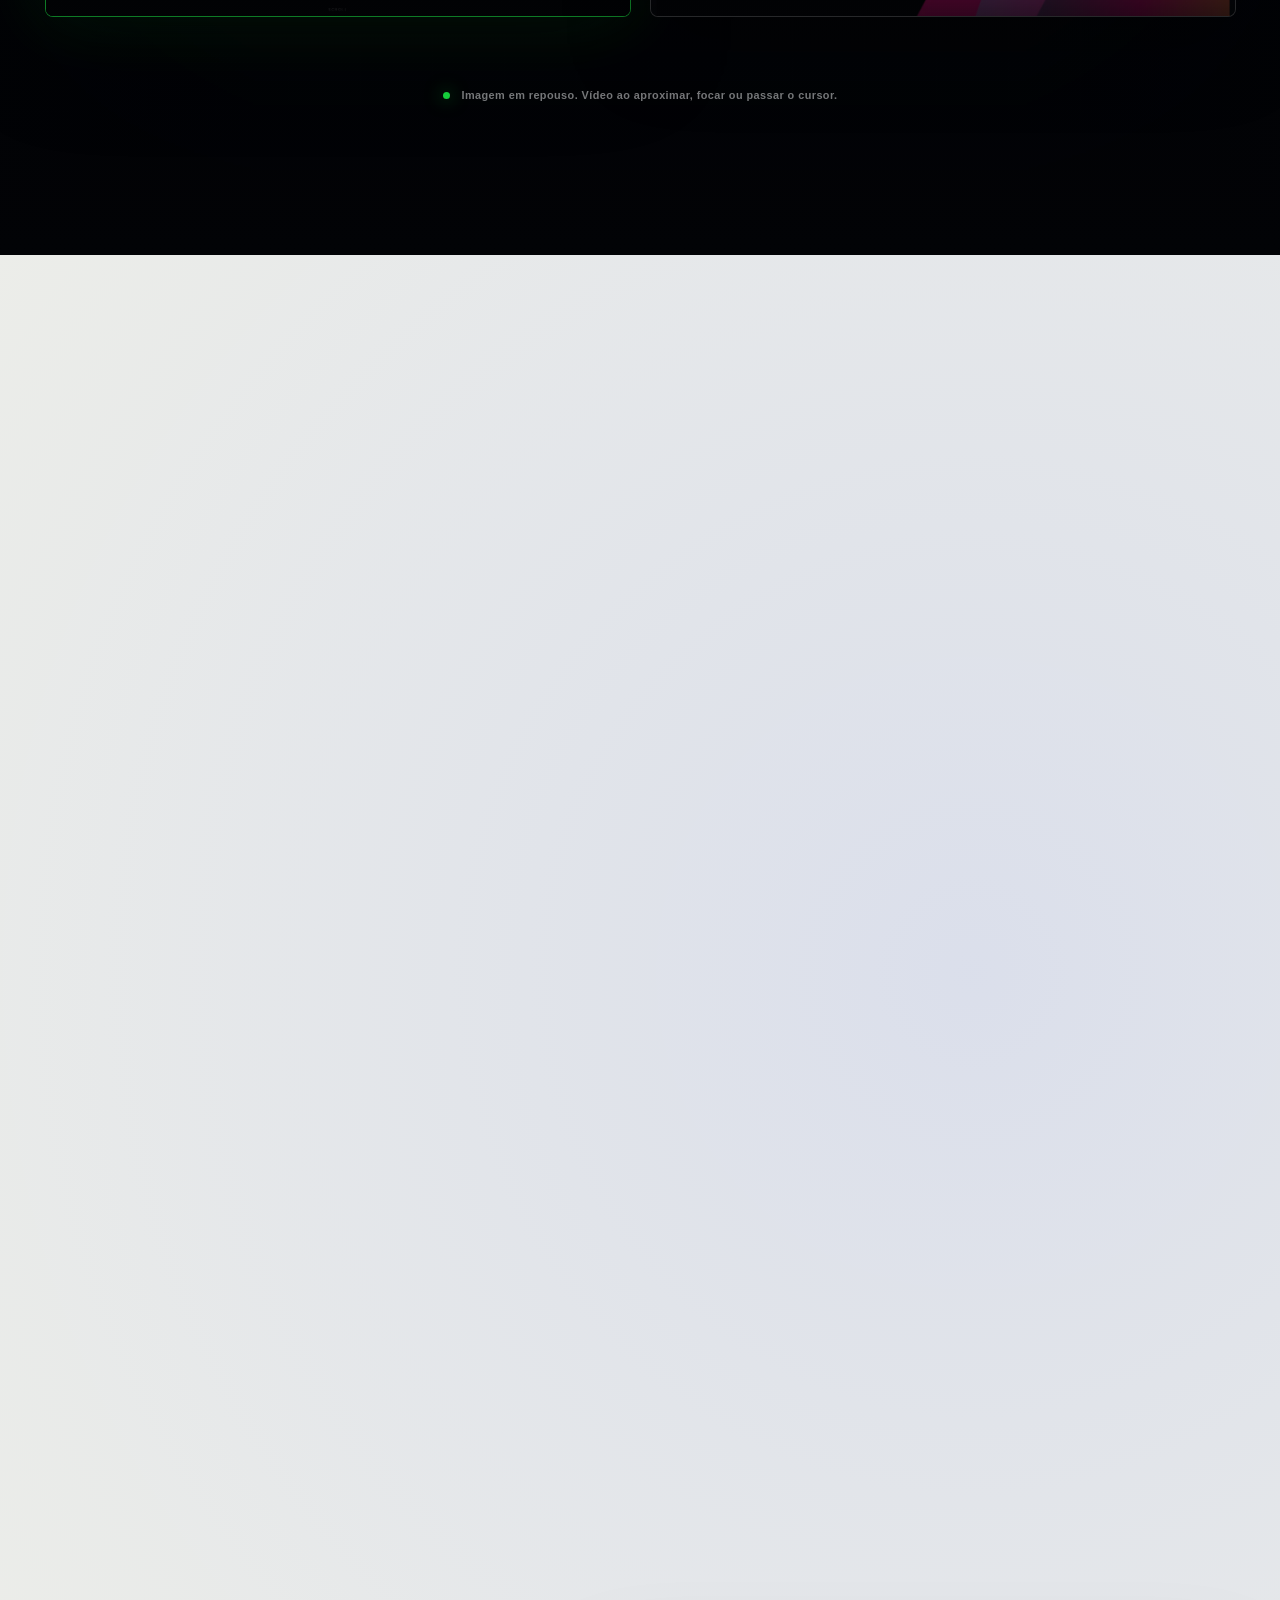
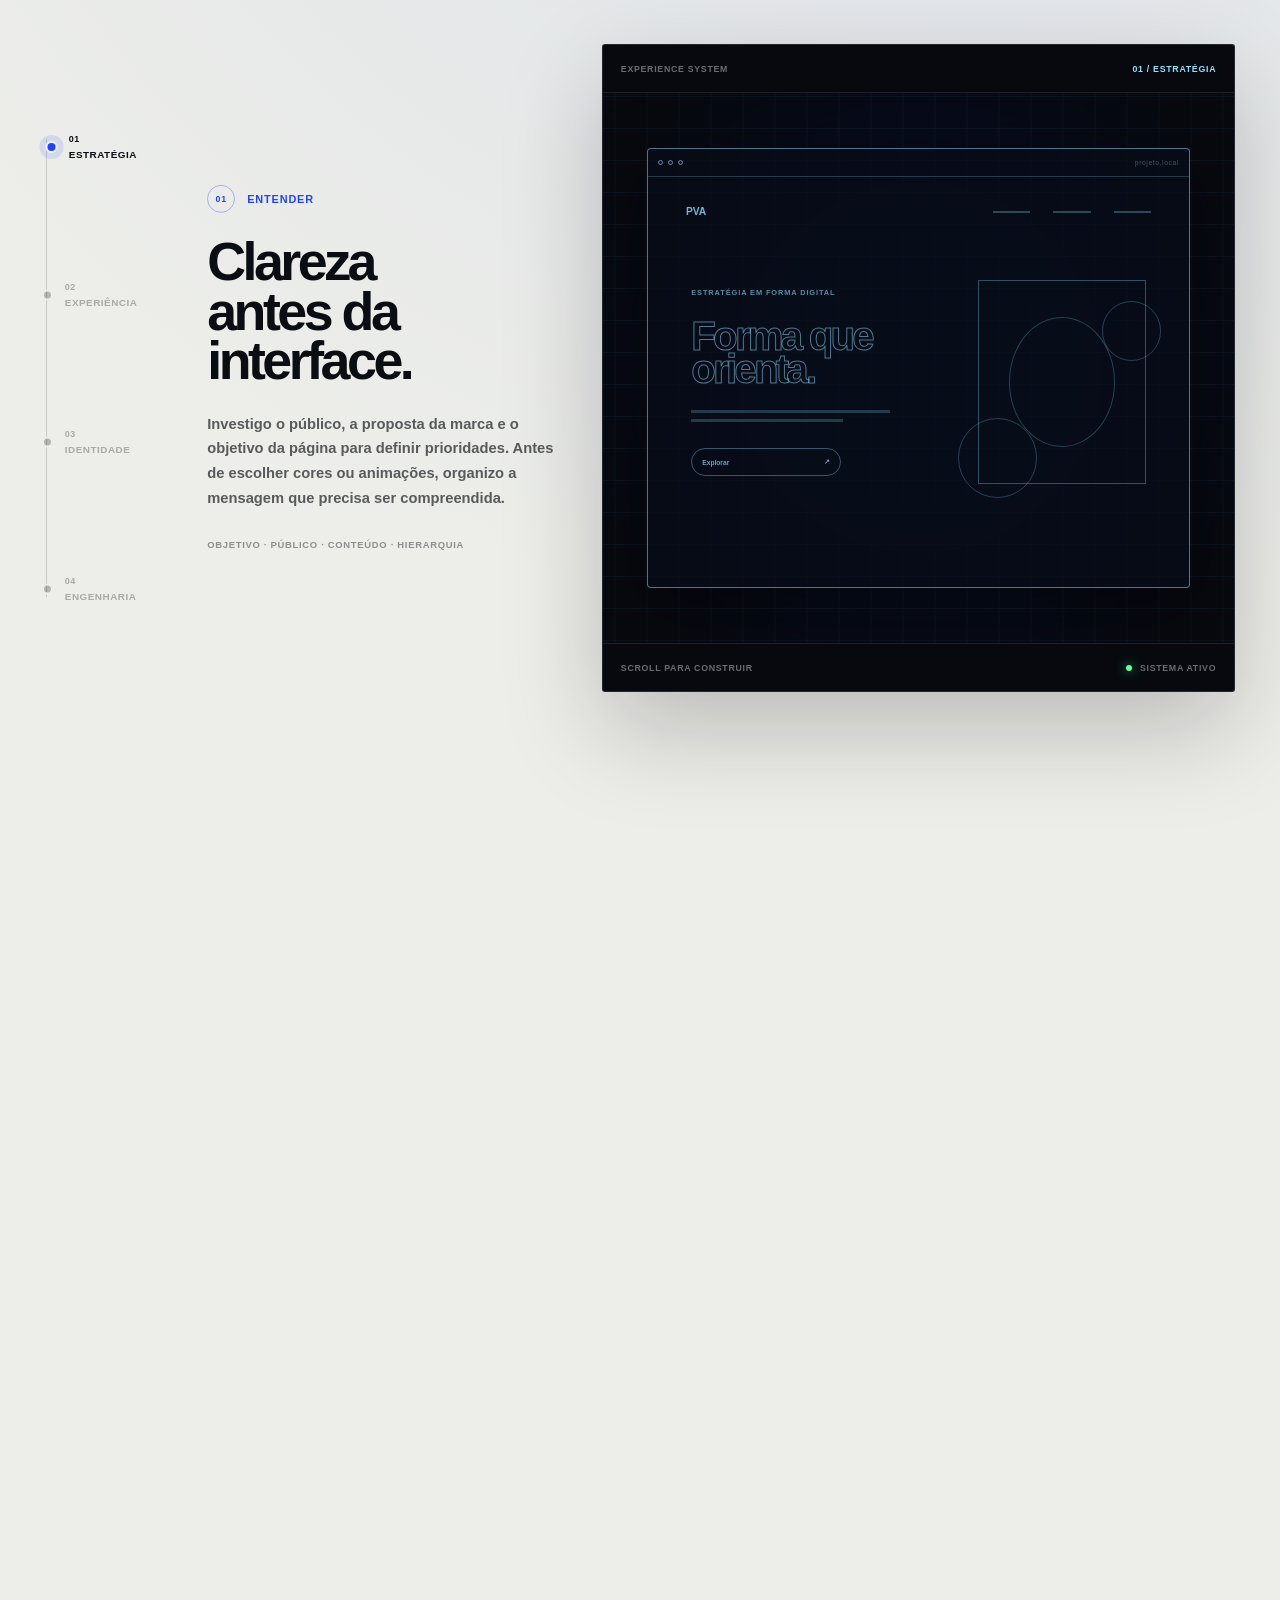
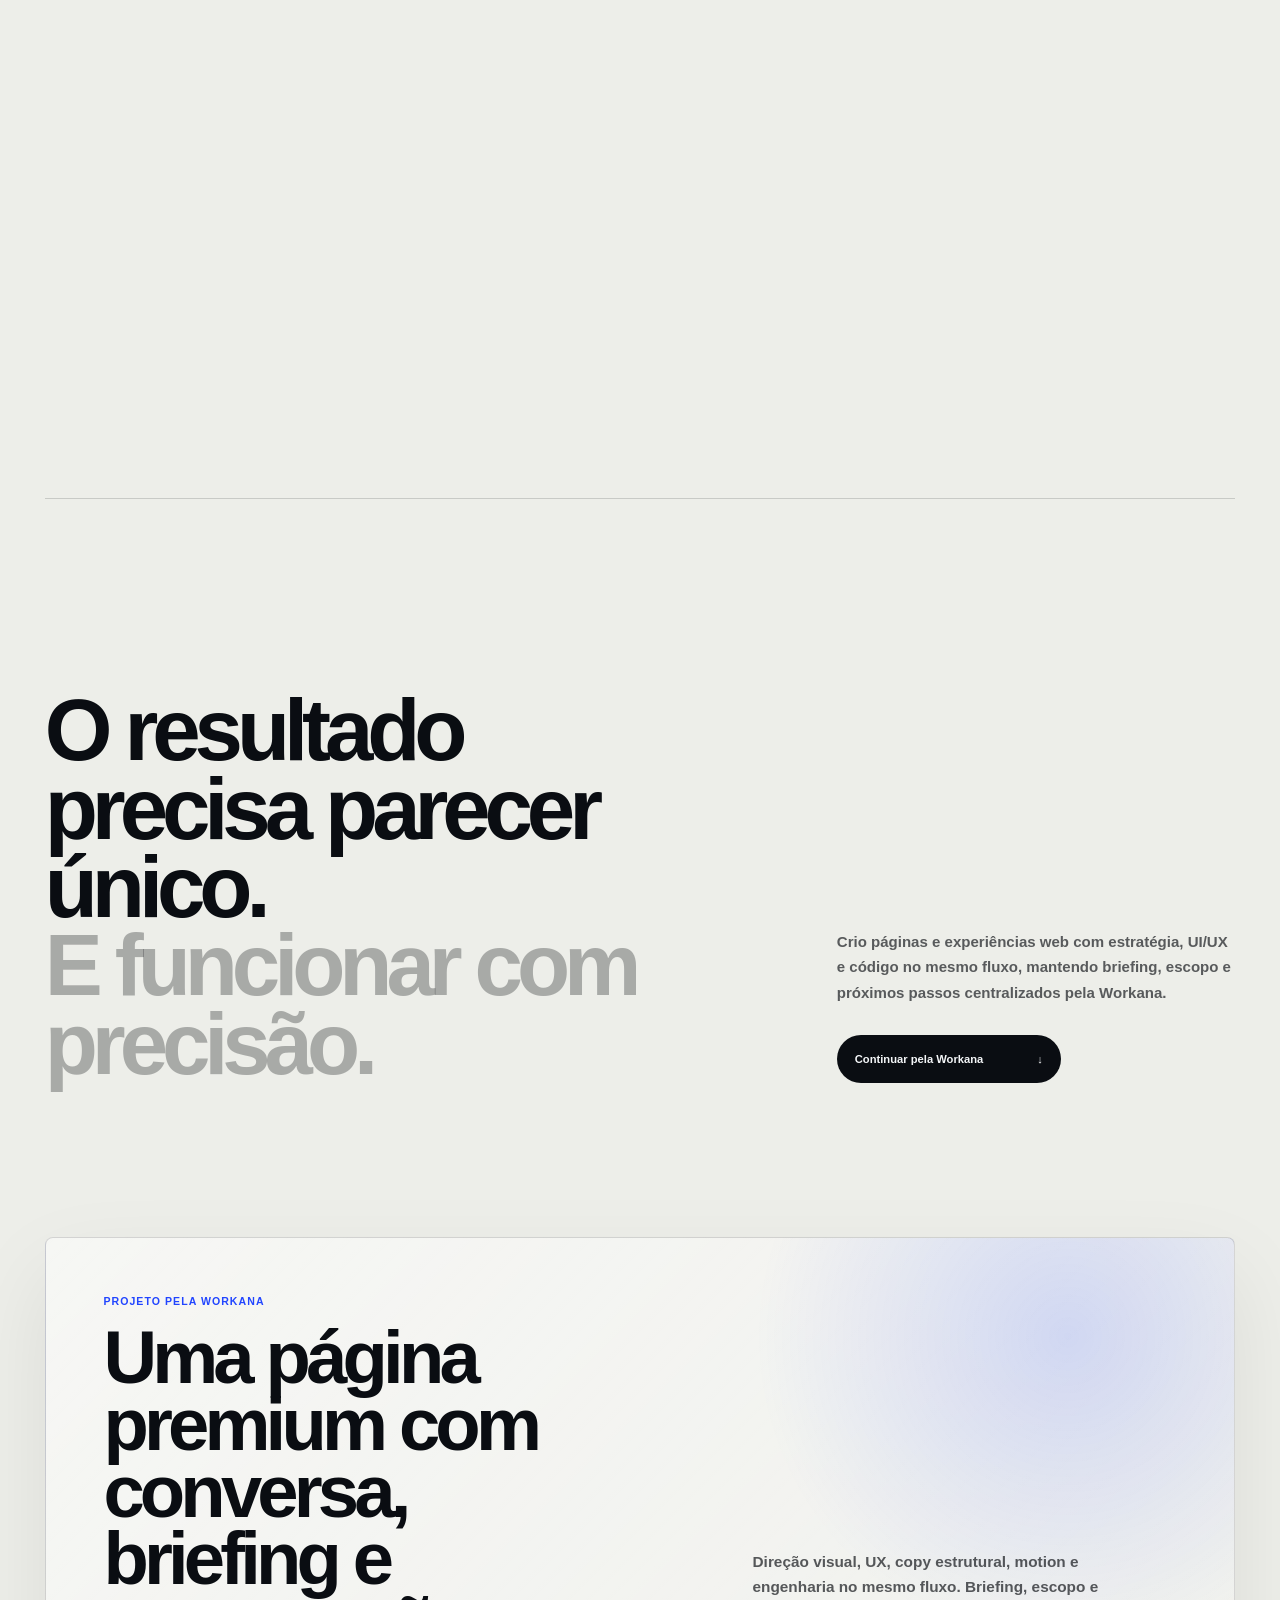
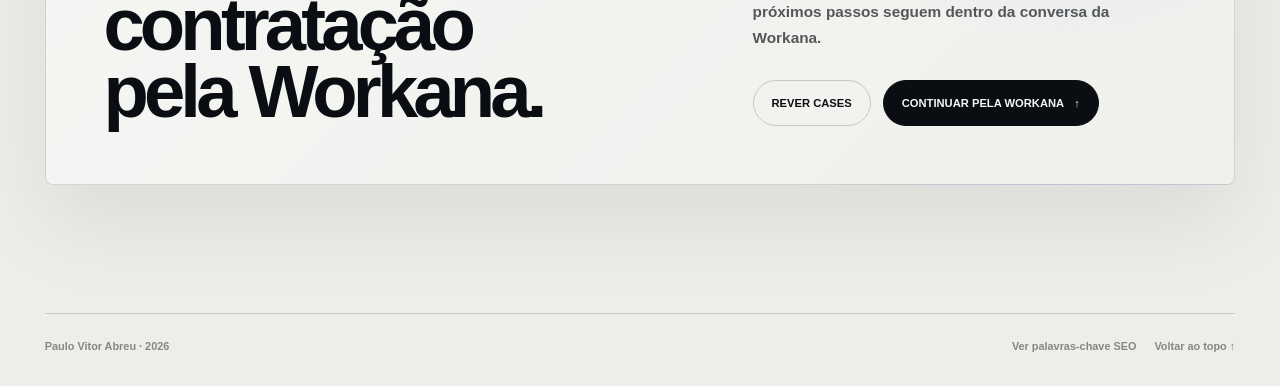
==== commit dbfe3063: "Publish self-contained Workana route" ====
--- a/workana/index.html
+++ b/workana/index.html
@@ -19,11 +19,11 @@
     <meta property="og:type" content="website" />
     <meta name="twitter:card" content="summary_large_image" />
     <title>Paulo Vitor Abreu | Workana</title>
-    <link rel="icon" href="/favicon.svg" type="image/svg+xml" />
-    <link rel="preload" href="/assets/dot-grid-landscape.png" as="image" />
+    <link rel="icon" href="favicon.svg" type="image/svg+xml" />
+    <link rel="preload" href="assets/dot-grid-landscape.png" as="image" />
     <link
       rel="preload"
-      href="/assets/paulo-profile-hero-cutout.png"
+      href="assets/paulo-profile-hero-cutout.png"
       as="image"
       fetchpriority="high"
     />
@@ -45,7 +45,7 @@
         "url": "https://pauloabreu.com/workana/"
       }
     </script>
-    <link rel="stylesheet" href="/styles.css" />
+    <link rel="stylesheet" href="styles.css" />
   </head>
   <body>
     <main class="page">
@@ -147,7 +147,7 @@
             <span class="hero__stamp">Web Design * Fullstack *</span>
             <figure class="hero__portrait">
               <img
-                src="/assets/paulo-profile-hero-cutout.png"
+                src="assets/paulo-profile-hero-cutout.png"
                 width="896"
                 height="1190"
                 alt=""
@@ -213,7 +213,7 @@
                 <span class="portfolio-card__media">
                   <img
                     class="portfolio-card__poster"
-                    src="/assets/previews/amadora.webp"
+                    src="assets/previews/amadora.webp"
                     width="1600"
                     height="900"
                     loading="lazy"
@@ -221,7 +221,7 @@
                     alt="Hero da landing page Amadora"
                   />
                   <video class="portfolio-card__video" muted loop playsinline preload="none" data-project-video aria-hidden="true">
-                    <source data-src="/assets/previews/amadora.mp4" type="video/mp4" />
+                    <source data-src="assets/previews/amadora.mp4" type="video/mp4" />
                   </video>
                   <span class="portfolio-card__shade" aria-hidden="true"></span>
                   <span class="portfolio-card__motion" aria-hidden="true">
@@ -249,8 +249,8 @@
                 aria-label="Abrir preview interno da landing page principal de Alexandre Veríssimo"
               >
                 <span class="portfolio-card__media">
-                  <img class="portfolio-card__poster" src="/assets/previews/alexandre.webp" width="1400" height="794" loading="lazy" decoding="async" alt="Hero da landing page de Alexandre Veríssimo" />
-                  <video class="portfolio-card__video" muted loop playsinline preload="none" data-project-video aria-hidden="true"><source data-src="/assets/previews/alexandre.mp4" type="video/mp4" /></video>
+                  <img class="portfolio-card__poster" src="assets/previews/alexandre.webp" width="1400" height="794" loading="lazy" decoding="async" alt="Hero da landing page de Alexandre Veríssimo" />
+                  <video class="portfolio-card__video" muted loop playsinline preload="none" data-project-video aria-hidden="true"><source data-src="assets/previews/alexandre.mp4" type="video/mp4" /></video>
                   <span class="portfolio-card__shade" aria-hidden="true"></span>
                   <span class="portfolio-card__motion" aria-hidden="true"><span class="portfolio-card__play"></span>Em movimento</span>
                 </span>
@@ -267,8 +267,8 @@
             >
               <a class="portfolio-card__link" href="#work" aria-label="Abrir preview interno da landing page Nemesius 28">
                 <span class="portfolio-card__media">
-                  <img class="portfolio-card__poster" src="/assets/previews/nemesius.webp" width="1400" height="794" loading="lazy" decoding="async" alt="Hero da landing page Nemesius 28" />
-                  <video class="portfolio-card__video" muted loop playsinline preload="none" data-project-video aria-hidden="true"><source data-src="/assets/previews/nemesius.mp4" type="video/mp4" /></video>
+                  <img class="portfolio-card__poster" src="assets/previews/nemesius.webp" width="1400" height="794" loading="lazy" decoding="async" alt="Hero da landing page Nemesius 28" />
+                  <video class="portfolio-card__video" muted loop playsinline preload="none" data-project-video aria-hidden="true"><source data-src="assets/previews/nemesius.mp4" type="video/mp4" /></video>
                   <span class="portfolio-card__shade" aria-hidden="true"></span>
                   <span class="portfolio-card__motion" aria-hidden="true"><span class="portfolio-card__play"></span>Em movimento</span>
                 </span>
@@ -285,8 +285,8 @@
             >
               <a class="portfolio-card__link" href="#work" aria-label="Abrir preview interno da landing page Ferreiras 24">
                 <span class="portfolio-card__media">
-                  <img class="portfolio-card__poster" src="/assets/previews/ferreiras.webp" width="1400" height="794" loading="lazy" decoding="async" alt="Hero da landing page Ferreiras 24" />
-                  <video class="portfolio-card__video" muted loop playsinline preload="none" data-project-video aria-hidden="true"><source data-src="/assets/previews/ferreiras.mp4" type="video/mp4" /></video>
+                  <img class="portfolio-card__poster" src="assets/previews/ferreiras.webp" width="1400" height="794" loading="lazy" decoding="async" alt="Hero da landing page Ferreiras 24" />
+                  <video class="portfolio-card__video" muted loop playsinline preload="none" data-project-video aria-hidden="true"><source data-src="assets/previews/ferreiras.mp4" type="video/mp4" /></video>
                   <span class="portfolio-card__shade" aria-hidden="true"></span>
                   <span class="portfolio-card__motion" aria-hidden="true"><span class="portfolio-card__play"></span>Em movimento</span>
                 </span>
@@ -303,8 +303,8 @@
             >
               <a class="portfolio-card__link" href="#work" aria-label="Abrir preview interno da landing page Sergius V">
                 <span class="portfolio-card__media">
-                  <img class="portfolio-card__poster" src="/assets/previews/sergius.webp" width="1400" height="794" loading="lazy" decoding="async" alt="Hero da landing page Sergius V" />
-                  <video class="portfolio-card__video" muted loop playsinline preload="none" data-project-video aria-hidden="true"><source data-src="/assets/previews/sergius.mp4" type="video/mp4" /></video>
+                  <img class="portfolio-card__poster" src="assets/previews/sergius.webp" width="1400" height="794" loading="lazy" decoding="async" alt="Hero da landing page Sergius V" />
+                  <video class="portfolio-card__video" muted loop playsinline preload="none" data-project-video aria-hidden="true"><source data-src="assets/previews/sergius.mp4" type="video/mp4" /></video>
                   <span class="portfolio-card__shade" aria-hidden="true"></span>
                   <span class="portfolio-card__motion" aria-hidden="true"><span class="portfolio-card__play"></span>Em movimento</span>
                 </span>
@@ -321,8 +321,8 @@
             >
               <a class="portfolio-card__link" href="#work" aria-label="Abrir preview interno do site da Naval Brands">
                 <span class="portfolio-card__media">
-                  <img class="portfolio-card__poster" src="/assets/previews/navalbrands.webp" width="1400" height="794" loading="lazy" decoding="async" alt="Hero do site da Naval Brands" />
-                  <video class="portfolio-card__video" muted loop playsinline preload="none" data-project-video aria-hidden="true"><source data-src="/assets/previews/navalbrands.mp4" type="video/mp4" /></video>
+                  <img class="portfolio-card__poster" src="assets/previews/navalbrands.webp" width="1400" height="794" loading="lazy" decoding="async" alt="Hero do site da Naval Brands" />
+                  <video class="portfolio-card__video" muted loop playsinline preload="none" data-project-video aria-hidden="true"><source data-src="assets/previews/navalbrands.mp4" type="video/mp4" /></video>
                   <span class="portfolio-card__shade" aria-hidden="true"></span>
                   <span class="portfolio-card__motion" aria-hidden="true"><span class="portfolio-card__play"></span>Em movimento</span>
                 </span>
@@ -341,8 +341,8 @@
             >
               <div class="portfolio-card__link" role="button" aria-label="Abrir detalhes do projeto ML Sistemas">
                 <span class="portfolio-card__media">
-                  <img class="portfolio-card__poster" src="/assets/previews/ml.webp" width="1400" height="794" loading="lazy" decoding="async" alt="Hero do site ML Sistemas de Impressão" />
-                  <video class="portfolio-card__video" muted loop playsinline preload="none" data-project-video aria-hidden="true"><source data-src="/assets/previews/ml.mp4" type="video/mp4" /></video>
+                  <img class="portfolio-card__poster" src="assets/previews/ml.webp" width="1400" height="794" loading="lazy" decoding="async" alt="Hero do site ML Sistemas de Impressão" />
+                  <video class="portfolio-card__video" muted loop playsinline preload="none" data-project-video aria-hidden="true"><source data-src="assets/previews/ml.mp4" type="video/mp4" /></video>
                   <span class="portfolio-card__shade" aria-hidden="true"></span>
                   <span class="portfolio-card__motion" aria-hidden="true"><span class="portfolio-card__play"></span>Em movimento</span>
                 </span>
@@ -640,6 +640,6 @@
       </section>
     </main>
 
-    <script src="/workana/script.js"></script>
+    <script src="script.js"></script>
   </body>
 </html>
--- a/workana/styles.css
+++ b/workana/styles.css
@@ -0,0 +1,3423 @@
+:root {
+  --page: #020306;
+  --ink: #080b10;
+  --blue: #2145ff;
+  --blue-2: #00a8ff;
+  --blue-3: #8de2ff;
+  --white: #f4f6f8;
+  --soft: #c9d1da;
+  --muted: #8a96a4;
+  --line: rgba(244, 246, 248, 0.16);
+  --ease-out: cubic-bezier(0.16, 1, 0.3, 1);
+}
+
+* {
+  box-sizing: border-box;
+}
+
+html {
+  scroll-behavior: smooth;
+}
+
+body {
+  min-width: 320px;
+  margin: 0;
+  overflow-x: hidden;
+  background: var(--page);
+  color: var(--white);
+  font-family: "Inter", Arial, sans-serif;
+}
+
+a {
+  color: inherit;
+  text-decoration: none;
+}
+
+.page {
+  min-height: 100svh;
+}
+
+.hero {
+  position: relative;
+  height: auto;
+  min-height: 100svh;
+  overflow: clip;
+  background:
+    radial-gradient(circle at 79% 38%, rgba(0, 168, 255, 0.16), transparent 27%),
+    radial-gradient(circle at 34% 20%, rgba(33, 69, 255, 0.1), transparent 24%),
+    linear-gradient(90deg, rgba(2, 3, 6, 0.68), rgba(2, 3, 6, 0.18) 56%, rgba(2, 3, 6, 0.42)),
+    url("assets/dot-grid-landscape.png") center / cover no-repeat,
+    var(--page);
+  isolation: isolate;
+}
+
+.hero::before,
+.hero::after {
+  content: "";
+  position: absolute;
+  inset: 0;
+  z-index: 0;
+  pointer-events: none;
+}
+
+.hero::before {
+  opacity: 0;
+  background:
+    linear-gradient(180deg, rgba(2, 3, 6, 0.34), transparent 24%, rgba(2, 3, 6, 0.5)),
+    radial-gradient(ellipse at 12% 50%, rgba(2, 3, 6, 0.92), transparent 42%);
+  animation: fade-layer 120ms ease-out forwards;
+}
+
+.hero::after {
+  opacity: 0;
+  background:
+    radial-gradient(circle at 61% 58%, rgba(141, 226, 255, 0.08), transparent 30%),
+    linear-gradient(0deg, rgba(2, 3, 6, 0.5), transparent 24%);
+  animation: fade-layer 120ms ease-out 90ms forwards;
+}
+
+.hero__stage {
+  position: sticky;
+  top: 0;
+  z-index: 1;
+  display: grid;
+  min-height: 100svh;
+  height: 100svh;
+  width: min(100%, 1240px);
+  margin: 0 auto;
+  padding: 34px 48px 36px;
+  overflow: clip;
+  isolation: isolate;
+}
+
+.hero__header {
+  position: relative;
+  z-index: 20;
+  display: flex;
+  align-items: center;
+  justify-content: space-between;
+  min-height: 44px;
+}
+
+.brand {
+  color: var(--white);
+  font-size: 1rem;
+  font-weight: 900;
+  letter-spacing: 0;
+  opacity: 0;
+  transform: translateY(-10px);
+  animation: top-in 140ms var(--ease-out) 80ms forwards;
+}
+
+.hero__nav {
+  display: flex;
+  align-items: center;
+  gap: 28px;
+  color: var(--soft);
+  font-size: 0.74rem;
+  font-weight: 800;
+  text-transform: uppercase;
+}
+
+.hero__nav a {
+  opacity: 0;
+  transform: translateY(-10px);
+  transition: opacity 180ms ease, color 180ms ease;
+}
+
+.hero__nav a:first-child {
+  animation: top-in 140ms var(--ease-out) 120ms forwards;
+}
+
+.hero__nav a:nth-child(2) {
+  animation: top-in 140ms var(--ease-out) 170ms forwards;
+}
+
+.hero__nav a:nth-child(3) {
+  animation: top-in 140ms var(--ease-out) 220ms forwards;
+}
+
+.hero__nav a:hover {
+  color: var(--blue-3);
+  opacity: 1;
+}
+
+.hero__content {
+  position: relative;
+  z-index: 10;
+  align-self: center;
+  width: min(100%, 560px);
+  min-width: 0;
+  padding-bottom: 36px;
+}
+
+.hero__eyebrow {
+  margin: 0 0 18px;
+  color: var(--blue-3);
+  font-size: 0.78rem;
+  font-weight: 900;
+  text-transform: uppercase;
+  opacity: 0;
+  transform: translateX(-16px);
+  animation: left-in 170ms var(--ease-out) 260ms forwards;
+}
+
+.hero__title {
+  max-width: 13ch;
+  min-width: 0;
+  margin: 0;
+  color: var(--white);
+  font-size: 4.7rem;
+  font-weight: 800;
+  line-height: 1.03;
+  letter-spacing: 0;
+}
+
+.hero__title-line {
+  display: block;
+  line-height: 1.05;
+}
+
+.hero__handwrite {
+  position: relative;
+  display: inline-block;
+  width: 3.45em;
+  height: 1.28em;
+  margin-bottom: -0.2em;
+  vertical-align: -0.18em;
+}
+
+.hero__handwrite svg {
+  display: block;
+  width: 100%;
+  height: 100%;
+  overflow: visible;
+}
+
+.hero__handwrite-sketch {
+  font-family: "Inter", Arial, sans-serif;
+  font-weight: 800;
+  letter-spacing: 0;
+}
+
+.hero__sketch-letter {
+  fill: none;
+  stroke: var(--blue-3);
+  stroke-width: 3.4;
+  stroke-linecap: round;
+  stroke-linejoin: round;
+  stroke-dasharray: 340;
+  stroke-dashoffset: 340;
+  font-size: 96px;
+  font-weight: 800;
+  opacity: 0;
+  filter: drop-shadow(0 0 18px rgba(0, 168, 255, 0.42));
+}
+
+.hero__sketch-letter--d {
+  animation: sketch-letter 120ms var(--ease-out) 360ms forwards, sketch-out 80ms ease-out 760ms forwards;
+}
+
+.hero__sketch-letter--e {
+  animation: sketch-letter 90ms var(--ease-out) 430ms forwards, sketch-out 80ms ease-out 760ms forwards;
+}
+
+.hero__sketch-letter--s {
+  animation: sketch-letter 90ms var(--ease-out) 490ms forwards, sketch-out 80ms ease-out 760ms forwards;
+}
+
+.hero__sketch-letter--i {
+  animation: sketch-letter 70ms var(--ease-out) 550ms forwards, sketch-out 80ms ease-out 760ms forwards;
+}
+
+.hero__sketch-letter--g {
+  animation: sketch-letter 90ms var(--ease-out) 600ms forwards, sketch-out 80ms ease-out 760ms forwards;
+}
+
+.hero__sketch-letter--n {
+  animation: sketch-letter 80ms var(--ease-out) 660ms forwards, sketch-out 80ms ease-out 760ms forwards;
+}
+
+.hero__handwrite-text {
+  fill: var(--blue-3);
+  font-family: "Inter", Arial, sans-serif;
+  font-size: 96px;
+  font-weight: 800;
+  letter-spacing: 0;
+  opacity: 0;
+  filter: drop-shadow(0 0 28px rgba(0, 168, 255, 0.34));
+  transform: scale(0.94);
+  transform-box: fill-box;
+  transform-origin: 50% 62%;
+  animation: typed-pop 170ms var(--ease-out) 760ms forwards;
+}
+
+.hero__scramble-word {
+  position: relative;
+  display: inline-flex;
+  align-items: baseline;
+  color: var(--blue-3);
+  opacity: 0;
+  padding-bottom: 0.1em;
+  margin-bottom: -0.1em;
+  text-shadow: 0 0 28px rgba(0, 168, 255, 0.38);
+}
+
+.hero__scramble-word.is-active,
+.hero__scramble-word.is-complete {
+  opacity: 1;
+}
+
+.hero__scramble-char {
+  display: inline-block;
+  min-width: 0.52em;
+  text-align: center;
+  will-change: contents, opacity, transform;
+}
+
+.hero__scramble-char.is-locked {
+  animation: code-lock 90ms var(--ease-out) both;
+}
+
+.hero__scramble-char.is-active-char {
+  color: var(--white);
+  text-shadow: 0 0 26px rgba(255, 255, 255, 0.28);
+}
+
+.hero__title-rest {
+  opacity: 0;
+  display: inline;
+}
+
+.hero__title-rest--que {
+  animation: text-pop 130ms var(--ease-out) 890ms forwards;
+}
+
+.hero__title-rest--atrai {
+  animation: text-pop 130ms var(--ease-out) 1000ms forwards;
+}
+
+.hero__title-rest--converte {
+  animation: text-pop 160ms var(--ease-out) 1510ms forwards;
+}
+
+.hero__lead-group {
+  width: min(100%, 430px);
+  margin: 26px 0 0;
+}
+
+.hero__lead {
+  width: 100%;
+  min-width: 0;
+  margin: 0;
+  color: var(--soft);
+  font-size: 0.88rem;
+  font-weight: 600;
+  line-height: 1.72;
+  opacity: 0;
+  animation: fade-clip 180ms var(--ease-out) 1690ms forwards;
+}
+
+.hero__actions {
+  display: flex;
+  flex-wrap: wrap;
+  align-items: center;
+  gap: 28px;
+  margin-top: 34px;
+}
+
+.hero__button {
+  display: inline-flex;
+  min-height: 44px;
+  align-items: center;
+  justify-content: center;
+  border-radius: 999px;
+  padding: 0 24px;
+  background: linear-gradient(90deg, var(--blue-3), var(--blue-2));
+  color: var(--ink);
+  font-size: 0.78rem;
+  font-weight: 900;
+  text-transform: uppercase;
+  opacity: 0;
+  box-shadow: 0 18px 42px rgba(0, 168, 255, 0.25);
+  animation: fade-clip 170ms var(--ease-out) 1840ms forwards;
+  transition: transform 180ms ease, box-shadow 180ms ease;
+}
+
+.hero__button:hover {
+  transform: translateY(-2px);
+  box-shadow: 0 22px 52px rgba(0, 168, 255, 0.34);
+}
+
+.hero__link {
+  display: inline-flex;
+  align-items: center;
+  gap: 14px;
+  color: var(--soft);
+  font-size: 0.78rem;
+  font-weight: 900;
+  text-transform: uppercase;
+  opacity: 0;
+  animation: fade-clip 170ms var(--ease-out) 1900ms forwards;
+  transition: color 180ms ease, transform 180ms ease;
+}
+
+.hero__link::after {
+  content: "";
+  width: 58px;
+  height: 2px;
+  background: var(--blue-3);
+  transform: scaleX(0);
+  transform-origin: left center;
+  animation: line-draw 130ms var(--ease-out) 1960ms forwards;
+  transition: transform 180ms ease, background 180ms ease;
+}
+
+.hero__link:hover {
+  color: var(--white);
+  transform: translateX(4px);
+}
+
+.hero__link:hover::after {
+  background: var(--white);
+  transform: scaleX(1.16);
+}
+
+.hero__proof {
+  display: grid;
+  grid-template-columns: repeat(3, minmax(0, 1fr));
+  width: min(100%, 520px);
+  margin: 28px 0 0;
+  padding: 0;
+  border-top: 1px solid rgba(244, 246, 248, 0.14);
+  opacity: 0;
+  animation: fade-clip 170ms var(--ease-out) 2040ms forwards;
+}
+
+.hero__proof div {
+  min-width: 0;
+  padding: 16px 16px 0 0;
+}
+
+.hero__proof dt,
+.hero__proof dd {
+  margin: 0;
+}
+
+.hero__proof dt {
+  color: var(--white);
+  font-size: 0.92rem;
+  font-weight: 900;
+  line-height: 1;
+}
+
+.hero__proof dd {
+  margin-top: 7px;
+  color: rgba(201, 209, 218, 0.64);
+  font-size: 0.62rem;
+  font-weight: 850;
+  line-height: 1.28;
+  text-transform: uppercase;
+}
+
+.hero__visual {
+  position: absolute;
+  right: -18px;
+  bottom: 0;
+  z-index: 4;
+  width: 680px;
+  max-width: 57vw;
+  height: 680px;
+  pointer-events: none;
+  transform:
+    perspective(1000px)
+    rotateX(var(--hero-tilt-y, 0deg))
+    rotateY(var(--hero-tilt-x, 0deg));
+  transform-origin: 62% 58%;
+  transition: transform 700ms var(--ease-out);
+  will-change: transform;
+}
+
+.hero__portrait {
+  position: absolute;
+  right: 0;
+  bottom: -18px;
+  z-index: 4;
+  width: 640px;
+  max-width: 100%;
+  margin: 0;
+  opacity: 0;
+  --portrait-offset: 46px;
+  -webkit-mask-image: linear-gradient(90deg, transparent 0, #000 6%, #000 91%, transparent 100%);
+  mask-image: linear-gradient(90deg, transparent 0, #000 6%, #000 91%, transparent 100%);
+  clip-path: inset(0 0 0 100%);
+  transform: translateX(var(--portrait-offset));
+  animation: portrait-in 300ms var(--ease-out) 1120ms forwards;
+}
+
+.hero__portrait::after {
+  content: "";
+  position: absolute;
+  left: 27%;
+  top: 22%;
+  z-index: 8;
+  width: 18%;
+  height: 9%;
+  border-radius: 999px;
+  background: linear-gradient(100deg, transparent, rgba(141, 226, 255, 0.78), transparent);
+  filter: blur(8px);
+  opacity: 0;
+  transform: rotate(-16deg) translateX(-24px);
+  animation: lens-glint 190ms ease-out 1400ms forwards;
+}
+
+.hero__portrait img {
+  display: block;
+  width: 100%;
+  height: auto;
+  -webkit-mask-image: linear-gradient(180deg, #000 0 75%, rgba(0, 0, 0, 0.9) 86%, transparent 100%);
+  mask-image: linear-gradient(180deg, #000 0 75%, rgba(0, 0, 0, 0.9) 86%, transparent 100%);
+  filter:
+    drop-shadow(0 38px 64px rgba(0, 0, 0, 0.58))
+    drop-shadow(0 0 42px rgba(0, 168, 255, 0.22))
+    saturate(1.05)
+    contrast(1.06);
+  transform: translate3d(var(--hero-shift-x, 0), var(--hero-shift-y, 0), 0) scale(1.01);
+  transition: transform 700ms var(--ease-out);
+  will-change: transform;
+}
+
+.hero__orb {
+  position: absolute;
+  z-index: 1;
+  display: block;
+  border-radius: 999px;
+  background: linear-gradient(135deg, var(--blue-3), var(--blue));
+  box-shadow: 0 0 42px rgba(0, 168, 255, 0.3);
+  opacity: 0;
+  transform: scale(0.72);
+  filter: blur(8px);
+}
+
+.hero__orb--main {
+  top: 76px;
+  left: 74px;
+  width: 230px;
+  height: 230px;
+  border-radius: 56% 44% 48% 52%;
+  animation: orb-in 150ms var(--ease-out) 520ms forwards;
+}
+
+.hero__orb--top {
+  top: 58px;
+  left: 12px;
+  width: 22px;
+  height: 22px;
+  animation: orb-in 140ms var(--ease-out) 430ms forwards;
+}
+
+.hero__orb--right {
+  right: 8px;
+  top: 300px;
+  width: 82px;
+  height: 82px;
+  animation: orb-in 150ms var(--ease-out) 1220ms forwards;
+}
+
+.hero__orb--bottom {
+  left: 130px;
+  bottom: 70px;
+  width: 74px;
+  height: 74px;
+  animation: orb-in 150ms var(--ease-out) 1320ms forwards;
+}
+
+.hero__stamp {
+  position: absolute;
+  top: 36px;
+  right: 50px;
+  z-index: 6;
+  display: grid;
+  width: 76px;
+  height: 76px;
+  place-items: center;
+  border: 1px solid rgba(244, 246, 248, 0.28);
+  border-radius: 50%;
+  color: var(--white);
+  font-size: 0.54rem;
+  font-weight: 900;
+  line-height: 1.2;
+  text-align: center;
+  text-transform: uppercase;
+  opacity: 0;
+  transform: scale(0.86);
+  animation: stamp-in 150ms var(--ease-out) 1550ms forwards;
+}
+
+.hero__services {
+  position: relative;
+  z-index: 12;
+  align-self: end;
+  display: flex;
+  flex-wrap: wrap;
+  gap: 8px 22px;
+  max-width: 580px;
+  margin: 0;
+  padding: 0;
+  color: var(--muted);
+  font-size: 0.72rem;
+  font-weight: 900;
+  list-style: none;
+  text-transform: uppercase;
+}
+
+.hero__services li {
+  display: inline-flex;
+  align-items: center;
+  gap: 16px;
+  opacity: 0;
+  transform: translateY(8px);
+}
+
+.hero__services li:nth-child(1) {
+  animation: service-in 110ms var(--ease-out) 2050ms forwards;
+}
+
+.hero__services li:nth-child(2) {
+  animation: service-in 110ms var(--ease-out) 2120ms forwards;
+}
+
+.hero__services li:nth-child(3) {
+  animation: service-in 110ms var(--ease-out) 2190ms forwards;
+}
+
+.hero__services li:nth-child(4) {
+  animation: service-in 110ms var(--ease-out) 2260ms forwards;
+}
+
+.hero__services li:not(:last-child)::after {
+  content: "";
+  width: 5px;
+  height: 5px;
+  border-radius: 50%;
+  background: var(--blue-2);
+  box-shadow: 0 0 18px rgba(0, 168, 255, 0.72);
+}
+
+.hero.is-intro-complete::before,
+.hero.is-intro-complete::after,
+.hero.is-intro-complete .brand,
+.hero.is-intro-complete .hero__nav a,
+.hero.is-intro-complete .hero__eyebrow,
+.hero.is-intro-complete .hero__handwrite-text,
+.hero.is-intro-complete .hero__scramble-word,
+.hero.is-intro-complete .hero__title-rest,
+.hero.is-intro-complete .hero__lead,
+.hero.is-intro-complete .hero__button,
+.hero.is-intro-complete .hero__link,
+.hero.is-intro-complete .hero__orb,
+.hero.is-intro-complete .hero__stamp,
+.hero.is-intro-complete .hero__portrait,
+.hero.is-intro-complete .hero__services li {
+  opacity: 1;
+  clip-path: none;
+  filter: none;
+}
+
+.hero.is-intro-complete .hero__handwrite-text,
+.hero.is-intro-complete .hero__orb,
+.hero.is-intro-complete .hero__stamp,
+.hero.is-intro-complete .hero__portrait {
+  transform: none;
+}
+
+.hero.is-intro-complete .hero__sketch-letter {
+  opacity: 0;
+}
+
+.hero.is-intro-complete .hero__link::after {
+  transform: scaleX(1);
+}
+
+.hero.is-intro-complete .hero__proof {
+  opacity: 1;
+  clip-path: none;
+}
+
+.portfolio {
+  --ambient-primary: 217, 177, 100;
+  --ambient-secondary: 7, 54, 43;
+  --ambient-frame: 217, 177, 100;
+  --ambient-x: 50%;
+  --ambient-y: 50%;
+  --ambient-strength: 0.45;
+  position: relative;
+  min-height: 100svh;
+  overflow: clip;
+  background: #030407;
+  isolation: isolate;
+}
+
+.portfolio::before,
+.portfolio::after {
+  content: "";
+  position: absolute;
+  inset: 0;
+  z-index: 1;
+  pointer-events: none;
+}
+
+.portfolio::before {
+  opacity: 0.13;
+  background:
+    linear-gradient(rgba(244, 246, 248, 0.055) 1px, transparent 1px),
+    linear-gradient(90deg, rgba(244, 246, 248, 0.045) 1px, transparent 1px);
+  background-size: 72px 72px;
+  -webkit-mask-image: linear-gradient(180deg, transparent, #000 8%, #000 92%, transparent);
+  mask-image: linear-gradient(180deg, transparent, #000 8%, #000 92%, transparent);
+}
+
+.portfolio::after {
+  background:
+    linear-gradient(90deg, rgba(2, 3, 6, 0.72), transparent 20%, transparent 80%, rgba(2, 3, 6, 0.72)),
+    linear-gradient(180deg, rgba(2, 3, 6, 0.46), transparent 22%, transparent 76%, #020306 100%);
+}
+
+.portfolio__ambient {
+  position: absolute;
+  inset: 0;
+  z-index: 0;
+  pointer-events: none;
+}
+
+.portfolio__ambient-sticky {
+  position: sticky;
+  top: 0;
+  height: 100svh;
+  overflow: hidden;
+  background: #030407;
+}
+
+.portfolio__ambient-canvas {
+  position: absolute;
+  inset: -12%;
+  width: 124%;
+  height: 124%;
+  opacity: 0;
+  transform: scale(1.18);
+  -webkit-mask-image: radial-gradient(ellipse 82% 76% at center, #000 20%, rgba(0, 0, 0, 0.82) 58%, transparent 100%);
+  mask-image: radial-gradient(ellipse 82% 76% at center, #000 20%, rgba(0, 0, 0, 0.82) 58%, transparent 100%);
+  transition: opacity 540ms ease;
+  will-change: opacity;
+}
+
+.portfolio__ambient-canvas.is-active {
+  opacity: 0.74;
+}
+
+.portfolio__ambient-glow {
+  position: absolute;
+  inset: -8%;
+  background: radial-gradient(
+    ellipse 44% 42% at var(--ambient-x) var(--ambient-y),
+    rgba(var(--ambient-frame), var(--ambient-strength)),
+    rgba(var(--ambient-frame), 0.16) 38%,
+    transparent 74%
+  );
+  filter: blur(24px);
+  opacity: 1;
+  mix-blend-mode: screen;
+  transition: background 180ms linear;
+  will-change: background;
+}
+
+.portfolio__shell {
+  position: relative;
+  z-index: 4;
+  width: min(100% - clamp(32px, 7vw, 108px), 1280px);
+  margin: 0 auto;
+  padding: clamp(96px, 13vw, 170px) 0 clamp(96px, 12vw, 156px);
+}
+
+.portfolio__intro {
+  display: grid;
+  grid-template-columns: minmax(0, 1fr) minmax(280px, 430px);
+  align-items: end;
+  gap: 48px;
+  margin-bottom: clamp(52px, 8vw, 92px);
+  text-shadow: 0 2px 28px rgba(0, 0, 0, 0.72);
+}
+
+.portfolio__eyebrow,
+.method__eyebrow {
+  margin: 0 0 18px;
+  color: rgb(var(--ambient-primary));
+  font-size: 0.7rem;
+  font-weight: 900;
+  letter-spacing: 0.09em;
+  text-transform: uppercase;
+}
+
+.portfolio__intro h2 {
+  max-width: 10ch;
+  margin: 0;
+  font-size: clamp(3rem, 6.8vw, 6.8rem);
+  font-weight: 850;
+  line-height: 0.9;
+  letter-spacing: -0.065em;
+}
+
+.portfolio__lead {
+  max-width: 40ch;
+  margin: 0 0 8px;
+  color: rgba(244, 246, 248, 0.66);
+  font-size: clamp(0.9rem, 1.3vw, 1.04rem);
+  font-weight: 600;
+  line-height: 1.65;
+}
+
+.portfolio__grid {
+  display: grid;
+  grid-template-columns: repeat(12, minmax(0, 1fr));
+  grid-auto-flow: row dense;
+  gap: clamp(12px, 1.5vw, 22px);
+  align-items: stretch;
+}
+
+.portfolio-card {
+  position: relative;
+  min-width: 0;
+  scroll-margin-top: 18vh;
+  will-change: transform;
+}
+
+.portfolio-card.is-expanded-source {
+  display: none;
+}
+
+.js .portfolio__intro,
+.js .portfolio-card,
+.js .portfolio__hint {
+  opacity: 0;
+  transform: translate3d(0, 28px, 0);
+}
+
+.portfolio.is-revealing .portfolio__intro,
+.portfolio.is-revealing .portfolio-card,
+.portfolio.is-revealing .portfolio__hint {
+  animation: portfolio-in 580ms var(--ease-out) forwards;
+}
+
+.portfolio.is-revealing .portfolio-card {
+  animation-delay: 80ms;
+}
+
+.portfolio.is-revealing .portfolio__hint {
+  animation-delay: 140ms;
+}
+
+.portfolio-card--amadora {
+  grid-column: 1 / -1;
+}
+
+.portfolio-card--alexandre,
+.portfolio-card--nemesius,
+.portfolio-card--ferreiras,
+.portfolio-card--sergius,
+.portfolio-card--naval,
+.portfolio-card--ml {
+  grid-column: span 6;
+}
+
+.portfolio-card__link {
+  display: block;
+  color: inherit;
+  outline: 0;
+}
+
+.portfolio-card__media {
+  position: relative;
+  display: block;
+  overflow: hidden;
+  aspect-ratio: 16 / 9;
+  border: 1px solid rgba(244, 246, 248, 0.14);
+  border-radius: 8px;
+  background: #050608;
+  box-shadow:
+    0 28px 80px rgba(0, 0, 0, 0.38),
+    inset 0 1px 0 rgba(255, 255, 255, 0.08);
+  transform: translateZ(0) scale(1);
+  transform-origin: center;
+  transition:
+    transform 520ms var(--ease-out),
+    border-color 300ms ease,
+    box-shadow 520ms var(--ease-out);
+  will-change: transform;
+}
+
+.portfolio-card__poster,
+.portfolio-card__video {
+  position: absolute;
+  inset: 0;
+  width: 100%;
+  height: 100%;
+  object-fit: contain;
+  pointer-events: none;
+}
+
+.portfolio-card__poster {
+  z-index: 1;
+  display: block;
+  filter: saturate(0.98) brightness(0.9) contrast(1.04);
+  transform: scale(1.002);
+  transition: opacity 420ms ease, filter 520ms ease, transform 900ms var(--ease-out);
+}
+
+.portfolio-card__video {
+  z-index: 2;
+  background: transparent;
+  opacity: 0;
+  transform: scale(1.01);
+  transition: opacity 420ms ease, transform 900ms var(--ease-out);
+}
+
+.portfolio-card__shade {
+  position: absolute;
+  inset: 0;
+  z-index: 3;
+  background:
+    linear-gradient(180deg, rgba(2, 3, 6, 0.04), transparent 48%, rgba(2, 3, 6, 0.74)),
+    radial-gradient(circle at 20% 18%, rgba(255, 255, 255, 0.08), transparent 24%);
+  pointer-events: none;
+  transition: opacity 380ms ease;
+}
+
+.portfolio-card__motion {
+  position: absolute;
+  top: 18px;
+  right: 18px;
+  z-index: 5;
+  display: inline-flex;
+  align-items: center;
+  gap: 9px;
+  padding: 9px 12px;
+  border: 1px solid rgba(244, 246, 248, 0.26);
+  border-radius: 999px;
+  background: rgba(2, 3, 6, 0.56);
+  -webkit-backdrop-filter: blur(14px);
+  backdrop-filter: blur(14px);
+  color: rgba(244, 246, 248, 0.82);
+  font-size: 0.58rem;
+  font-weight: 850;
+  letter-spacing: 0.06em;
+  text-transform: uppercase;
+  opacity: 0;
+  transform: translateY(-8px);
+  transition: opacity 260ms ease, transform 420ms var(--ease-out);
+}
+
+.portfolio-card__play {
+  width: 0;
+  height: 0;
+  border-top: 4px solid transparent;
+  border-bottom: 4px solid transparent;
+  border-left: 7px solid currentColor;
+}
+
+.portfolio-card__meta {
+  position: absolute;
+  right: 20px;
+  bottom: 18px;
+  left: 20px;
+  z-index: 5;
+  display: flex;
+  align-items: end;
+  justify-content: space-between;
+  gap: 18px;
+  pointer-events: none;
+}
+
+.portfolio-card__meta > span:first-child {
+  display: grid;
+  gap: 5px;
+}
+
+.portfolio-card__meta small {
+  color: rgba(244, 246, 248, 0.62);
+  font-size: 0.58rem;
+  font-weight: 850;
+  letter-spacing: 0.065em;
+  text-transform: uppercase;
+}
+
+.portfolio-card__meta strong {
+  max-width: 18ch;
+  font-size: clamp(1rem, 1.7vw, 1.38rem);
+  font-weight: 800;
+  line-height: 1.08;
+}
+
+.portfolio-card__arrow {
+  display: grid;
+  flex: 0 0 auto;
+  width: 38px;
+  height: 38px;
+  border: 1px solid rgba(244, 246, 248, 0.25);
+  border-radius: 50%;
+  place-items: center;
+  background: rgba(2, 3, 6, 0.4);
+  font-size: 1rem;
+  transition: color 260ms ease, background 260ms ease, transform 420ms var(--ease-out);
+}
+
+.portfolio-card:hover .portfolio-card__media,
+.portfolio-card:focus-within .portfolio-card__media,
+.portfolio-card:focus-visible .portfolio-card__media,
+.portfolio-card.is-active .portfolio-card__media,
+.portfolio-card.is-selected .portfolio-card__media {
+  border-color: rgba(var(--ambient-primary), 0.58);
+  box-shadow:
+    0 34px 96px rgba(0, 0, 0, 0.48),
+    0 0 72px rgba(var(--ambient-primary), 0.15),
+    inset 0 1px 0 rgba(255, 255, 255, 0.12);
+}
+
+@media (hover: hover) and (pointer: fine) {
+  .portfolio-card:hover .portfolio-card__media,
+  .portfolio-card:focus-within .portfolio-card__media {
+    transform: translateY(-5px) scale(1.018);
+  }
+}
+
+.portfolio-card:hover .portfolio-card__motion,
+.portfolio-card:focus-within .portfolio-card__motion,
+.portfolio-card:focus-visible .portfolio-card__motion,
+.portfolio-card.is-playing .portfolio-card__motion {
+  opacity: 1;
+  transform: translateY(0);
+}
+
+.portfolio-card:hover .portfolio-card__poster,
+.portfolio-card:focus-within .portfolio-card__poster,
+.portfolio-card.is-active .portfolio-card__poster {
+  filter: saturate(1.08) brightness(0.84) contrast(1.06);
+  transform: scale(1.035);
+}
+
+.portfolio-card:hover .portfolio-card__arrow,
+.portfolio-card:focus-within .portfolio-card__arrow {
+  background: rgb(var(--ambient-primary));
+  color: #030407;
+  transform: rotate(8deg);
+}
+
+.portfolio-card.is-playing .portfolio-card__video {
+  opacity: 1;
+  transform: scale(1);
+}
+
+.portfolio-card.is-playing .portfolio-card__poster {
+  opacity: 0;
+}
+
+.portfolio-card__link:focus-visible,
+.portfolio-card:focus-visible {
+  outline: 2px solid var(--blue-3);
+  outline-offset: 7px;
+  border-radius: 8px;
+}
+
+.portfolio__hint {
+  display: flex;
+  align-items: center;
+  justify-content: center;
+  gap: 12px;
+  margin: clamp(42px, 6vw, 72px) 0 0;
+  color: rgba(244, 246, 248, 0.48);
+  font-size: 0.68rem;
+  font-weight: 750;
+  letter-spacing: 0.04em;
+}
+
+.portfolio__hint span {
+  width: 7px;
+  height: 7px;
+  border-radius: 50%;
+  background: rgb(var(--ambient-primary));
+  box-shadow: 0 0 18px rgba(var(--ambient-primary), 0.7);
+}
+
+.portfolio-detail {
+  --detail-start-x: 0px;
+  --detail-start-y: 0px;
+  --detail-start-scale-x: 1;
+  --detail-start-scale-y: 1;
+  --detail-start-height: 340px;
+  --detail-open-height: 980px;
+  position: relative;
+  z-index: 8;
+  grid-column: 1 / -1;
+  display: grid;
+  grid-template-columns: minmax(0, 1.32fr) minmax(360px, 0.68fr);
+  gap: clamp(24px, 3.2vw, 52px);
+  align-items: start;
+  width: 100%;
+  max-height: var(--detail-start-height);
+  margin: clamp(10px, 1.4vw, 18px) 0 clamp(18px, 2.8vw, 34px);
+  padding: clamp(20px, 2.5vw, 34px);
+  border: 1px solid rgba(244, 246, 248, 0.13);
+  border-radius: 34px;
+  overflow: hidden;
+  background:
+    radial-gradient(circle at 22% 0%, rgba(var(--ambient-primary), 0.22), transparent 34%),
+    radial-gradient(circle at 86% 12%, rgba(var(--ambient-secondary), 0.26), transparent 36%),
+    rgba(7, 9, 14, 0.82);
+  box-shadow:
+    0 34px 140px rgba(0, 0, 0, 0.54),
+    inset 0 1px 0 rgba(255, 255, 255, 0.08);
+  opacity: 0;
+  pointer-events: none;
+  transform:
+    translate3d(var(--detail-start-x), var(--detail-start-y), 0)
+    scale(var(--detail-start-scale-x), var(--detail-start-scale-y));
+  transform-origin: top left;
+  transition:
+    max-height 560ms var(--ease-out),
+    opacity 220ms ease,
+    transform 560ms var(--ease-out),
+    border-color 300ms ease,
+    box-shadow 420ms ease;
+}
+
+.portfolio-detail[hidden] {
+  display: none;
+}
+
+.portfolio-detail.is-open {
+  max-height: var(--detail-open-height);
+  opacity: 1;
+  pointer-events: auto;
+  transform: translate3d(0, 0, 0);
+  border-color: rgba(var(--ambient-primary), 0.28);
+}
+
+.portfolio-detail.is-measuring {
+  max-height: none;
+  opacity: 0;
+  pointer-events: none;
+  transform: none;
+  transition: none;
+}
+
+.portfolio-detail__media-panel {
+  display: flex;
+  min-width: 0;
+  flex-direction: column;
+  gap: 18px;
+  opacity: 0.96;
+  transition: opacity 260ms ease;
+}
+
+.portfolio-detail__screen {
+  position: relative;
+  flex: 1 1 auto;
+  overflow: hidden;
+  border: 1px solid rgba(244, 246, 248, 0.14);
+  border-radius: 26px;
+  background: #020306;
+  aspect-ratio: 16 / 9;
+  box-shadow:
+    0 28px 90px rgba(0, 0, 0, 0.46),
+    0 0 86px rgba(var(--ambient-primary), 0.16);
+}
+
+.portfolio-detail__video {
+  display: block;
+  width: 100%;
+  height: 100%;
+  background: #020306;
+  object-fit: contain;
+  object-position: top center;
+}
+
+.portfolio-detail__scanline {
+  position: absolute;
+  inset: 0;
+  pointer-events: none;
+  background:
+    linear-gradient(180deg, rgba(255, 255, 255, 0.08), transparent 18%),
+    linear-gradient(rgba(244, 246, 248, 0.045) 1px, transparent 1px);
+  background-size: 100% 100%, 100% 7px;
+  mix-blend-mode: screen;
+  opacity: 0.28;
+}
+
+.portfolio-detail__caption {
+  position: absolute;
+  left: 18px;
+  bottom: 18px;
+  z-index: 2;
+  display: grid;
+  grid-template-columns: auto 1fr;
+  gap: 12px;
+  align-items: center;
+  max-width: 560px;
+  border-radius: 999px;
+  padding: 9px 12px;
+  background: rgba(2, 3, 6, 0.58);
+  backdrop-filter: blur(12px);
+}
+
+.portfolio-detail__caption span {
+  color: rgb(var(--ambient-primary));
+  font-size: 0.72rem;
+  font-weight: 900;
+  letter-spacing: 0.12em;
+}
+
+.portfolio-detail__caption p {
+  margin: 0;
+  color: rgba(244, 246, 248, 0.42);
+  font-size: 0.68rem;
+  font-weight: 850;
+  letter-spacing: 0.08em;
+  text-transform: uppercase;
+}
+
+.portfolio-detail__content {
+  position: relative;
+  display: flex;
+  min-width: 0;
+  flex-direction: column;
+  justify-content: flex-start;
+  overflow: visible;
+  padding: clamp(4px, 0.8vw, 10px);
+  opacity: 0;
+  transform: translate3d(18px, 0, 0);
+  transition:
+    opacity 320ms ease 180ms,
+    transform 480ms var(--ease-out) 180ms;
+}
+
+.portfolio-detail.is-open .portfolio-detail__content {
+  opacity: 1;
+  transform: translate3d(0, 0, 0);
+}
+
+.portfolio-detail__close {
+  position: absolute;
+  top: 0;
+  right: 0;
+  border: 1px solid rgba(244, 246, 248, 0.15);
+  border-radius: 999px;
+  padding: 9px 14px;
+  background: rgba(244, 246, 248, 0.06);
+  color: rgba(244, 246, 248, 0.78);
+  cursor: pointer;
+  font: inherit;
+  font-size: 0.74rem;
+  font-weight: 850;
+  text-transform: uppercase;
+  transition: background 220ms ease, color 220ms ease, border-color 220ms ease;
+}
+
+.portfolio-detail__close:hover,
+.portfolio-detail__close:focus-visible {
+  border-color: rgba(var(--ambient-primary), 0.55);
+  background: rgba(var(--ambient-primary), 0.14);
+  color: var(--white);
+}
+
+.portfolio-detail__eyebrow {
+  margin: 4px 96px 12px 0;
+  color: rgb(var(--ambient-primary));
+  font-size: 0.72rem;
+  font-weight: 900;
+  letter-spacing: 0.12em;
+  text-transform: uppercase;
+}
+
+.portfolio-detail__title {
+  max-width: 14ch;
+  margin: 0 0 15px;
+  color: var(--white);
+  font-size: clamp(2rem, 2.35vw, 2.95rem);
+  font-weight: 850;
+  line-height: 0.9;
+  letter-spacing: -0.06em;
+}
+
+.portfolio-detail__summary {
+  margin: 0;
+  color: rgba(244, 246, 248, 0.78);
+  font-size: clamp(0.9rem, 1vw, 1.04rem);
+  font-weight: 650;
+  line-height: 1.45;
+}
+
+.portfolio-detail__meta-grid {
+  display: grid;
+  grid-template-columns: repeat(2, minmax(0, 1fr));
+  gap: 12px;
+  margin-top: 18px;
+}
+
+.portfolio-detail__meta-grid div {
+  min-width: 0;
+  border: 1px solid rgba(244, 246, 248, 0.11);
+  border-radius: 16px;
+  padding: 13px 14px;
+  background: rgba(244, 246, 248, 0.045);
+}
+
+.portfolio-detail__meta-grid span,
+.portfolio-detail__thinking h4 {
+  display: block;
+  margin: 0 0 6px;
+  color: rgba(244, 246, 248, 0.46);
+  font-size: 0.62rem;
+  font-weight: 900;
+  letter-spacing: 0.1em;
+  text-transform: uppercase;
+}
+
+.portfolio-detail__meta-grid strong {
+  color: var(--white);
+  font-size: 0.84rem;
+  line-height: 1.28;
+}
+
+.portfolio-detail__thinking {
+  margin-top: 18px;
+}
+
+.portfolio-detail__thinking ul {
+  display: grid;
+  gap: 10px;
+  margin: 0;
+  padding: 0;
+  list-style: none;
+}
+
+.portfolio-detail__thinking li {
+  position: relative;
+  padding-left: 21px;
+  color: rgba(244, 246, 248, 0.7);
+  font-size: 0.86rem;
+  font-weight: 600;
+  line-height: 1.42;
+}
+
+.portfolio-detail__thinking li::before {
+  content: "";
+  position: absolute;
+  top: 0.68em;
+  left: 0;
+  width: 8px;
+  height: 8px;
+  border-radius: 50%;
+  background: rgb(var(--ambient-primary));
+  box-shadow: 0 0 16px rgba(var(--ambient-primary), 0.72);
+}
+
+.portfolio-detail__tags {
+  display: flex;
+  flex-wrap: wrap;
+  gap: 8px;
+  margin-top: 20px;
+}
+
+.portfolio-detail__tags span {
+  display: inline-flex;
+  align-items: center;
+  min-height: 28px;
+  border: 1px solid rgba(var(--ambient-primary), 0.28);
+  border-radius: 999px;
+  padding: 0 10px;
+  background: rgba(var(--ambient-primary), 0.08);
+  color: rgba(244, 246, 248, 0.74);
+  font-size: 0.58rem;
+  font-weight: 850;
+  letter-spacing: 0.04em;
+  text-transform: uppercase;
+}
+
+.portfolio-detail__visit {
+  display: inline-flex;
+  align-items: center;
+  justify-content: center;
+  gap: 10px;
+  width: fit-content;
+  margin-top: 20px;
+  border-radius: 999px;
+  padding: 12px 18px;
+  background: rgb(var(--ambient-primary));
+  color: #030407;
+  font-size: 0.76rem;
+  font-weight: 950;
+  text-transform: uppercase;
+  transition: transform 220ms var(--ease-out), filter 220ms ease, opacity 220ms ease;
+}
+
+.portfolio-detail__visit:hover,
+.portfolio-detail__visit:focus-visible {
+  filter: brightness(1.08);
+  transform: translateY(-2px);
+}
+
+.portfolio-detail__visit.is-disabled {
+  cursor: not-allowed;
+  opacity: 0.52;
+  filter: grayscale(0.4);
+}
+
+@media (max-width: 1080px) {
+  .portfolio-detail {
+    grid-template-columns: 1fr;
+    align-content: start;
+  }
+
+  .portfolio-detail__content {
+    padding: 0;
+  }
+
+  .portfolio-detail__close {
+    position: static;
+    right: auto;
+    bottom: auto;
+  }
+}
+
+@media (max-width: 680px) {
+  .portfolio-detail {
+    border-radius: 24px;
+    padding: 12px;
+  }
+
+  .portfolio-detail__screen {
+    border-radius: 18px;
+    min-height: auto;
+    aspect-ratio: 16 / 10;
+  }
+
+  .portfolio-detail__video {
+    object-fit: contain;
+  }
+
+  .portfolio-detail__caption {
+    right: 12px;
+    bottom: 12px;
+    left: 12px;
+    grid-template-columns: auto 1fr;
+    gap: 8px;
+  }
+
+  .portfolio-detail__title {
+    max-width: 11ch;
+    font-size: clamp(2.1rem, 13vw, 3.6rem);
+  }
+
+  .portfolio-detail__meta-grid {
+    grid-template-columns: 1fr;
+  }
+
+  .portfolio-detail__visit {
+    width: 100%;
+  }
+}
+
+.method {
+  --method-accent: #2145ff;
+  --method-ink: #0a0d12;
+  position: relative;
+  overflow: clip;
+  background: #edeee9;
+  color: var(--method-ink);
+  isolation: isolate;
+}
+
+.method::before {
+  content: "";
+  position: absolute;
+  inset: 0;
+  z-index: -1;
+  background:
+    linear-gradient(90deg, transparent calc(50% - 0.5px), rgba(10, 13, 18, 0.055) 50%, transparent calc(50% + 0.5px)),
+    radial-gradient(circle at 76% 11%, rgba(33, 69, 255, 0.09), transparent 22%);
+  background-size: min(25vw, 320px) 100%, 100% 100%;
+  pointer-events: none;
+}
+
+.method__intro,
+.method__sticky,
+.method__closing,
+.method__cta,
+.method__footer,
+.method__seo {
+  width: min(100% - clamp(32px, 7vw, 108px), 1380px);
+  margin-inline: auto;
+}
+
+.method__intro {
+  padding: clamp(118px, 15vw, 210px) 0 clamp(92px, 12vw, 168px);
+}
+
+.method__eyebrow {
+  color: var(--method-accent);
+}
+
+.method__intro h2 {
+  max-width: 11ch;
+  margin: 0;
+  font-size: clamp(4rem, 8.7vw, 8.8rem);
+  font-weight: 850;
+  line-height: 0.86;
+  letter-spacing: -0.075em;
+}
+
+.method__intro h2 > .method__title-primary,
+.method__intro h2 > .method__title-secondary {
+  display: block;
+}
+
+.method__intro h2 > .method__title-secondary {
+  margin-top: 0.14em;
+  color: rgba(10, 13, 18, 0.28);
+  font-weight: 600;
+}
+
+.method__word {
+  display: inline-block;
+  overflow: visible;
+  vertical-align: bottom;
+}
+
+.method__word-inner {
+  display: block;
+}
+
+.method__title-secondary .method__word {
+  overflow: visible;
+}
+
+.js .method__eyebrow {
+  opacity: 0;
+  transform: translate3d(0, 12px, 0);
+}
+
+.js .method__title-primary .method__word-inner {
+  opacity: 0;
+  clip-path: inset(100% -0.12em -0.22em -0.12em);
+  transform: translate3d(0, 0.46em, 0);
+}
+
+.js .method__title-secondary .method__word-inner {
+  opacity: 0;
+  filter: blur(15px);
+  transform: translate3d(0, 38px, 0) scale(0.985);
+}
+
+.js .method__lead {
+  opacity: 0;
+  filter: blur(7px);
+  transform: translate3d(42px, 0, 0);
+}
+
+.js .method.is-intro-visible .method__eyebrow {
+  animation: method-eyebrow-in 560ms var(--ease-out) 40ms both;
+}
+
+.js .method.is-intro-visible .method__title-primary .method__word-inner {
+  animation: method-title-primary-in 880ms var(--ease-out) var(--word-delay, 120ms) both;
+}
+
+.js .method.is-intro-visible .method__title-secondary .method__word-inner {
+  animation: method-title-secondary-in 920ms var(--ease-out) var(--word-delay, 520ms) both;
+}
+
+.js .method.is-intro-visible .method__lead {
+  animation: method-lead-in 820ms var(--ease-out) var(--method-lead-delay, 980ms) both;
+}
+
+.method__lead {
+  width: min(100%, 610px);
+  margin: clamp(44px, 6vw, 80px) 0 0 auto;
+  font-size: clamp(1.05rem, 1.55vw, 1.35rem);
+  font-weight: 650;
+  line-height: 1.58;
+  letter-spacing: -0.022em;
+}
+
+.method__experience {
+  position: relative;
+  height: 420svh;
+}
+
+.method__sticky {
+  position: sticky;
+  top: 0;
+  display: grid;
+  grid-template-columns: 124px minmax(300px, 0.72fr) minmax(480px, 1.28fr);
+  align-items: center;
+  gap: clamp(24px, 3vw, 48px);
+  height: 100svh;
+  padding: clamp(24px, 4vh, 48px) 0;
+}
+
+.method__rail {
+  position: relative;
+  display: flex;
+  flex-direction: column;
+  justify-content: space-between;
+  align-self: center;
+  gap: clamp(26px, 4.5vh, 48px);
+  min-height: min(52vh, 470px);
+  padding-left: 20px;
+}
+
+.method__rail-line {
+  position: absolute;
+  top: 5px;
+  bottom: 5px;
+  left: 1px;
+  width: 1px;
+  overflow: hidden;
+  background: rgba(10, 13, 18, 0.16);
+}
+
+.method__rail-line span {
+  display: block;
+  width: 100%;
+  height: calc(var(--method-progress, 0) * 100%);
+  background: var(--method-accent);
+  transition: height 90ms linear;
+}
+
+.method__rail button {
+  position: relative;
+  padding: 0;
+  border: 0;
+  background: transparent;
+  color: rgba(10, 13, 18, 0.3);
+  font: inherit;
+  font-size: 0.62rem;
+  font-weight: 850;
+  letter-spacing: 0.05em;
+  text-align: left;
+  text-transform: uppercase;
+  cursor: pointer;
+  transition: color 240ms ease, transform 400ms var(--ease-out);
+}
+
+.method__rail button::before {
+  content: "";
+  position: absolute;
+  top: 50%;
+  left: -23px;
+  width: 7px;
+  height: 7px;
+  border: 2px solid #edeee9;
+  border-radius: 50%;
+  background: rgba(10, 13, 18, 0.25);
+  transform: translateY(-50%);
+  transition: background 240ms ease, box-shadow 240ms ease, transform 240ms var(--ease-out);
+}
+
+.method__rail button span {
+  display: block;
+  margin-bottom: 5px;
+  font-size: 0.56rem;
+}
+
+.method__rail button[aria-current="step"] {
+  color: var(--method-ink);
+  transform: translateX(4px);
+}
+
+.method__rail button[aria-current="step"]::before {
+  background: var(--method-accent);
+  box-shadow: 0 0 0 5px rgba(33, 69, 255, 0.12);
+  transform: translateY(-50%) scale(1.15);
+}
+
+.method__rail button:focus-visible,
+.method__closing a:focus-visible,
+.method__footer a:focus-visible,
+.method__footer button:focus-visible,
+.hero a:focus-visible {
+  outline: 2px solid var(--method-accent);
+  outline-offset: 5px;
+}
+
+.method__copy {
+  position: relative;
+  height: min(62vh, 540px);
+}
+
+.method__step {
+  position: absolute;
+  top: 50%;
+  left: 0;
+  width: 100%;
+  opacity: 0;
+  transform: translate3d(0, 44px, 0);
+  transition: opacity 420ms ease, transform 620ms var(--ease-out);
+  pointer-events: none;
+}
+
+.method__step.is-active {
+  opacity: 1;
+  transform: translate3d(0, -50%, 0);
+  pointer-events: auto;
+}
+
+.method__step-index {
+  display: flex;
+  align-items: center;
+  gap: 12px;
+  margin: 0 0 24px;
+  color: var(--method-accent);
+  font-size: 0.68rem;
+  font-weight: 900;
+  letter-spacing: 0.08em;
+  text-transform: uppercase;
+}
+
+.method__step-index span {
+  display: grid;
+  width: 28px;
+  height: 28px;
+  border: 1px solid rgba(33, 69, 255, 0.35);
+  border-radius: 50%;
+  place-items: center;
+  font-size: 0.55rem;
+}
+
+.method__step h3 {
+  max-width: 10ch;
+  margin: 0 0 26px;
+  font-size: clamp(2.4rem, 4.2vw, 4.8rem);
+  font-weight: 850;
+  line-height: 0.92;
+  letter-spacing: -0.065em;
+}
+
+.method__step > p:not(.method__step-index) {
+  max-width: 47ch;
+  margin: 0;
+  color: rgba(10, 13, 18, 0.66);
+  font-size: clamp(0.9rem, 1.15vw, 1.04rem);
+  font-weight: 580;
+  line-height: 1.68;
+}
+
+.method__step small {
+  display: block;
+  margin-top: 26px;
+  color: rgba(10, 13, 18, 0.42);
+  font-size: 0.59rem;
+  font-weight: 850;
+  letter-spacing: 0.075em;
+  line-height: 1.6;
+  text-transform: uppercase;
+}
+
+.method__visual {
+  --pointer-x: 50%;
+  --pointer-y: 50%;
+  --grid-x: 0px;
+  --grid-y: 0px;
+  align-self: center;
+  height: min(72vh, 720px);
+  min-height: 510px;
+  overflow: hidden;
+  border: 1px solid rgba(255, 255, 255, 0.12);
+  border-radius: 3px;
+  background: #07090e;
+  box-shadow: 0 38px 100px rgba(7, 9, 14, 0.22);
+  color: #f4f6f8;
+}
+
+.method__visual-head,
+.method__visual-foot {
+  display: flex;
+  align-items: center;
+  justify-content: space-between;
+  height: 48px;
+  padding: 0 18px;
+  color: rgba(244, 246, 248, 0.42);
+  font-size: 0.55rem;
+  font-weight: 800;
+  letter-spacing: 0.08em;
+  text-transform: uppercase;
+}
+
+.method__visual-head {
+  border-bottom: 1px solid rgba(244, 246, 248, 0.1);
+}
+
+.method__visual-head span:last-child {
+  color: #8de2ff;
+}
+
+.method__visual-foot {
+  border-top: 1px solid rgba(244, 246, 248, 0.1);
+}
+
+.method__visual-foot span:last-child {
+  display: flex;
+  align-items: center;
+  gap: 8px;
+}
+
+.method__visual-foot i {
+  width: 6px;
+  height: 6px;
+  border-radius: 50%;
+  background: #62ff9c;
+  box-shadow: 0 0 12px rgba(98, 255, 156, 0.8);
+}
+
+.method__viewport {
+  position: relative;
+  height: calc(100% - 96px);
+  overflow: hidden;
+  perspective: 1200px;
+}
+
+.method__grid {
+  position: absolute;
+  inset: -12%;
+  background-image:
+    linear-gradient(rgba(141, 226, 255, 0.08) 1px, transparent 1px),
+    linear-gradient(90deg, rgba(141, 226, 255, 0.08) 1px, transparent 1px);
+  background-position: var(--pointer-x) var(--pointer-y);
+  background-size: 32px 32px;
+  opacity: 0.72;
+  transform: translate3d(var(--grid-x), var(--grid-y), 0);
+  transition: opacity 500ms ease;
+}
+
+.method__glow {
+  position: absolute;
+  top: var(--pointer-y);
+  left: var(--pointer-x);
+  width: min(46vw, 520px);
+  aspect-ratio: 1;
+  border-radius: 50%;
+  background: rgba(33, 69, 255, 0.2);
+  filter: blur(90px);
+  opacity: 0.48;
+  transform: translate(-50%, -50%);
+  transition: background 600ms ease, opacity 600ms ease;
+}
+
+.method__browser {
+  position: absolute;
+  inset: 10% 7%;
+  overflow: hidden;
+  border: 1px solid rgba(141, 226, 255, 0.5);
+  border-radius: 4px;
+  background: rgba(8, 13, 24, 0.8);
+  box-shadow: 0 20px 70px rgba(0, 0, 0, 0.42);
+  transform: translate3d(0, 0, 0);
+  transition: inset 700ms var(--ease-out), border-color 500ms ease, transform 700ms var(--ease-out), background 500ms ease;
+}
+
+.method__browser-bar {
+  display: flex;
+  align-items: center;
+  gap: 5px;
+  height: 28px;
+  padding: 0 10px;
+  border-bottom: 1px solid rgba(141, 226, 255, 0.22);
+}
+
+.method__browser-bar > span {
+  width: 5px;
+  height: 5px;
+  border: 1px solid rgba(141, 226, 255, 0.58);
+  border-radius: 50%;
+}
+
+.method__browser-bar small {
+  margin-left: auto;
+  color: rgba(141, 226, 255, 0.36);
+  font-size: 0.43rem;
+  letter-spacing: 0.08em;
+}
+
+.method__screen {
+  position: absolute;
+  inset: 28px 0 0;
+  overflow: hidden;
+  transition: background 600ms ease, color 600ms ease;
+}
+
+.method__screen-nav {
+  position: absolute;
+  top: 7%;
+  right: 7%;
+  left: 7%;
+  z-index: 2;
+  display: flex;
+  align-items: center;
+  gap: 5%;
+}
+
+.method__screen-nav b {
+  margin-right: auto;
+  color: rgba(141, 226, 255, 0.8);
+  font-size: clamp(0.5rem, 0.8vw, 0.7rem);
+}
+
+.method__screen-nav i {
+  width: 8%;
+  height: 2px;
+  background: rgba(141, 226, 255, 0.28);
+}
+
+.method__screen-copy {
+  position: absolute;
+  top: 27%;
+  left: 8%;
+  z-index: 2;
+  width: 54%;
+}
+
+.method__screen-copy > span {
+  display: block;
+  margin-bottom: 8%;
+  color: rgba(141, 226, 255, 0.6);
+  font-size: clamp(0.34rem, 0.58vw, 0.54rem);
+  font-weight: 850;
+  letter-spacing: 0.12em;
+}
+
+.method__screen-copy strong {
+  display: block;
+  margin-bottom: 8%;
+  color: transparent;
+  font-size: clamp(1.6rem, 3.15vw, 3.5rem);
+  font-weight: 850;
+  line-height: 0.82;
+  letter-spacing: -0.07em;
+  -webkit-text-stroke: 1px rgba(141, 226, 255, 0.52);
+  transition: color 600ms ease, -webkit-text-stroke 600ms ease;
+}
+
+.method__screen-copy p {
+  width: 68%;
+  height: 3px;
+  margin: 0 0 6px;
+  background: rgba(141, 226, 255, 0.21);
+}
+
+.method__screen-copy p + p {
+  width: 52%;
+}
+
+.method__screen-copy button {
+  display: flex;
+  align-items: center;
+  justify-content: space-between;
+  width: min(66%, 150px);
+  height: 28px;
+  margin-top: 9%;
+  padding: 0 10px;
+  border: 1px solid rgba(141, 226, 255, 0.35);
+  border-radius: 999px;
+  background: transparent;
+  color: rgba(141, 226, 255, 0.72);
+  font-size: clamp(0.36rem, 0.52vw, 0.48rem);
+  font-weight: 800;
+}
+
+.method__screen-art {
+  position: absolute;
+  top: 25%;
+  right: 8%;
+  width: 31%;
+  aspect-ratio: 0.82;
+  border: 1px solid rgba(141, 226, 255, 0.32);
+  transition: border-radius 800ms var(--ease-out), background 700ms ease, transform 800ms var(--ease-out);
+}
+
+.method__screen-art > span,
+.method__screen-art i,
+.method__screen-art b {
+  position: absolute;
+  border: 1px solid rgba(141, 226, 255, 0.25);
+  border-radius: 50%;
+}
+
+.method__screen-art > span {
+  inset: 18%;
+}
+
+.method__screen-art i {
+  top: 10%;
+  right: -10%;
+  width: 36%;
+  aspect-ratio: 1;
+}
+
+.method__screen-art b {
+  bottom: -7%;
+  left: -13%;
+  width: 48%;
+  aspect-ratio: 1;
+}
+
+.method__route {
+  position: absolute;
+  inset: 0;
+  z-index: 3;
+  width: 100%;
+  height: 100%;
+  overflow: visible;
+  opacity: 0;
+  pointer-events: none;
+  transition: opacity 500ms ease;
+}
+
+.method__route path {
+  fill: none;
+  stroke: #8de2ff;
+  stroke-width: 1.4;
+  stroke-dasharray: 5 7;
+  vector-effect: non-scaling-stroke;
+  animation: method-route 1.8s linear infinite;
+}
+
+.method__route-point {
+  position: absolute;
+  z-index: 4;
+  display: grid;
+  width: 21px;
+  height: 21px;
+  border: 1px solid #8de2ff;
+  border-radius: 50%;
+  background: #08111e;
+  color: #8de2ff;
+  font-size: 0.48rem;
+  font-weight: 900;
+  opacity: 0;
+  place-items: center;
+  transition: opacity 300ms ease, transform 500ms var(--ease-out);
+}
+
+.method__route-point--one { top: 21%; left: 15%; }
+.method__route-point--two { top: 31%; left: 49%; }
+.method__route-point--three { right: 10%; bottom: 10%; }
+
+.method__phone {
+  position: absolute;
+  top: 13%;
+  right: 5%;
+  z-index: 5;
+  width: 24%;
+  max-width: 150px;
+  aspect-ratio: 0.54;
+  padding: 5px;
+  border: 1px solid rgba(244, 246, 248, 0.34);
+  border-radius: 15px;
+  background: #0d1017;
+  box-shadow: 0 22px 50px rgba(0, 0, 0, 0.5);
+  opacity: 0;
+  transform: translate3d(40px, 18px, 0) rotate(5deg);
+  transition: opacity 500ms ease, transform 750ms var(--ease-out);
+}
+
+.method__phone > span {
+  position: absolute;
+  top: 9px;
+  left: 50%;
+  z-index: 2;
+  width: 24%;
+  height: 4px;
+  border-radius: 4px;
+  background: #171b24;
+  transform: translateX(-50%);
+}
+
+.method__phone > div {
+  display: flex;
+  flex-direction: column;
+  height: 100%;
+  padding: 12% 10%;
+  border-radius: 11px;
+  background: #f1ecdf;
+  color: #090c11;
+}
+
+.method__phone b {
+  font-size: 0.38rem;
+}
+
+.method__phone strong {
+  margin: auto 0 12%;
+  font-size: clamp(0.62rem, 1.25vw, 1.1rem);
+  line-height: 0.9;
+  letter-spacing: -0.06em;
+}
+
+.method__phone i {
+  width: 48%;
+  height: 5px;
+  border-radius: 5px;
+  background: var(--method-accent);
+}
+
+.method__code {
+  position: absolute;
+  bottom: 10%;
+  left: 5%;
+  z-index: 6;
+  display: flex;
+  flex-direction: column;
+  gap: 4px;
+  padding: 12px 14px;
+  border: 1px solid rgba(141, 226, 255, 0.2);
+  background: rgba(4, 7, 12, 0.9);
+  color: rgba(141, 226, 255, 0.72);
+  font-family: Consolas, monospace;
+  font-size: clamp(0.35rem, 0.56vw, 0.52rem);
+  opacity: 0;
+  transform: translateY(18px);
+  transition: opacity 450ms ease 100ms, transform 600ms var(--ease-out) 100ms;
+}
+
+.method__checks {
+  position: absolute;
+  right: 4%;
+  bottom: 7%;
+  z-index: 7;
+  display: grid;
+  grid-template-columns: repeat(2, auto);
+  gap: 6px;
+  opacity: 0;
+  transform: translateY(18px);
+  transition: opacity 450ms ease 180ms, transform 600ms var(--ease-out) 180ms;
+}
+
+.method__checks span {
+  padding: 6px 8px;
+  border: 1px solid rgba(98, 255, 156, 0.28);
+  background: rgba(7, 18, 13, 0.82);
+  color: rgba(157, 255, 190, 0.8);
+  font-size: clamp(0.3rem, 0.48vw, 0.44rem);
+  font-weight: 750;
+  letter-spacing: 0.03em;
+}
+
+.method[data-method-active="1"] .method__route,
+.method[data-method-active="1"] .method__route-point {
+  opacity: 1;
+}
+
+.method[data-method-active="1"] .method__route-point--one { transition-delay: 100ms; }
+.method[data-method-active="1"] .method__route-point--two { transition-delay: 220ms; }
+.method[data-method-active="1"] .method__route-point--three { transition-delay: 340ms; }
+
+.method[data-method-active="1"] .method__browser {
+  inset: 8% 5%;
+  border-color: rgba(141, 226, 255, 0.78);
+}
+
+.method[data-method-active="2"] .method__grid,
+.method[data-method-active="3"] .method__grid {
+  opacity: 0.18;
+}
+
+.method[data-method-active="2"] .method__glow,
+.method[data-method-active="3"] .method__glow {
+  background: rgba(255, 53, 108, 0.28);
+  opacity: 0.68;
+}
+
+.method[data-method-active="2"] .method__browser,
+.method[data-method-active="3"] .method__browser {
+  border-color: rgba(255, 255, 255, 0.24);
+  background: #11141a;
+}
+
+.method[data-method-active="2"] .method__screen,
+.method[data-method-active="3"] .method__screen {
+  background: #f2eddf;
+  color: #090c11;
+}
+
+.method[data-method-active="2"] .method__screen-nav b,
+.method[data-method-active="3"] .method__screen-nav b,
+.method[data-method-active="2"] .method__screen-copy > span,
+.method[data-method-active="3"] .method__screen-copy > span {
+  color: #2145ff;
+}
+
+.method[data-method-active="2"] .method__screen-nav i,
+.method[data-method-active="3"] .method__screen-nav i,
+.method[data-method-active="2"] .method__screen-copy p,
+.method[data-method-active="3"] .method__screen-copy p {
+  background: rgba(9, 12, 17, 0.2);
+}
+
+.method[data-method-active="2"] .method__screen-copy strong,
+.method[data-method-active="3"] .method__screen-copy strong {
+  color: #090c11;
+  -webkit-text-stroke-color: transparent;
+}
+
+.method[data-method-active="2"] .method__screen-copy button,
+.method[data-method-active="3"] .method__screen-copy button {
+  border-color: #090c11;
+  background: #090c11;
+  color: #f4f6f8;
+}
+
+.method[data-method-active="2"] .method__screen-art,
+.method[data-method-active="3"] .method__screen-art {
+  border-color: transparent;
+  border-radius: 52% 48% 34% 66% / 43% 35% 65% 57%;
+  background:
+    radial-gradient(circle at 68% 32%, #8de2ff, transparent 22%),
+    radial-gradient(circle at 35% 64%, #ff356c, transparent 34%),
+    linear-gradient(145deg, #2145ff, #ff9d46);
+  box-shadow: 0 20px 50px rgba(33, 69, 255, 0.22);
+  transform: rotate(-7deg) scale(1.04);
+}
+
+.method[data-method-active="2"] .method__screen-art > *,
+.method[data-method-active="3"] .method__screen-art > * {
+  border-color: rgba(255, 255, 255, 0.48);
+}
+
+.method[data-method-active="3"] .method__browser {
+  inset: 13% 24% 19% 4%;
+  transform: rotateY(3deg);
+}
+
+.method[data-method-active="3"] .method__phone,
+.method[data-method-active="3"] .method__code,
+.method[data-method-active="3"] .method__checks {
+  opacity: 1;
+  transform: translate3d(0, 0, 0) rotate(0);
+}
+
+.method__closing {
+  display: grid;
+  grid-template-columns: minmax(0, 1.25fr) minmax(300px, 0.75fr);
+  gap: clamp(48px, 10vw, 150px);
+  align-items: end;
+  padding: clamp(110px, 15vw, 210px) 0 clamp(88px, 12vw, 160px);
+  border-top: 1px solid rgba(10, 13, 18, 0.16);
+}
+
+.method__closing > p {
+  margin: 0;
+  font-size: clamp(3.1rem, 6.8vw, 7.2rem);
+  font-weight: 850;
+  line-height: 0.9;
+  letter-spacing: -0.07em;
+}
+
+.method__closing > p span {
+  color: rgba(10, 13, 18, 0.3);
+}
+
+.method__closing > div > p {
+  margin: 0 0 30px;
+  color: rgba(10, 13, 18, 0.66);
+  font-size: 0.94rem;
+  font-weight: 620;
+  line-height: 1.68;
+}
+
+.method__closing a {
+  display: inline-flex;
+  align-items: center;
+  justify-content: space-between;
+  gap: 26px;
+  min-width: 224px;
+  min-height: 48px;
+  padding: 0 18px;
+  border-radius: 999px;
+  background: var(--method-ink);
+  color: #f4f6f8;
+  font-size: 0.7rem;
+  font-weight: 850;
+  transition: background 220ms ease, transform 220ms var(--ease-out);
+}
+
+.method__closing a:hover {
+  background: var(--method-accent);
+  transform: translateY(-2px);
+}
+
+.method__cta {
+  display: grid;
+  grid-template-columns: minmax(0, 0.95fr) minmax(320px, 0.72fr);
+  gap: clamp(34px, 7vw, 96px);
+  align-items: end;
+  margin-bottom: clamp(72px, 10vw, 128px);
+  border: 1px solid rgba(10, 13, 18, 0.14);
+  border-radius: 8px;
+  padding: clamp(28px, 4.5vw, 58px);
+  background:
+    radial-gradient(circle at 86% 18%, rgba(33, 69, 255, 0.16), transparent 28%),
+    linear-gradient(135deg, rgba(255, 255, 255, 0.52), rgba(255, 255, 255, 0.18));
+  box-shadow: 0 36px 90px rgba(10, 13, 18, 0.08);
+}
+
+.method__cta p {
+  margin: 0;
+}
+
+.method__cta > div:first-child > p {
+  margin-bottom: 18px;
+  color: var(--method-accent);
+  font-size: 0.66rem;
+  font-weight: 900;
+  letter-spacing: 0.1em;
+  text-transform: uppercase;
+}
+
+.method__cta h2 {
+  max-width: 12ch;
+  margin: 0;
+  color: var(--method-ink);
+  font-size: clamp(2.7rem, 5.8vw, 6.2rem);
+  font-weight: 850;
+  line-height: 0.9;
+  letter-spacing: -0.065em;
+}
+
+.method__cta > div:last-child > p {
+  max-width: 46ch;
+  color: rgba(10, 13, 18, 0.68);
+  font-size: 0.96rem;
+  font-weight: 620;
+  line-height: 1.65;
+}
+
+.method__cta-actions {
+  display: flex;
+  flex-wrap: wrap;
+  gap: 12px;
+  margin-top: 30px;
+}
+
+.method__cta-actions a {
+  display: inline-flex;
+  min-height: 46px;
+  align-items: center;
+  justify-content: center;
+  gap: 10px;
+  border: 1px solid rgba(10, 13, 18, 0.18);
+  border-radius: 999px;
+  padding: 0 18px;
+  color: var(--method-ink);
+  font-size: 0.7rem;
+  font-weight: 900;
+  text-transform: uppercase;
+  transition: background 220ms ease, color 220ms ease, transform 220ms var(--ease-out);
+}
+
+.method__cta-actions a:last-child {
+  border-color: var(--method-ink);
+  background: var(--method-ink);
+  color: #f4f6f8;
+}
+
+.method__cta-actions a:hover,
+.method__cta-actions a:focus-visible {
+  background: var(--method-accent);
+  color: #f4f6f8;
+  transform: translateY(-2px);
+}
+
+.method__footer {
+  display: flex;
+  align-items: center;
+  justify-content: space-between;
+  gap: 24px;
+  padding: 26px 0 34px;
+  border-top: 1px solid rgba(10, 13, 18, 0.16);
+  color: rgba(10, 13, 18, 0.46);
+  font-size: 0.68rem;
+  font-weight: 750;
+}
+
+.method__footer-actions {
+  display: flex;
+  align-items: center;
+  justify-content: flex-end;
+  gap: 18px;
+  flex-wrap: wrap;
+}
+
+.method__footer a,
+.method__footer button {
+  color: inherit;
+  font: inherit;
+  transition: color 180ms ease;
+}
+
+.method__footer button {
+  border: 0;
+  padding: 0;
+  background: none;
+  cursor: pointer;
+}
+
+.method__footer a:hover,
+.method__footer a:focus-visible,
+.method__footer button:hover,
+.method__footer button:focus-visible,
+.method__footer button[aria-expanded="true"] {
+  color: var(--method-accent);
+}
+
+.method__seo {
+  padding: 0 0 clamp(54px, 7vw, 92px);
+  color: rgba(10, 13, 18, 0.62);
+}
+
+.method__seo[hidden] {
+  display: none;
+}
+
+.method__seo.is-open {
+  animation: method-seo-in 360ms var(--ease-out) both;
+}
+
+.method__seo p {
+  max-width: 850px;
+  margin: 0;
+  font-size: clamp(0.82rem, 1.15vw, 0.98rem);
+  font-weight: 620;
+  line-height: 1.72;
+}
+
+@keyframes method-route {
+  to {
+    stroke-dashoffset: -24;
+  }
+}
+
+@keyframes method-seo-in {
+  from {
+    opacity: 0;
+    transform: translate3d(0, -8px, 0);
+  }
+
+  to {
+    opacity: 1;
+    transform: translate3d(0, 0, 0);
+  }
+}
+
+@keyframes method-eyebrow-in {
+  to {
+    opacity: 1;
+    transform: translate3d(0, 0, 0);
+  }
+}
+
+@keyframes method-title-primary-in {
+  0% {
+    opacity: 0;
+    clip-path: inset(100% -0.12em -0.22em -0.12em);
+    transform: translate3d(0, 0.46em, 0);
+  }
+
+  35% {
+    opacity: 1;
+  }
+
+  100% {
+    opacity: 1;
+    clip-path: inset(-0.18em -0.12em -0.24em -0.12em);
+    transform: translate3d(0, 0, 0);
+  }
+}
+
+@keyframes method-title-secondary-in {
+  0% {
+    opacity: 0;
+    filter: blur(15px);
+    transform: translate3d(0, 38px, 0) scale(0.985);
+  }
+
+  100% {
+    opacity: 1;
+    filter: blur(0);
+    transform: translate3d(0, 0, 0) scale(1);
+  }
+}
+
+@keyframes method-lead-in {
+  0% {
+    opacity: 0;
+    filter: blur(7px);
+    transform: translate3d(42px, 0, 0);
+  }
+
+  100% {
+    opacity: 1;
+    filter: blur(0);
+    transform: translate3d(0, 0, 0);
+  }
+}
+
+@keyframes fade-layer {
+  from {
+    opacity: 0;
+  }
+
+  to {
+    opacity: 1;
+  }
+}
+
+@keyframes top-in {
+  from {
+    opacity: 0;
+    transform: translateY(-10px);
+  }
+
+  to {
+    opacity: 1;
+    transform: translateY(0);
+  }
+}
+
+@keyframes left-in {
+  from {
+    opacity: 0;
+    transform: translateX(-16px);
+  }
+
+  to {
+    opacity: 1;
+    transform: translateX(0);
+  }
+}
+
+@keyframes sketch-letter {
+  from {
+    opacity: 1;
+    stroke-dashoffset: 340;
+  }
+
+  to {
+    opacity: 1;
+    stroke-dashoffset: 0;
+  }
+}
+
+@keyframes sketch-out {
+  to {
+    opacity: 0;
+  }
+}
+
+@keyframes code-lock {
+  0% {
+    opacity: 0.45;
+    transform: translateY(-0.04em);
+  }
+
+  100% {
+    opacity: 1;
+    transform: translateY(0);
+  }
+}
+
+@keyframes typed-pop {
+  0% {
+    opacity: 0;
+    transform: scale(0.94);
+  }
+
+  72% {
+    opacity: 1;
+    transform: scale(1.045);
+  }
+
+  100% {
+    opacity: 1;
+    transform: scale(1);
+  }
+}
+
+@keyframes text-pop {
+  from {
+    opacity: 0;
+  }
+
+  to {
+    opacity: 1;
+  }
+}
+
+@keyframes fade-clip {
+  from {
+    opacity: 0;
+    clip-path: inset(0 100% 0 0);
+  }
+
+  to {
+    opacity: 1;
+    clip-path: inset(0 0 0 0);
+  }
+}
+
+@keyframes line-draw {
+  from {
+    transform: scaleX(0);
+  }
+
+  to {
+    transform: scaleX(1);
+  }
+}
+
+@keyframes orb-in {
+  from {
+    opacity: 0;
+    filter: blur(8px);
+    transform: scale(0.72);
+  }
+
+  to {
+    opacity: 0.9;
+    filter: blur(0);
+    transform: scale(1);
+  }
+}
+
+@keyframes stamp-in {
+  from {
+    opacity: 0;
+    transform: scale(0.86);
+  }
+
+  to {
+    opacity: 1;
+    transform: scale(1);
+  }
+}
+
+@keyframes portrait-in {
+  from {
+    opacity: 0;
+    clip-path: inset(0 0 0 100%);
+    transform: translateX(var(--portrait-offset));
+  }
+
+  to {
+    opacity: 1;
+    clip-path: inset(0 0 0 0);
+    transform: translateX(0);
+  }
+}
+
+@keyframes lens-glint {
+  0% {
+    opacity: 0;
+    transform: rotate(-16deg) translateX(-24px);
+  }
+
+  45% {
+    opacity: 0.82;
+  }
+
+  100% {
+    opacity: 0;
+    transform: rotate(-16deg) translateX(38px);
+  }
+}
+
+@keyframes service-in {
+  from {
+    opacity: 0;
+    transform: translateY(8px);
+  }
+
+  to {
+    opacity: 1;
+    transform: translateY(0);
+  }
+}
+
+@keyframes portfolio-in {
+  from {
+    opacity: 0;
+    transform: translate3d(0, 28px, 0);
+  }
+
+  to {
+    opacity: 1;
+    transform: translate3d(0, 0, 0);
+  }
+}
+
+@media (min-width: 1500px) and (min-height: 760px) {
+  .hero__stage {
+    width: min(calc(100% - 96px), 1580px);
+    padding-right: 56px;
+    padding-left: 56px;
+  }
+
+  .hero__content {
+    width: min(100%, 660px);
+  }
+
+  .hero__title {
+    font-size: 5.35rem;
+  }
+
+  .hero__lead-group {
+    width: min(100%, 500px);
+  }
+
+  .hero__lead {
+    font-size: 0.94rem;
+  }
+
+  .hero__visual {
+    right: 0;
+    width: 780px;
+    max-width: 50vw;
+    height: min(80svh, 790px);
+  }
+
+  .hero__portrait {
+    bottom: -28px;
+    width: 720px;
+  }
+
+  .hero__services {
+    max-width: 700px;
+    font-size: 0.76rem;
+  }
+
+  .method__intro {
+    width: min(calc(100% - 96px), 1580px);
+    padding-top: clamp(110px, 12vh, 138px);
+  }
+
+  .method__intro h2 {
+    max-width: 14ch;
+    font-size: clamp(7.8rem, 7.1vw, 8.45rem);
+  }
+
+  .method__lead {
+    width: min(100%, 720px);
+    margin-top: 48px;
+    font-size: 1.15rem;
+    line-height: 1.55;
+  }
+}
+
+@media (max-width: 1100px) {
+  .hero__stage {
+    padding-right: 36px;
+    padding-left: 36px;
+  }
+
+  .hero__title {
+    font-size: 4rem;
+  }
+
+  .hero__visual {
+    right: -74px;
+    width: 610px;
+    height: 640px;
+    max-width: 60vw;
+  }
+
+  .method__sticky {
+    grid-template-columns: 96px minmax(270px, 0.78fr) minmax(400px, 1.22fr);
+    gap: 22px;
+  }
+
+  .method__visual {
+    height: min(66vh, 650px);
+  }
+}
+
+@media (max-width: 860px) {
+  .hero {
+    height: 100svh;
+    min-height: 100svh;
+    background-position: center top;
+  }
+
+  .hero__stage {
+    height: 100svh;
+    min-height: 0;
+    overflow: hidden;
+    padding: clamp(22px, 3.8svh, 28px) 28px clamp(24px, 4svh, 32px);
+  }
+
+  .hero__content {
+    align-self: center;
+    width: 100%;
+    padding-top: 0;
+    padding-bottom: clamp(54px, 10svh, 90px);
+  }
+
+  .hero__title {
+    max-width: 12ch;
+    font-size: clamp(2.85rem, 8vw, 3.6rem);
+  }
+
+  .hero__lead-group {
+    width: min(100%, 390px);
+  }
+
+  .hero__visual {
+    position: absolute;
+    right: -70px;
+    bottom: 0;
+    width: min(64vw, 560px);
+    max-width: none;
+    height: min(58svh, 440px);
+    margin-top: 0;
+  }
+
+  .hero__portrait {
+    right: -42px;
+    bottom: -82px;
+    width: min(66vw, 520px);
+  }
+
+  .hero__orb--main {
+    top: 34px;
+    left: 96px;
+    width: 180px;
+    height: 180px;
+  }
+
+  .hero__orb--right {
+    right: 8px;
+    top: 192px;
+    width: 64px;
+    height: 64px;
+  }
+
+  .hero__orb--bottom {
+    left: 148px;
+    bottom: 58px;
+    width: 54px;
+    height: 54px;
+  }
+
+  .hero__stamp {
+    top: 10px;
+    right: 40px;
+  }
+
+  .hero__services {
+    align-self: end;
+    margin-top: 0;
+  }
+
+  .portfolio__intro {
+    grid-template-columns: 1fr;
+    align-items: start;
+    gap: 28px;
+  }
+
+  .portfolio__lead {
+    margin: 0;
+  }
+
+  .portfolio__grid {
+    grid-template-columns: repeat(2, minmax(0, 1fr));
+  }
+
+  .portfolio-card--amadora {
+    grid-column: 1 / -1;
+  }
+
+  .portfolio-card--alexandre,
+  .portfolio-card--ferreiras,
+  .portfolio-card--nemesius,
+  .portfolio-card--sergius,
+  .portfolio-card--naval,
+  .portfolio-card--ml {
+    grid-column: span 1;
+  }
+
+  .portfolio-card--amadora .portfolio-card__media,
+  .portfolio-card--alexandre .portfolio-card__media,
+  .portfolio-card--nemesius .portfolio-card__media,
+  .portfolio-card--ferreiras .portfolio-card__media,
+  .portfolio-card--sergius .portfolio-card__media,
+  .portfolio-card--naval .portfolio-card__media,
+  .portfolio-card--ml .portfolio-card__media {
+    aspect-ratio: 16 / 9;
+  }
+
+  .method__sticky {
+    display: flex;
+    flex-direction: column;
+    justify-content: center;
+    gap: 18px;
+    padding-block: 16px;
+  }
+
+  .method__rail {
+    display: none;
+  }
+
+  .method__visual {
+    order: 1;
+    width: 100%;
+    height: min(49svh, 440px);
+    min-height: 300px;
+    flex: none;
+  }
+
+  .method__copy {
+    order: 2;
+    width: 100%;
+    height: min(39svh, 330px);
+    flex: none;
+  }
+
+  .method__step {
+    right: 0;
+    width: min(100%, 660px);
+    margin: 0 auto;
+  }
+
+  .method__step h3 {
+    max-width: 14ch;
+    margin-bottom: 18px;
+    font-size: clamp(2rem, 6vw, 3.2rem);
+  }
+
+  .method__step-index {
+    margin-bottom: 14px;
+  }
+
+  .method__step small {
+    margin-top: 16px;
+  }
+
+  .method__closing {
+    grid-template-columns: 1fr;
+    align-items: start;
+  }
+
+  .method__closing > div {
+    width: min(100%, 520px);
+    margin-left: auto;
+  }
+
+  .method__cta {
+    grid-template-columns: 1fr;
+    align-items: start;
+  }
+
+  .method__cta h2 {
+    max-width: 13ch;
+  }
+}
+
+@media (max-width: 620px) {
+  .hero__stage {
+    padding: clamp(18px, 3svh, 22px) 18px clamp(20px, 3.4svh, 28px);
+  }
+
+  .hero__nav {
+    display: none;
+  }
+
+  .brand {
+    font-size: 0.96rem;
+  }
+
+  .hero__content {
+    width: min(100%, 360px);
+    padding-top: 0;
+    padding-bottom: clamp(54px, 12svh, 86px);
+  }
+
+  .hero__eyebrow {
+    margin-bottom: 14px;
+    font-size: 0.72rem;
+  }
+
+  .hero__title {
+    max-width: 12ch;
+    font-size: clamp(2.32rem, 11.8vw, 2.85rem);
+  }
+
+  .hero__lead-group {
+    width: 295px;
+    max-width: 100%;
+    margin-top: 20px;
+  }
+
+  .hero__lead {
+    font-size: 0.84rem;
+    line-height: 1.62;
+    overflow-wrap: break-word;
+  }
+
+  .hero__actions {
+    align-items: flex-start;
+    flex-direction: column;
+    gap: 14px;
+    margin-top: 22px;
+  }
+
+  .hero__button {
+    min-height: 40px;
+    padding: 0 18px;
+    font-size: 0.72rem;
+  }
+
+  .hero__link {
+    font-size: 0.72rem;
+  }
+
+  .hero__link::after {
+    width: 36px;
+  }
+
+  .hero__proof {
+    display: none;
+    width: min(100%, 340px);
+    margin-top: 16px;
+  }
+
+  .hero__proof div {
+    padding: 12px 9px 0 0;
+  }
+
+  .hero__proof dt {
+    font-size: 0.76rem;
+  }
+
+  .hero__proof dd {
+    margin-top: 5px;
+    font-size: 0.48rem;
+    line-height: 1.2;
+  }
+
+  .hero__visual {
+    right: -78px;
+    bottom: 0;
+    justify-self: auto;
+    width: min(96vw, 430px);
+    height: min(44svh, 330px);
+  }
+
+  .hero__portrait {
+    right: 0;
+    bottom: -72px;
+    width: min(88vw, 370px);
+    --portrait-offset: 24px;
+  }
+
+  .hero__orb--main {
+    top: 24px;
+    left: 76px;
+    width: 140px;
+    height: 140px;
+  }
+
+  .hero__orb--top {
+    top: 36px;
+    left: 34px;
+    width: 18px;
+    height: 18px;
+  }
+
+  .hero__orb--right {
+    right: 26px;
+    top: 168px;
+    width: 54px;
+    height: 54px;
+  }
+
+  .hero__orb--bottom,
+  .hero__stamp {
+    display: none;
+  }
+
+  .hero__services {
+    position: absolute;
+    right: 18px;
+    bottom: clamp(18px, 3.2svh, 28px);
+    left: 18px;
+    gap: 9px 16px;
+    font-size: 0.66rem;
+  }
+
+  .hero__services li {
+    gap: 12px;
+  }
+
+  .portfolio__shell,
+  .method__intro,
+  .method__sticky,
+  .method__closing,
+  .method__cta,
+  .method__footer,
+  .method__seo {
+    width: min(100% - 32px, 520px);
+  }
+
+  .portfolio__shell {
+    padding: 88px 0 96px;
+  }
+
+  .portfolio__intro {
+    gap: 22px;
+    margin-bottom: 42px;
+  }
+
+  .portfolio__intro h2 {
+    font-size: clamp(2.8rem, 15vw, 4.3rem);
+  }
+
+  .portfolio__lead {
+    font-size: 0.86rem;
+  }
+
+  .portfolio__grid {
+    grid-template-columns: 1fr;
+    gap: 16px;
+  }
+
+  .portfolio-card--amadora,
+  .portfolio-card--alexandre,
+  .portfolio-card--nemesius,
+  .portfolio-card--ferreiras,
+  .portfolio-card--sergius,
+  .portfolio-card--naval,
+  .portfolio-card--ml {
+    grid-column: 1;
+  }
+
+  .portfolio-card__media,
+  .portfolio-card--nemesius .portfolio-card__media,
+  .portfolio-card--ferreiras .portfolio-card__media,
+  .portfolio-card--sergius .portfolio-card__media,
+  .portfolio-card--wide .portfolio-card__media,
+  .portfolio-card--ml .portfolio-card__media {
+    aspect-ratio: 16 / 9;
+  }
+
+  .portfolio-card__motion {
+    top: 12px;
+    right: 12px;
+    padding: 8px 10px;
+  }
+
+  .portfolio-card__meta {
+    right: 14px;
+    bottom: 14px;
+    left: 14px;
+  }
+
+  .portfolio-card__meta strong {
+    font-size: 1rem;
+  }
+
+  .portfolio-card__arrow {
+    width: 34px;
+    height: 34px;
+  }
+
+  .portfolio__hint {
+    align-items: flex-start;
+    justify-content: flex-start;
+    font-size: 0.62rem;
+    line-height: 1.5;
+  }
+
+  .portfolio__ambient-canvas {
+    opacity: 0.68;
+  }
+
+  .method__intro {
+    padding: 100px 0 94px;
+  }
+
+  .method__intro h2 {
+    font-size: clamp(3.25rem, 15.3vw, 5.1rem);
+  }
+
+  .method__lead {
+    margin-top: 46px;
+    font-size: 0.98rem;
+  }
+
+  .method__sticky {
+    gap: 14px;
+    padding-block: 12px;
+  }
+
+  .method__visual {
+    height: min(43svh, 370px);
+    min-height: 270px;
+  }
+
+  .method__visual-head,
+  .method__visual-foot {
+    height: 36px;
+    padding-inline: 11px;
+    font-size: 0.46rem;
+  }
+
+  .method__viewport {
+    height: calc(100% - 72px);
+  }
+
+  .method__browser {
+    inset: 7% 4%;
+  }
+
+  .method__browser-bar {
+    height: 22px;
+  }
+
+  .method__screen {
+    inset: 22px 0 0;
+  }
+
+  .method__copy {
+    height: min(48svh, 352px);
+  }
+
+  .method__step-index {
+    margin-bottom: 11px;
+  }
+
+  .method__step-index span {
+    width: 24px;
+    height: 24px;
+  }
+
+  .method__step h3 {
+    margin-bottom: 13px;
+    font-size: clamp(1.82rem, 9vw, 2.5rem);
+  }
+
+  .method__step > p:not(.method__step-index) {
+    font-size: 0.81rem;
+    line-height: 1.54;
+  }
+
+  .method__step small {
+    margin-top: 11px;
+    font-size: 0.49rem;
+  }
+
+  .method__phone {
+    width: 27%;
+  }
+
+  .method__code {
+    bottom: 6%;
+    padding: 8px;
+  }
+
+  .method__checks {
+    right: 2%;
+    bottom: 4%;
+  }
+
+  .method__checks span {
+    padding: 4px 5px;
+  }
+
+  .method__closing {
+    gap: 48px;
+    padding: 92px 0 86px;
+  }
+
+  .method__closing > p {
+    font-size: clamp(3rem, 14vw, 4.5rem);
+  }
+
+  .method__closing > div {
+    margin-left: 0;
+  }
+
+  .method__cta {
+    margin-bottom: 76px;
+    padding: 22px;
+  }
+
+  .method__cta h2 {
+    font-size: clamp(2.42rem, 12.8vw, 4rem);
+  }
+
+  .method__cta > div:last-child > p {
+    font-size: 0.88rem;
+  }
+
+  .method__cta-actions {
+    flex-direction: column;
+  }
+
+  .method__cta-actions a {
+    width: 100%;
+  }
+
+  .method__footer {
+    align-items: flex-start;
+    flex-direction: column;
+  }
+
+  .method__footer-actions {
+    justify-content: flex-start;
+  }
+
+}
+
+@media (max-width: 380px) {
+  .hero__stage {
+    padding-right: 14px;
+    padding-left: 14px;
+  }
+
+  .hero__title {
+    font-size: 2.32rem;
+  }
+
+  .hero__lead-group {
+    width: 278px;
+  }
+
+  .hero__visual {
+    height: min(40svh, 250px);
+  }
+
+  .hero__portrait {
+    right: -6px;
+    width: min(92vw, 340px);
+  }
+
+  .portfolio__shell,
+  .method__intro,
+  .method__sticky,
+  .method__closing,
+  .method__cta,
+  .method__footer,
+  .method__seo {
+    width: min(100% - 28px, 420px);
+  }
+
+}
+
+@media (prefers-reduced-motion: reduce) {
+  *,
+  *::before,
+  *::after {
+    scroll-behavior: auto !important;
+    transition: none !important;
+    animation: none !important;
+  }
+
+  .hero::before,
+  .hero::after,
+  .brand,
+  .hero__nav a,
+  .hero__eyebrow,
+  .hero__handwrite-text,
+  .hero__scramble-word,
+  .hero__title-rest,
+  .hero__lead,
+  .hero__button,
+  .hero__link,
+  .hero__proof,
+  .hero__orb,
+  .hero__stamp,
+  .hero__portrait,
+  .hero__services li {
+    opacity: 1 !important;
+    clip-path: none !important;
+    filter: none !important;
+    transform: none !important;
+  }
+
+  .hero__scramble-word {
+    color: var(--blue-3);
+    clip-path: none !important;
+  }
+
+  .portfolio__intro,
+  .portfolio-card,
+  .portfolio__hint {
+    opacity: 1 !important;
+    transform: none !important;
+    filter: none !important;
+  }
+
+  .portfolio-card__video {
+    display: none !important;
+  }
+
+  .portfolio-card__poster {
+    opacity: 1 !important;
+    filter: saturate(1) brightness(0.9) !important;
+    transform: none !important;
+  }
+
+  .hero__sketch-letter {
+    opacity: 0 !important;
+  }
+
+  .hero__link::after {
+    transform: scaleX(1);
+  }
+
+  .method__eyebrow,
+  .method__word-inner,
+  .method__lead {
+    opacity: 1 !important;
+    clip-path: none !important;
+    filter: none !important;
+    transform: none !important;
+  }
+
+  .method__experience {
+    height: auto;
+  }
+
+  .method__sticky {
+    position: relative;
+    display: block;
+    height: auto;
+    padding: 70px 0;
+  }
+
+  .method__visual {
+    min-height: 430px;
+    margin-bottom: 64px;
+  }
+
+  .method__copy {
+    display: grid;
+    gap: 54px;
+    height: auto;
+  }
+
+  .method__step,
+  .method__step.is-active {
+    position: relative;
+    top: auto;
+    opacity: 1;
+    transform: none;
+  }
+}
